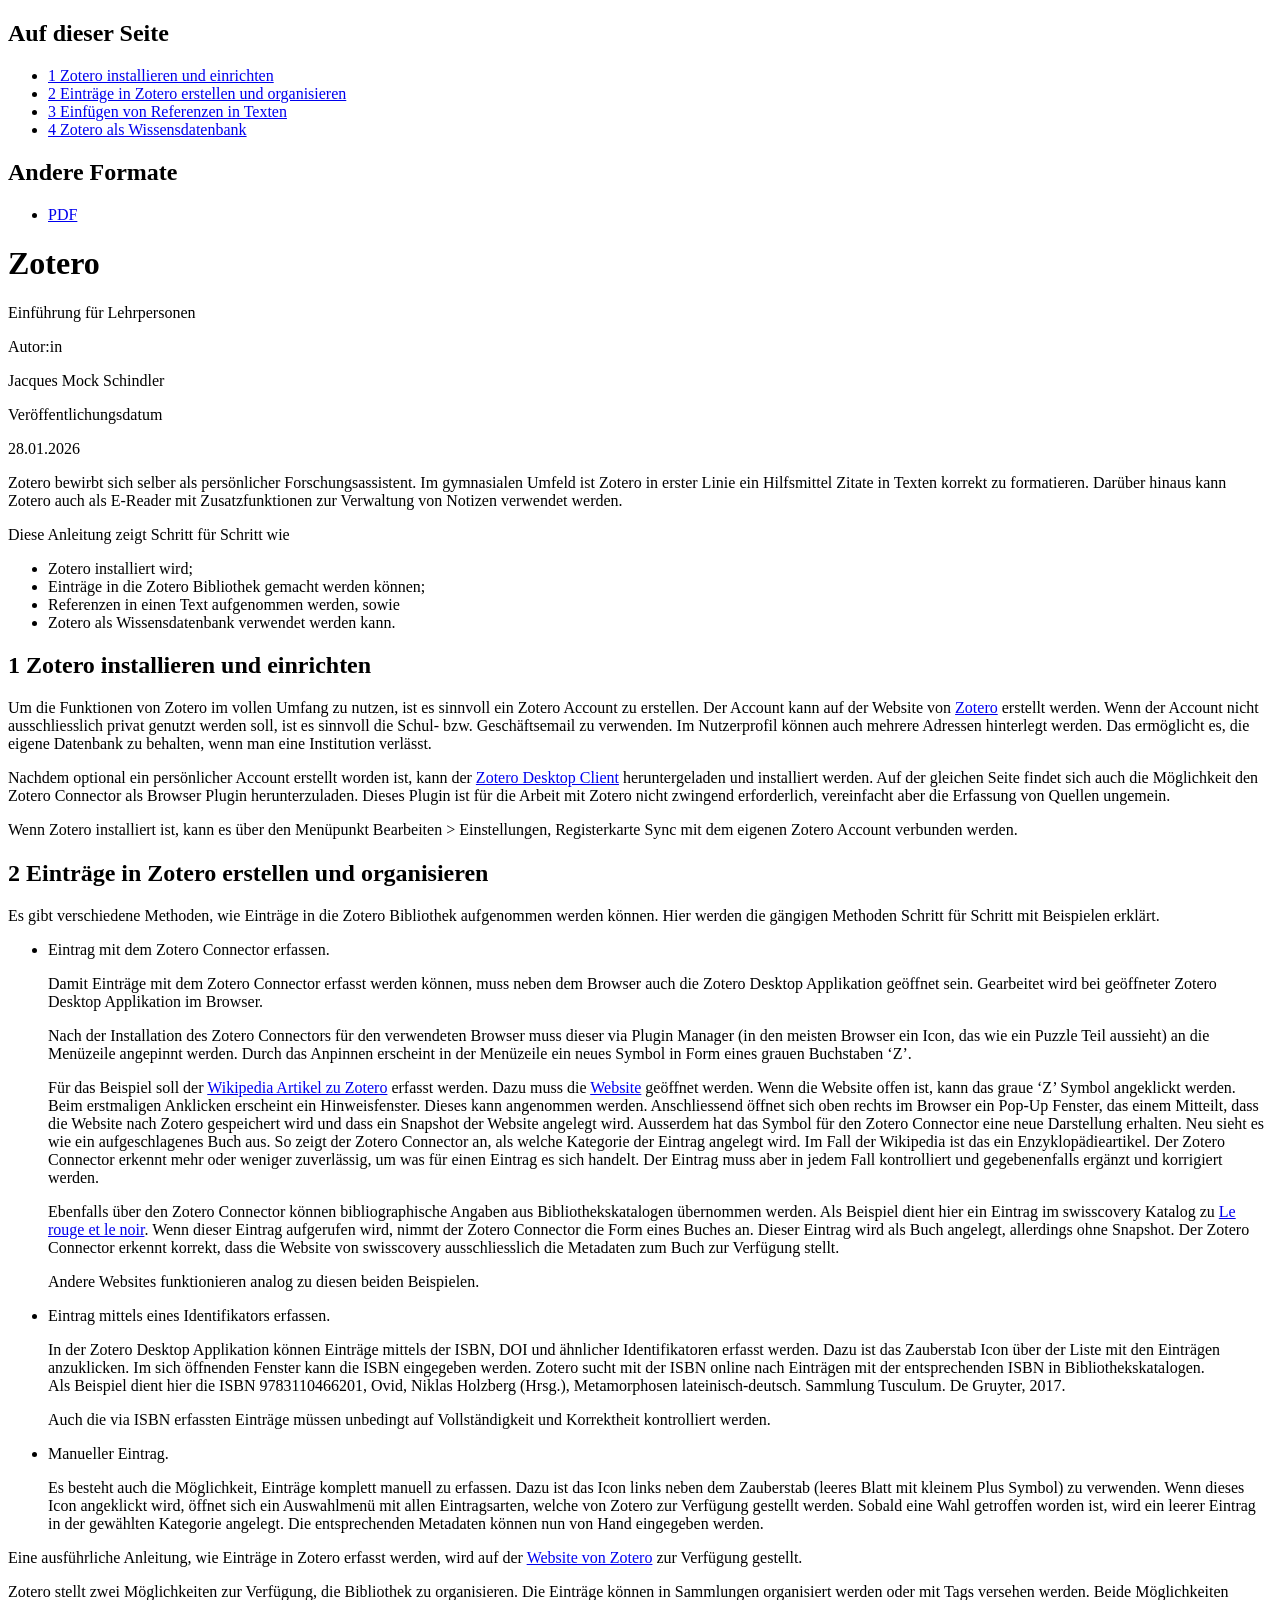
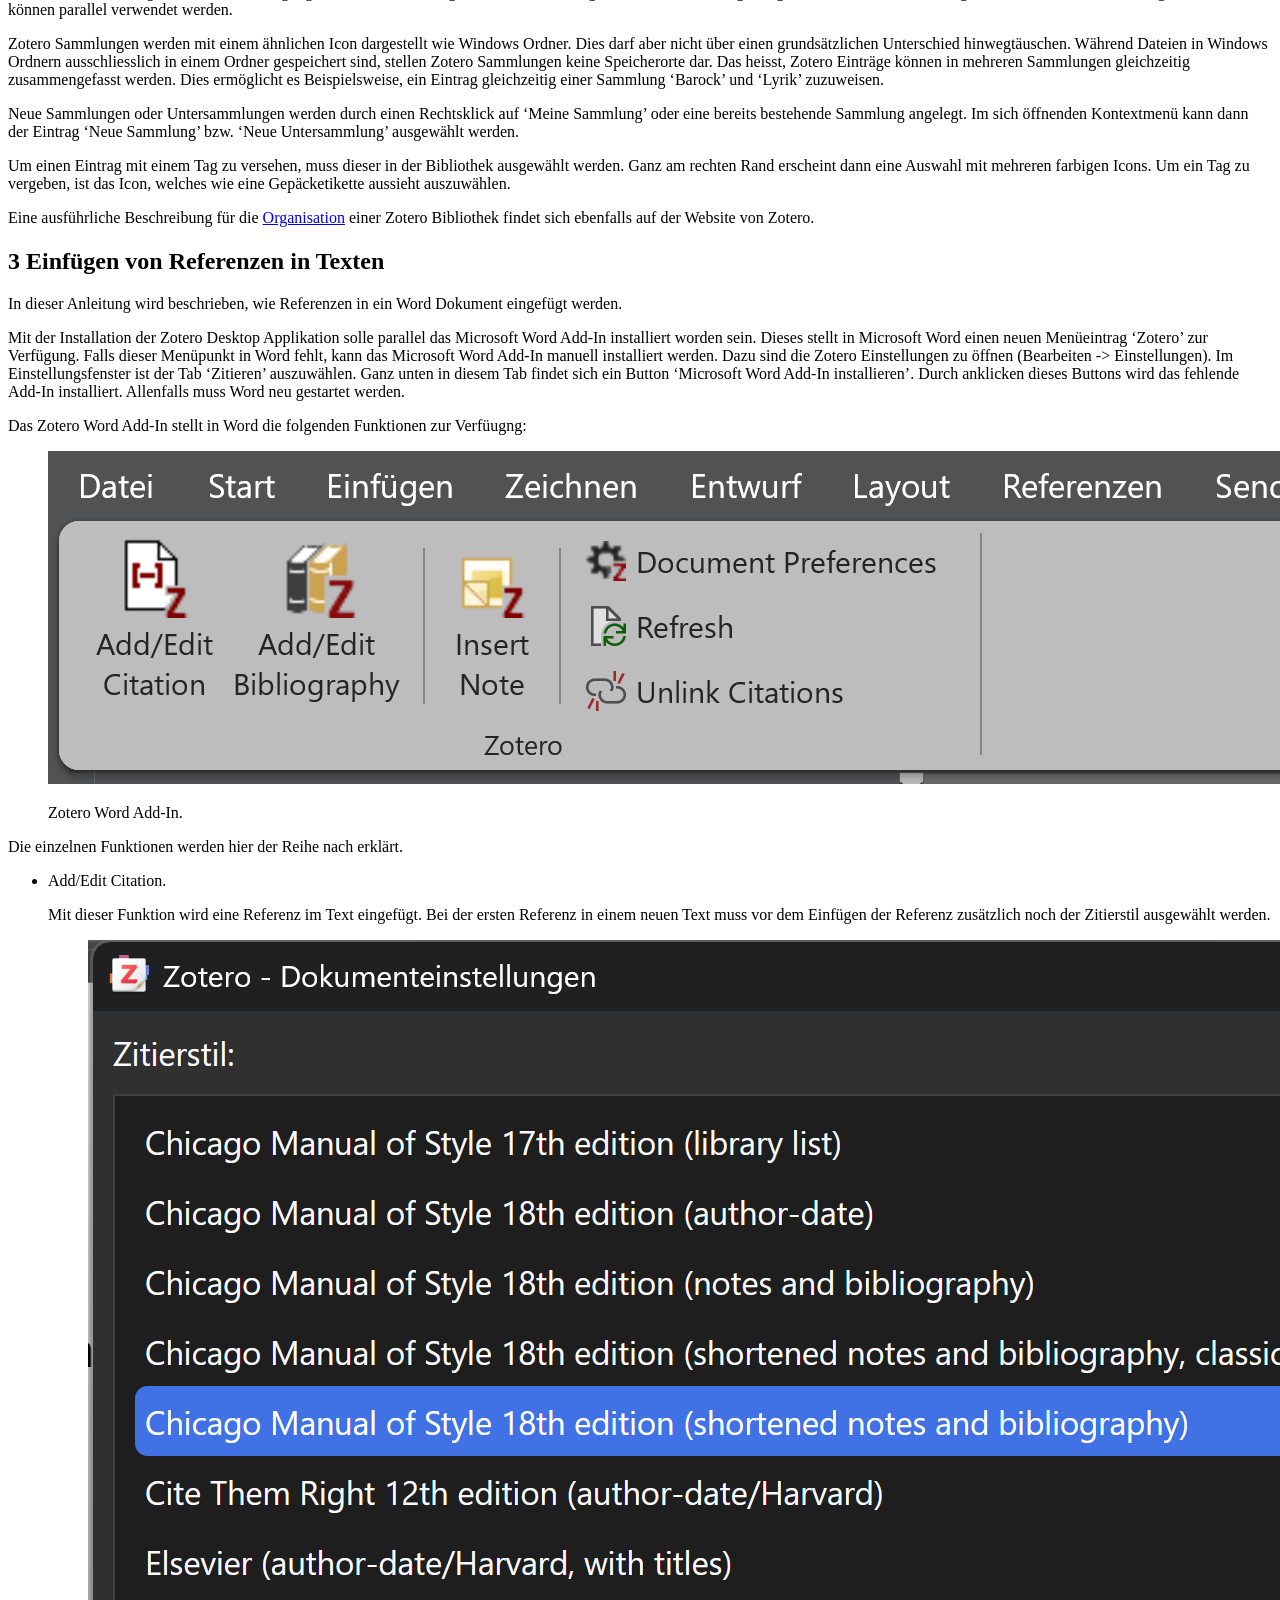
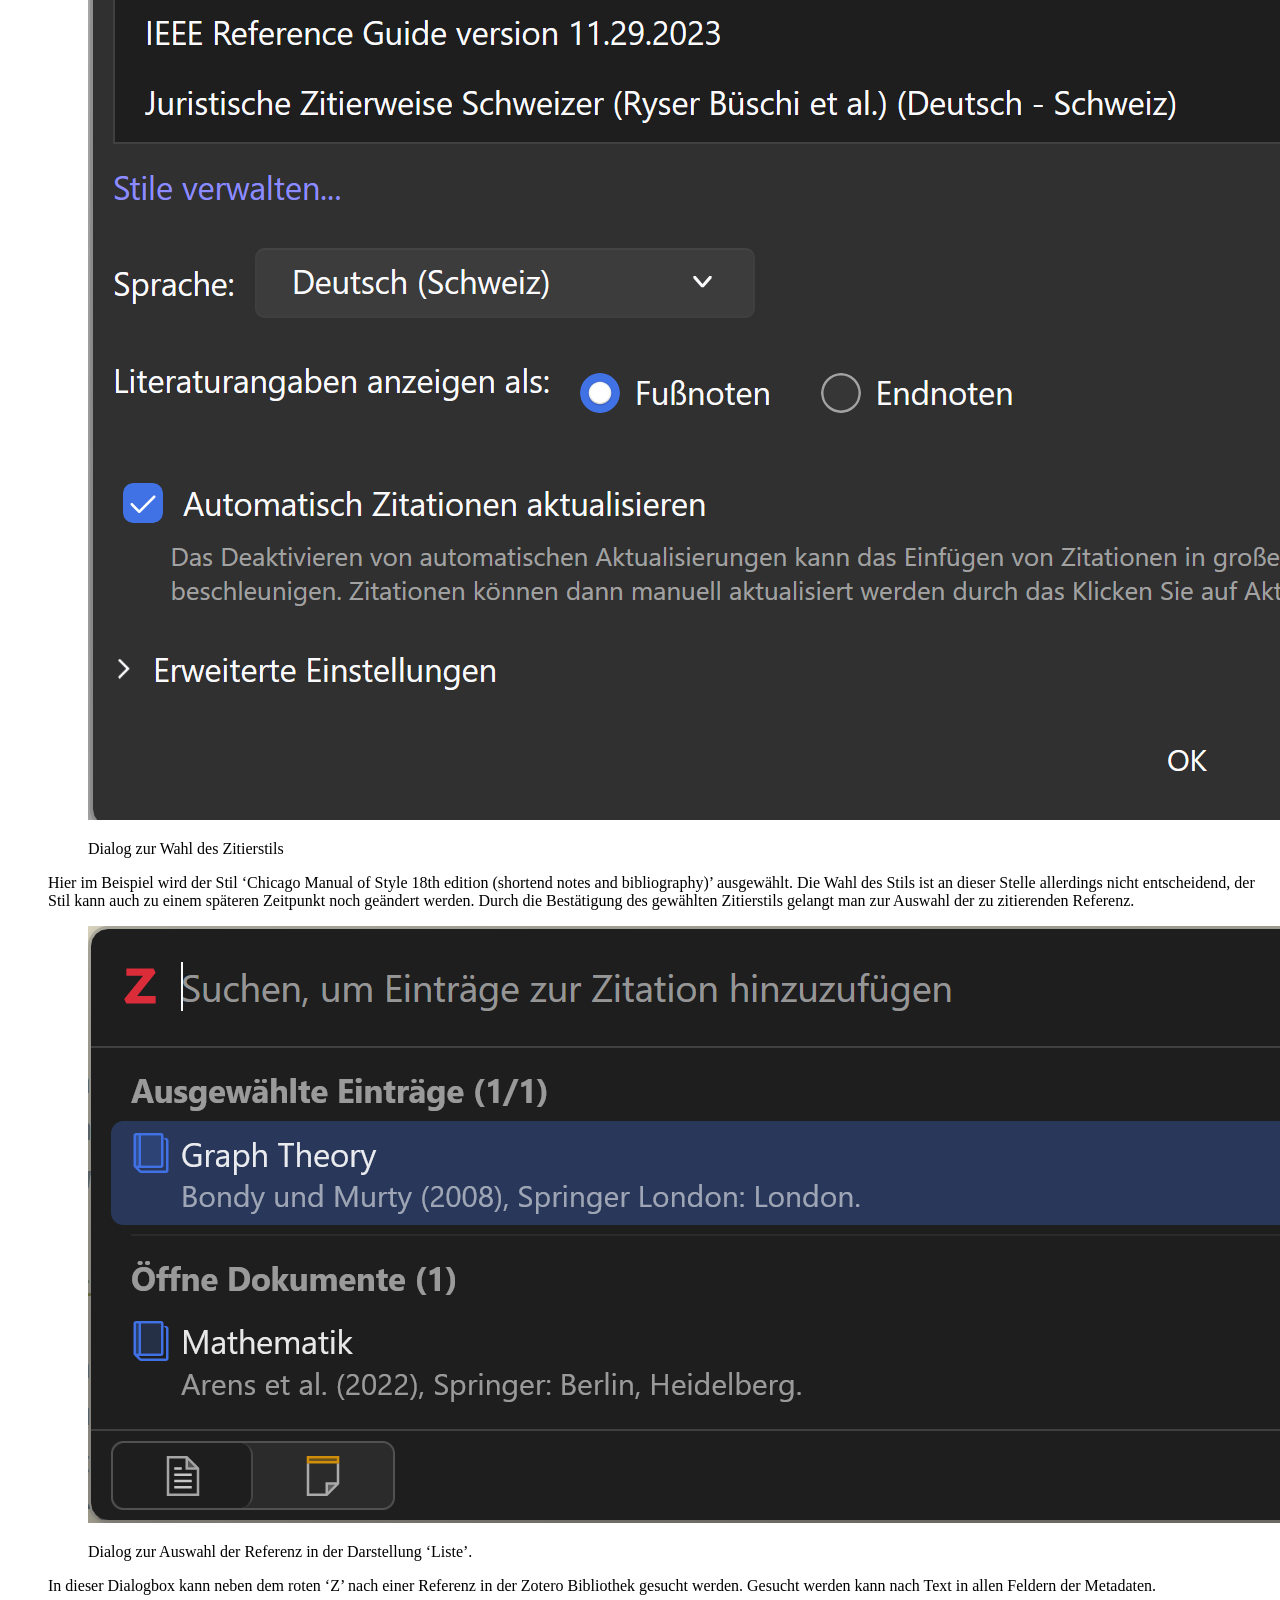
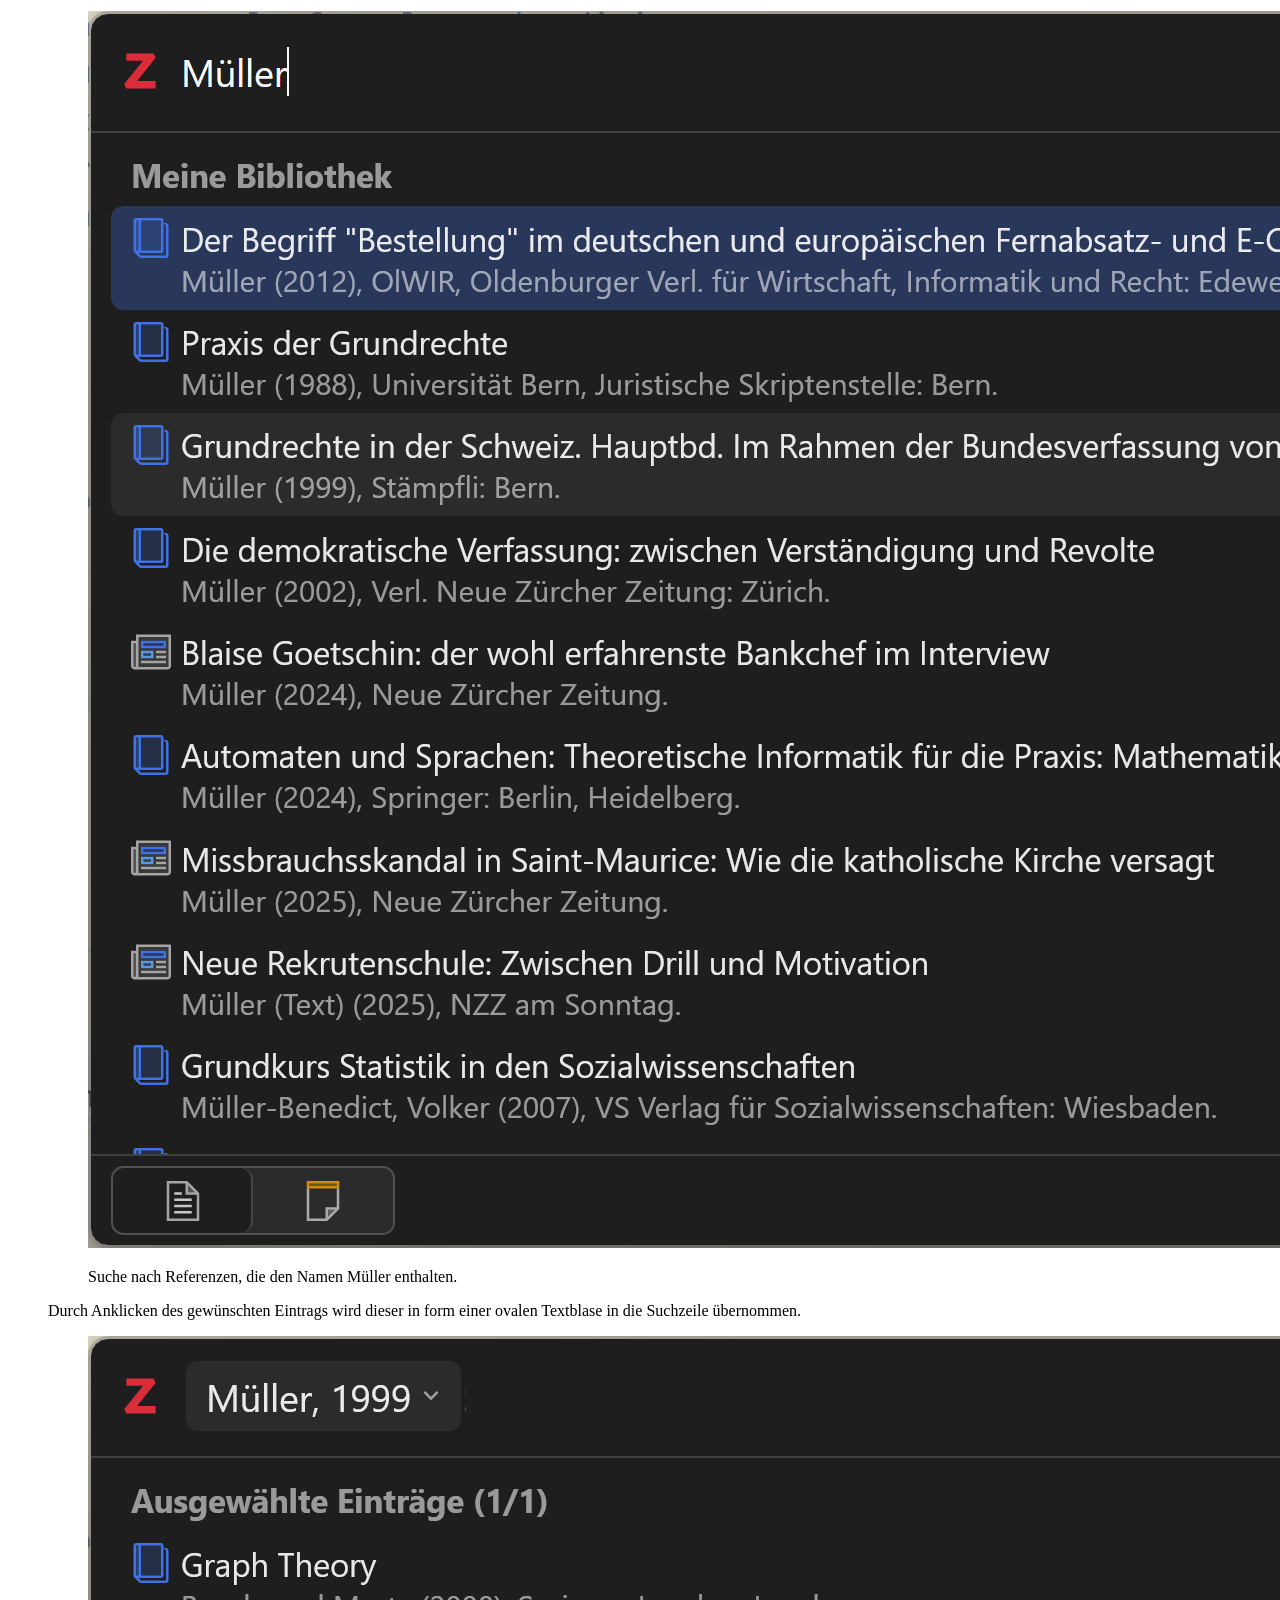
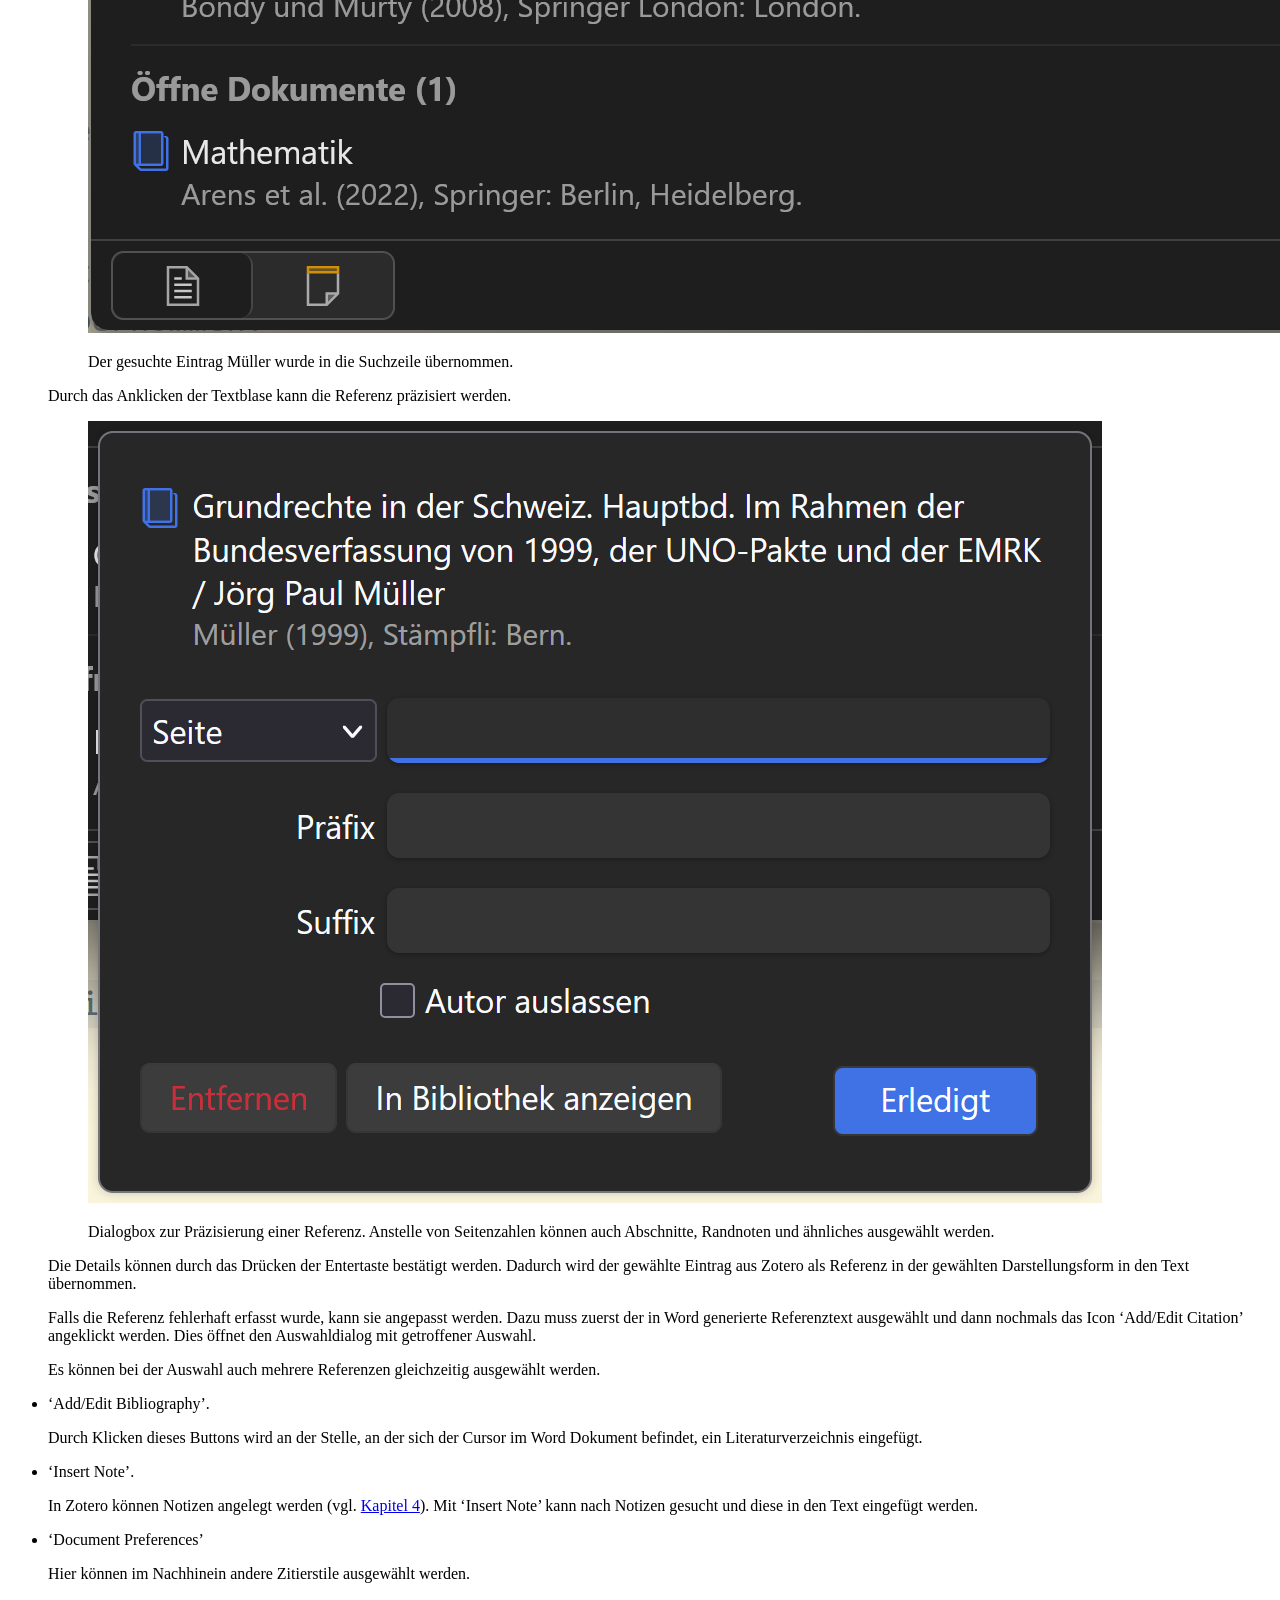
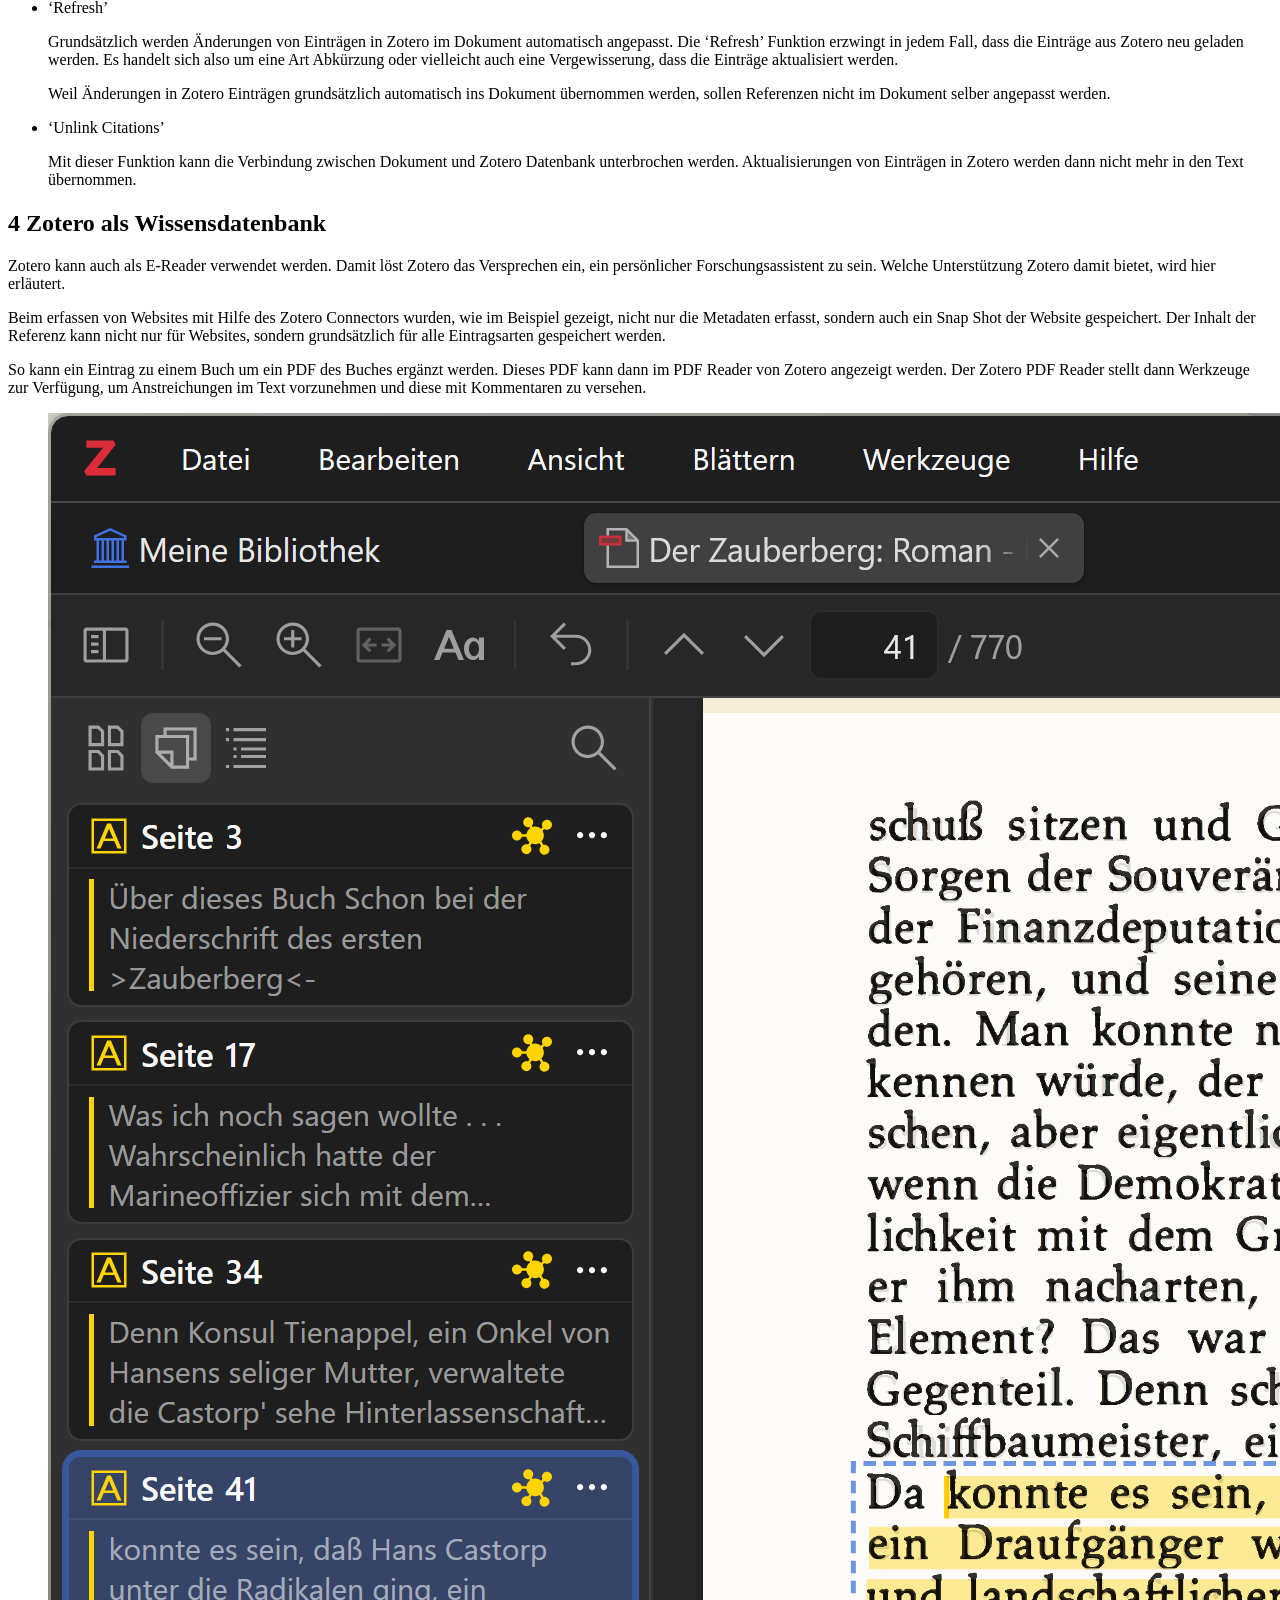
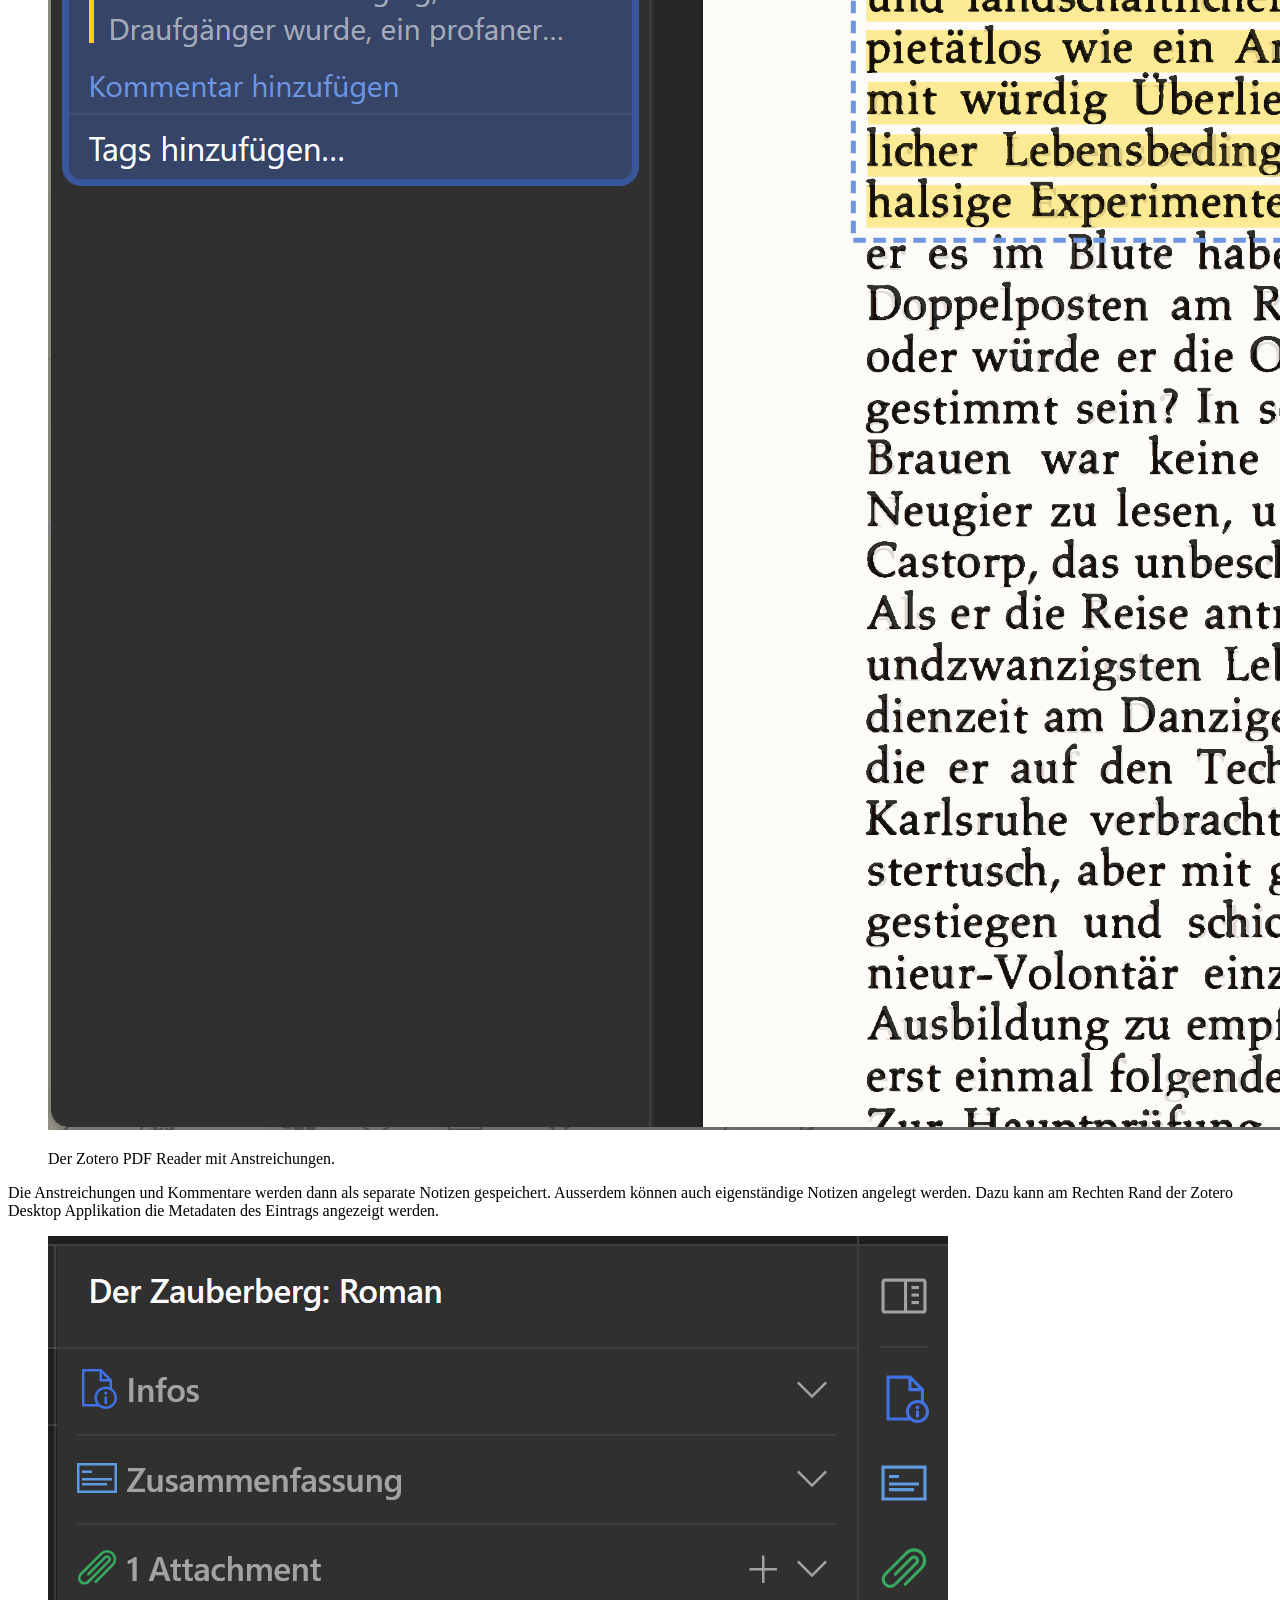
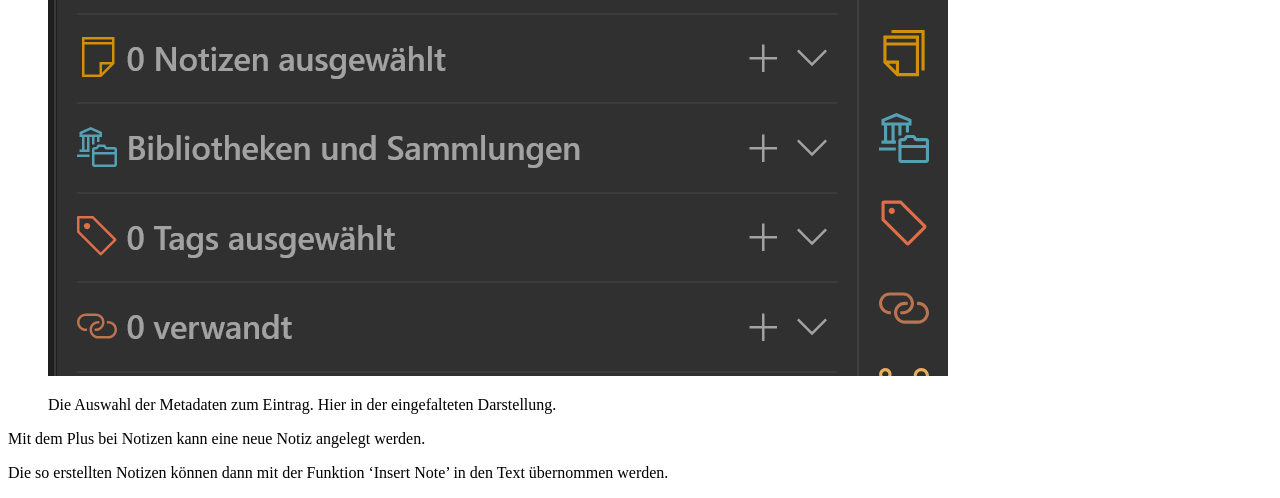
==== docs/index.html @ 7a2c3b4e "Erstelle eine GitHub action" ====
<!DOCTYPE html>
<html xmlns="http://www.w3.org/1999/xhtml" lang="de-CH" xml:lang="de-CH"><head>

<meta charset="utf-8">
<meta name="generator" content="quarto-1.7.31">

<meta name="viewport" content="width=device-width, initial-scale=1.0, user-scalable=yes">

<meta name="author" content="Jacques Mock Schindler">

<title>Zotero</title>
<style>
code{white-space: pre-wrap;}
span.smallcaps{font-variant: small-caps;}
div.columns{display: flex; gap: min(4vw, 1.5em);}
div.column{flex: auto; overflow-x: auto;}
div.hanging-indent{margin-left: 1.5em; text-indent: -1.5em;}
ul.task-list{list-style: none;}
ul.task-list li input[type="checkbox"] {
  width: 0.8em;
  margin: 0 0.8em 0.2em -1em; /* quarto-specific, see https://github.com/quarto-dev/quarto-cli/issues/4556 */ 
  vertical-align: middle;
}
</style>


<script src="site_libs/quarto-nav/quarto-nav.js"></script>
<script src="site_libs/clipboard/clipboard.min.js"></script>
<script src="site_libs/quarto-search/autocomplete.umd.js"></script>
<script src="site_libs/quarto-search/fuse.min.js"></script>
<script src="site_libs/quarto-search/quarto-search.js"></script>
<meta name="quarto:offset" content="./">
<script src="site_libs/quarto-html/quarto.js" type="module"></script>
<script src="site_libs/quarto-html/tabsets/tabsets.js" type="module"></script>
<script src="site_libs/quarto-html/popper.min.js"></script>
<script src="site_libs/quarto-html/tippy.umd.min.js"></script>
<script src="site_libs/quarto-html/anchor.min.js"></script>
<link href="site_libs/quarto-html/tippy.css" rel="stylesheet">
<link href="site_libs/quarto-html/quarto-syntax-highlighting-e1a5c8363afafaef2c763b6775fbf3ca.css" rel="stylesheet" id="quarto-text-highlighting-styles">
<script src="site_libs/bootstrap/bootstrap.min.js"></script>
<link href="site_libs/bootstrap/bootstrap-icons.css" rel="stylesheet">
<link href="site_libs/bootstrap/bootstrap-dfb324f25d9b1687192fa8be62ac8f9c.min.css" rel="stylesheet" append-hash="true" id="quarto-bootstrap" data-mode="light">
<script id="quarto-search-options" type="application/json">{
  "location": "sidebar",
  "copy-button": false,
  "collapse-after": 3,
  "panel-placement": "start",
  "type": "textbox",
  "limit": 50,
  "keyboard-shortcut": [
    "f",
    "/",
    "s"
  ],
  "show-item-context": false,
  "language": {
    "search-no-results-text": "Keine Treffer",
    "search-matching-documents-text": "Treffer",
    "search-copy-link-title": "Link in die Suche kopieren",
    "search-hide-matches-text": "Zusätzliche Treffer verbergen",
    "search-more-match-text": "weitere Treffer in diesem Dokument",
    "search-more-matches-text": "weitere Treffer in diesem Dokument",
    "search-clear-button-title": "Zurücksetzen",
    "search-text-placeholder": "",
    "search-detached-cancel-button-title": "Abbrechen",
    "search-submit-button-title": "Abschicken",
    "search-label": "Suchen"
  }
}</script>


</head>

<body class="quarto-light">

<div id="quarto-search-results"></div>
<!-- content -->
<div id="quarto-content" class="quarto-container page-columns page-rows-contents page-layout-article">
<!-- sidebar -->
<!-- margin-sidebar -->
    <div id="quarto-margin-sidebar" class="sidebar margin-sidebar">
        <nav id="TOC" role="doc-toc" class="toc-active">
    <h2 id="toc-title">Auf dieser Seite</h2>
   
  <ul>
  <li><a href="#zotero-installieren-und-einrichten" id="toc-zotero-installieren-und-einrichten" class="nav-link active" data-scroll-target="#zotero-installieren-und-einrichten"><span class="header-section-number">1</span> Zotero installieren und einrichten</a></li>
  <li><a href="#einträge-in-zotero-erstellen-und-organisieren" id="toc-einträge-in-zotero-erstellen-und-organisieren" class="nav-link" data-scroll-target="#einträge-in-zotero-erstellen-und-organisieren"><span class="header-section-number">2</span> Einträge in Zotero erstellen und organisieren</a></li>
  <li><a href="#einfügen-von-referenzen-in-texten" id="toc-einfügen-von-referenzen-in-texten" class="nav-link" data-scroll-target="#einfügen-von-referenzen-in-texten"><span class="header-section-number">3</span> Einfügen von Referenzen in Texten</a></li>
  <li><a href="#sec-notizen" id="toc-sec-notizen" class="nav-link" data-scroll-target="#sec-notizen"><span class="header-section-number">4</span> Zotero als Wissensdatenbank</a></li>
  </ul>
<div class="quarto-alternate-formats"><h2>Andere Formate</h2><ul><li><a href="index.pdf"><i class="bi bi-file-pdf"></i>PDF</a></li></ul></div></nav>
    </div>
<!-- main -->
<main class="content" id="quarto-document-content">

<header id="title-block-header" class="quarto-title-block default">
<div class="quarto-title">
<h1 class="title">Zotero</h1>
<p class="subtitle lead">Einführung für Lehrpersonen</p>
</div>



<div class="quarto-title-meta">

    <div>
    <div class="quarto-title-meta-heading">Autor:in</div>
    <div class="quarto-title-meta-contents">
             <p>Jacques Mock Schindler </p>
          </div>
  </div>
    
    <div>
    <div class="quarto-title-meta-heading">Veröffentlichungsdatum</div>
    <div class="quarto-title-meta-contents">
      <p class="date">28.01.2026</p>
    </div>
  </div>
  
    
  </div>
  


</header>


<p>Zotero bewirbt sich selber als persönlicher Forschungsassistent. Im gymnasialen Umfeld ist Zotero in erster Linie ein Hilfsmittel Zitate in Texten korrekt zu formatieren. Darüber hinaus kann Zotero auch als E-Reader mit Zusatzfunktionen zur Verwaltung von Notizen verwendet werden.</p>
<p>Diese Anleitung zeigt Schritt für Schritt wie</p>
<ul>
<li>Zotero installiert wird;</li>
<li>Einträge in die Zotero Bibliothek gemacht werden können;</li>
<li>Referenzen in einen Text aufgenommen werden, sowie</li>
<li>Zotero als Wissensdatenbank verwendet werden kann.</li>
</ul>
<section id="zotero-installieren-und-einrichten" class="level2" data-number="1">
<h2 data-number="1" class="anchored" data-anchor-id="zotero-installieren-und-einrichten"><span class="header-section-number">1</span> Zotero installieren und einrichten</h2>
<p>Um die Funktionen von Zotero im vollen Umfang zu nutzen, ist es sinnvoll ein Zotero Account zu erstellen. Der Account kann auf der Website von <a href="https://www.zotero.org/user/register">Zotero</a> erstellt werden. Wenn der Account nicht ausschliesslich privat genutzt werden soll, ist es sinnvoll die Schul- bzw.&nbsp;Geschäftsemail zu verwenden. Im Nutzerprofil können auch mehrere Adressen hinterlegt werden. Das ermöglicht es, die eigene Datenbank zu behalten, wenn man eine Institution verlässt.</p>
<p>Nachdem optional ein persönlicher Account erstellt worden ist, kann der <a href="https://www.zotero.org/download/">Zotero Desktop Client</a> heruntergeladen und installiert werden. Auf der gleichen Seite findet sich auch die Möglichkeit den Zotero Connector als Browser Plugin herunterzuladen. Dieses Plugin ist für die Arbeit mit Zotero nicht zwingend erforderlich, vereinfacht aber die Erfassung von Quellen ungemein.</p>
<p>Wenn Zotero installiert ist, kann es über den Menüpunkt Bearbeiten &gt; Einstellungen, Registerkarte Sync mit dem eigenen Zotero Account verbunden werden.</p>
</section>
<section id="einträge-in-zotero-erstellen-und-organisieren" class="level2" data-number="2">
<h2 data-number="2" class="anchored" data-anchor-id="einträge-in-zotero-erstellen-und-organisieren"><span class="header-section-number">2</span> Einträge in Zotero erstellen und organisieren</h2>
<p>Es gibt verschiedene Methoden, wie Einträge in die Zotero Bibliothek aufgenommen werden können. Hier werden die gängigen Methoden Schritt für Schritt mit Beispielen erklärt.</p>
<ul>
<li><p>Eintrag mit dem Zotero Connector erfassen.</p>
<p>Damit Einträge mit dem Zotero Connector erfasst werden können, muss neben dem Browser auch die Zotero Desktop Applikation geöffnet sein. Gearbeitet wird bei geöffneter Zotero Desktop Applikation im Browser.</p>
<p>Nach der Installation des Zotero Connectors für den verwendeten Browser muss dieser via Plugin Manager (in den meisten Browser ein Icon, das wie ein Puzzle Teil aussieht) an die Menüzeile angepinnt werden. Durch das Anpinnen erscheint in der Menüzeile ein neues Symbol in Form eines grauen Buchstaben ‘Z’.</p>
<p>Für das Beispiel soll der <a href="https://de.wikipedia.org/wiki/Zotero">Wikipedia Artikel zu Zotero</a> erfasst werden. Dazu muss die <a href="https://de.wikipedia.org/wiki/Zotero">Website</a> geöffnet werden. Wenn die Website offen ist, kann das graue ‘Z’ Symbol angeklickt werden. Beim erstmaligen Anklicken erscheint ein Hinweisfenster. Dieses kann angenommen werden. Anschliessend öffnet sich oben rechts im Browser ein Pop-Up Fenster, das einem Mitteilt, dass die Website nach Zotero gespeichert wird und dass ein Snapshot der Website angelegt wird. Ausserdem hat das Symbol für den Zotero Connector eine neue Darstellung erhalten. Neu sieht es wie ein aufgeschlagenes Buch aus. So zeigt der Zotero Connector an, als welche Kategorie der Eintrag angelegt wird. Im Fall der Wikipedia ist das ein Enzyklopädieartikel. Der Zotero Connector erkennt mehr oder weniger zuverlässig, um was für einen Eintrag es sich handelt. Der Eintrag muss aber in jedem Fall kontrolliert und gegebenenfalls ergänzt und korrigiert werden.</p>
<p>Ebenfalls über den Zotero Connector können bibliographische Angaben aus Bibliothekskatalogen übernommen werden. Als Beispiel dient hier ein Eintrag im swisscovery Katalog zu <a href="https://swisscovery.slsp.ch/discovery/fulldisplay?docid=alma991171274013205501&amp;context=L&amp;vid=41SLSP_NETWORK:VU1_UNION&amp;lang=de&amp;search_scope=DN_and_CI&amp;adaptor=Local%20Search%20Engine&amp;isFrbr=true&amp;tab=41SLSP_NETWORK&amp;query=any,contains,le%20rouge%20et%20le%20noir&amp;sortby=date_d&amp;facet=frbrgroupid,include,9034117119244122733&amp;offset=0">Le rouge et le noir</a>. Wenn dieser Eintrag aufgerufen wird, nimmt der Zotero Connector die Form eines Buches an. Dieser Eintrag wird als Buch angelegt, allerdings ohne Snapshot. Der Zotero Connector erkennt korrekt, dass die Website von swisscovery ausschliesslich die Metadaten zum Buch zur Verfügung stellt.</p>
<p>Andere Websites funktionieren analog zu diesen beiden Beispielen.</p></li>
<li><p>Eintrag mittels eines Identifikators erfassen.</p>
<p>In der Zotero Desktop Applikation können Einträge mittels der ISBN, DOI und ähnlicher Identifikatoren erfasst werden. Dazu ist das Zauberstab Icon über der Liste mit den Einträgen anzuklicken. Im sich öffnenden Fenster kann die ISBN eingegeben werden. Zotero sucht mit der ISBN online nach Einträgen mit der entsprechenden ISBN in Bibliothekskatalogen.<br>
Als Beispiel dient hier die ISBN 9783110466201, Ovid, Niklas Holzberg (Hrsg.), Metamorphosen lateinisch-deutsch. Sammlung Tusculum. De Gruyter, 2017.</p>
<p>Auch die via ISBN erfassten Einträge müssen unbedingt auf Vollständigkeit und Korrektheit kontrolliert werden.</p></li>
<li><p>Manueller Eintrag.</p>
<p>Es besteht auch die Möglichkeit, Einträge komplett manuell zu erfassen. Dazu ist das Icon links neben dem Zauberstab (leeres Blatt mit kleinem Plus Symbol) zu verwenden. Wenn dieses Icon angeklickt wird, öffnet sich ein Auswahlmenü mit allen Eintragsarten, welche von Zotero zur Verfügung gestellt werden. Sobald eine Wahl getroffen worden ist, wird ein leerer Eintrag in der gewählten Kategorie angelegt. Die entsprechenden Metadaten können nun von Hand eingegeben werden.</p></li>
</ul>
<p>Eine ausführliche Anleitung, wie Einträge in Zotero erfasst werden, wird auf der <a href="https://www.zotero.org/support/adding_items_to_zotero">Website von Zotero</a> zur Verfügung gestellt.</p>
<p>Zotero stellt zwei Möglichkeiten zur Verfügung, die Bibliothek zu organisieren. Die Einträge können in Sammlungen organisiert werden oder mit Tags versehen werden. Beide Möglichkeiten können parallel verwendet werden.</p>
<p>Zotero Sammlungen werden mit einem ähnlichen Icon dargestellt wie Windows Ordner. Dies darf aber nicht über einen grundsätzlichen Unterschied hinwegtäuschen. Während Dateien in Windows Ordnern ausschliesslich in einem Ordner gespeichert sind, stellen Zotero Sammlungen keine Speicherorte dar. Das heisst, Zotero Einträge können in mehreren Sammlungen gleichzeitig zusammengefasst werden. Dies ermöglicht es Beispielsweise, ein Eintrag gleichzeitig einer Sammlung ‘Barock’ und ‘Lyrik’ zuzuweisen.</p>
<p>Neue Sammlungen oder Untersammlungen werden durch einen Rechtsklick auf ‘Meine Sammlung’ oder eine bereits bestehende Sammlung angelegt. Im sich öffnenden Kontextmenü kann dann der Eintrag ‘Neue Sammlung’ bzw. ‘Neue Untersammlung’ ausgewählt werden.</p>
<p>Um einen Eintrag mit einem Tag zu versehen, muss dieser in der Bibliothek ausgewählt werden. Ganz am rechten Rand erscheint dann eine Auswahl mit mehreren farbigen Icons. Um ein Tag zu vergeben, ist das Icon, welches wie eine Gepäcketikette aussieht auszuwählen.</p>
<p>Eine ausführliche Beschreibung für die <a href="https://www.zotero.org/support/collections_and_tags">Organisation</a> einer Zotero Bibliothek findet sich ebenfalls auf der Website von Zotero.</p>
</section>
<section id="einfügen-von-referenzen-in-texten" class="level2" data-number="3">
<h2 data-number="3" class="anchored" data-anchor-id="einfügen-von-referenzen-in-texten"><span class="header-section-number">3</span> Einfügen von Referenzen in Texten</h2>
<p>In dieser Anleitung wird beschrieben, wie Referenzen in ein Word Dokument eingefügt werden.</p>
<p>Mit der Installation der Zotero Desktop Applikation solle parallel das Microsoft Word Add-In installiert worden sein. Dieses stellt in Microsoft Word einen neuen Menüeintrag ‘Zotero’ zur Verfügung. Falls dieser Menüpunkt in Word fehlt, kann das Microsoft Word Add-In manuell installiert werden. Dazu sind die Zotero Einstellungen zu öffnen (Bearbeiten -&gt; Einstellungen). Im Einstellungsfenster ist der Tab ‘Zitieren’ auszuwählen. Ganz unten in diesem Tab findet sich ein Button ‘Microsoft Word Add-In installieren’. Durch anklicken dieses Buttons wird das fehlende Add-In installiert. Allenfalls muss Word neu gestartet werden.</p>
<p>Das Zotero Word Add-In stellt in Word die folgenden Funktionen zur Verfüugng:</p>
<div class="quarto-figure quarto-figure-center">
<figure class="figure">
<p><img src="word_add-in.png" class="img-fluid figure-img"></p>
<figcaption>Zotero Word Add-In.</figcaption>
</figure>
</div>
<p>Die einzelnen Funktionen werden hier der Reihe nach erklärt.</p>
<ul>
<li><p>Add/Edit Citation.</p>
<p>Mit dieser Funktion wird eine Referenz im Text eingefügt. Bei der ersten Referenz in einem neuen Text muss vor dem Einfügen der Referenz zusätzlich noch der Zitierstil ausgewählt werden.</p>
<div class="quarto-figure quarto-figure-center">
<figure class="figure">
<p><img src="zitierstil.png" class="img-fluid figure-img"></p>
<figcaption>Dialog zur Wahl des Zitierstils</figcaption>
</figure>
</div>
<p>Hier im Beispiel wird der Stil ‘Chicago Manual of Style 18th edition (shortend notes and bibliography)’ ausgewählt. Die Wahl des Stils ist an dieser Stelle allerdings nicht entscheidend, der Stil kann auch zu einem späteren Zeitpunkt noch geändert werden. Durch die Bestätigung des gewählten Zitierstils gelangt man zur Auswahl der zu zitierenden Referenz.</p>
<div class="quarto-figure quarto-figure-center">
<figure class="figure">
<p><img src="auswahldialog.png" class="img-fluid figure-img"></p>
<figcaption>Dialog zur Auswahl der Referenz in der Darstellung ‘Liste’.</figcaption>
</figure>
</div>
<p>In dieser Dialogbox kann neben dem roten ‘Z’ nach einer Referenz in der Zotero Bibliothek gesucht werden. Gesucht werden kann nach Text in allen Feldern der Metadaten.</p>
<div class="quarto-figure quarto-figure-center">
<figure class="figure">
<p><img src="mueller_suche.png" class="img-fluid figure-img"></p>
<figcaption>Suche nach Referenzen, die den Namen Müller enthalten.</figcaption>
</figure>
</div>
<p>Durch Anklicken des gewünschten Eintrags wird dieser in form einer ovalen Textblase in die Suchzeile übernommen.</p>
<div class="quarto-figure quarto-figure-center">
<figure class="figure">
<p><img src="mueller_ausgewaehlt.png" class="img-fluid figure-img"></p>
<figcaption>Der gesuchte Eintrag Müller wurde in die Suchzeile übernommen.</figcaption>
</figure>
</div>
<p>Durch das Anklicken der Textblase kann die Referenz präzisiert werden.</p>
<div class="quarto-figure quarto-figure-center">
<figure class="figure">
<p><img src="praezisierung.png" class="img-fluid figure-img"></p>
<figcaption>Dialogbox zur Präzisierung einer Referenz. Anstelle von Seitenzahlen können auch Abschnitte, Randnoten und ähnliches ausgewählt werden.</figcaption>
</figure>
</div>
<p>Die Details können durch das Drücken der Entertaste bestätigt werden. Dadurch wird der gewählte Eintrag aus Zotero als Referenz in der gewählten Darstellungsform in den Text übernommen.</p>
<p>Falls die Referenz fehlerhaft erfasst wurde, kann sie angepasst werden. Dazu muss zuerst der in Word generierte Referenztext ausgewählt und dann nochmals das Icon ‘Add/Edit Citation’ angeklickt werden. Dies öffnet den Auswahldialog mit getroffener Auswahl.</p>
<p>Es können bei der Auswahl auch mehrere Referenzen gleichzeitig ausgewählt werden.</p></li>
<li><p>‘Add/Edit Bibliography’.</p>
<p>Durch Klicken dieses Buttons wird an der Stelle, an der sich der Cursor im Word Dokument befindet, ein Literaturverzeichnis eingefügt.</p></li>
<li><p>‘Insert Note’.</p>
<p>In Zotero können Notizen angelegt werden (vgl. <a href="#sec-notizen" class="quarto-xref">Kapitel&nbsp;4</a>). Mit ‘Insert Note’ kann nach Notizen gesucht und diese in den Text eingefügt werden.</p></li>
<li><p>‘Document Preferences’</p>
<p>Hier können im Nachhinein andere Zitierstile ausgewählt werden.</p></li>
<li><p>‘Refresh’</p>
<p>Grundsätzlich werden Änderungen von Einträgen in Zotero im Dokument automatisch angepasst. Die ‘Refresh’ Funktion erzwingt in jedem Fall, dass die Einträge aus Zotero neu geladen werden. Es handelt sich also um eine Art Abkürzung oder vielleicht auch eine Vergewisserung, dass die Einträge aktualisiert werden.</p>
<p>Weil Änderungen in Zotero Einträgen grundsätzlich automatisch ins Dokument übernommen werden, sollen Referenzen nicht im Dokument selber angepasst werden.</p></li>
<li><p>‘Unlink Citations’</p>
<p>Mit dieser Funktion kann die Verbindung zwischen Dokument und Zotero Datenbank unterbrochen werden. Aktualisierungen von Einträgen in Zotero werden dann nicht mehr in den Text übernommen.</p></li>
</ul>
</section>
<section id="sec-notizen" class="level2" data-number="4">
<h2 data-number="4" class="anchored" data-anchor-id="sec-notizen"><span class="header-section-number">4</span> Zotero als Wissensdatenbank</h2>
<p>Zotero kann auch als E-Reader verwendet werden. Damit löst Zotero das Versprechen ein, ein persönlicher Forschungsassistent zu sein. Welche Unterstützung Zotero damit bietet, wird hier erläutert.</p>
<p>Beim erfassen von Websites mit Hilfe des Zotero Connectors wurden, wie im Beispiel gezeigt, nicht nur die Metadaten erfasst, sondern auch ein Snap Shot der Website gespeichert. Der Inhalt der Referenz kann nicht nur für Websites, sondern grundsätzlich für alle Eintragsarten gespeichert werden.</p>
<p>So kann ein Eintrag zu einem Buch um ein PDF des Buches ergänzt werden. Dieses PDF kann dann im PDF Reader von Zotero angezeigt werden. Der Zotero PDF Reader stellt dann Werkzeuge zur Verfügung, um Anstreichungen im Text vorzunehmen und diese mit Kommentaren zu versehen.</p>
<div class="quarto-figure quarto-figure-center">
<figure class="figure">
<p><img src="zotero_pdf_reader.png" class="img-fluid figure-img"></p>
<figcaption>Der Zotero PDF Reader mit Anstreichungen.</figcaption>
</figure>
</div>
<p>Die Anstreichungen und Kommentare werden dann als separate Notizen gespeichert. Ausserdem können auch eigenständige Notizen angelegt werden. Dazu kann am Rechten Rand der Zotero Desktop Applikation die Metadaten des Eintrags angezeigt werden.</p>
<div class="quarto-figure quarto-figure-center">
<figure class="figure">
<p><img src="metadata.png" class="img-fluid figure-img"></p>
<figcaption>Die Auswahl der Metadaten zum Eintrag. Hier in der eingefalteten Darstellung.</figcaption>
</figure>
</div>
<p>Mit dem Plus bei Notizen kann eine neue Notiz angelegt werden.</p>
<p>Die so erstellten Notizen können dann mit der Funktion ‘Insert Note’ in den Text übernommen werden.</p>


</section>

</main> <!-- /main -->
<script id="quarto-html-after-body" type="application/javascript">
  window.document.addEventListener("DOMContentLoaded", function (event) {
    const icon = "";
    const anchorJS = new window.AnchorJS();
    anchorJS.options = {
      placement: 'right',
      icon: icon
    };
    anchorJS.add('.anchored');
    const isCodeAnnotation = (el) => {
      for (const clz of el.classList) {
        if (clz.startsWith('code-annotation-')) {                     
          return true;
        }
      }
      return false;
    }
    const onCopySuccess = function(e) {
      // button target
      const button = e.trigger;
      // don't keep focus
      button.blur();
      // flash "checked"
      button.classList.add('code-copy-button-checked');
      var currentTitle = button.getAttribute("title");
      button.setAttribute("title", "Kopiert");
      let tooltip;
      if (window.bootstrap) {
        button.setAttribute("data-bs-toggle", "tooltip");
        button.setAttribute("data-bs-placement", "left");
        button.setAttribute("data-bs-title", "Kopiert");
        tooltip = new bootstrap.Tooltip(button, 
          { trigger: "manual", 
            customClass: "code-copy-button-tooltip",
            offset: [0, -8]});
        tooltip.show();    
      }
      setTimeout(function() {
        if (tooltip) {
          tooltip.hide();
          button.removeAttribute("data-bs-title");
          button.removeAttribute("data-bs-toggle");
          button.removeAttribute("data-bs-placement");
        }
        button.setAttribute("title", currentTitle);
        button.classList.remove('code-copy-button-checked');
      }, 1000);
      // clear code selection
      e.clearSelection();
    }
    const getTextToCopy = function(trigger) {
        const codeEl = trigger.previousElementSibling.cloneNode(true);
        for (const childEl of codeEl.children) {
          if (isCodeAnnotation(childEl)) {
            childEl.remove();
          }
        }
        return codeEl.innerText;
    }
    const clipboard = new window.ClipboardJS('.code-copy-button:not([data-in-quarto-modal])', {
      text: getTextToCopy
    });
    clipboard.on('success', onCopySuccess);
    if (window.document.getElementById('quarto-embedded-source-code-modal')) {
      const clipboardModal = new window.ClipboardJS('.code-copy-button[data-in-quarto-modal]', {
        text: getTextToCopy,
        container: window.document.getElementById('quarto-embedded-source-code-modal')
      });
      clipboardModal.on('success', onCopySuccess);
    }
      var localhostRegex = new RegExp(/^(?:http|https):\/\/localhost\:?[0-9]*\//);
      var mailtoRegex = new RegExp(/^mailto:/);
        var filterRegex = new RegExp('/' + window.location.host + '/');
      var isInternal = (href) => {
          return filterRegex.test(href) || localhostRegex.test(href) || mailtoRegex.test(href);
      }
      // Inspect non-navigation links and adorn them if external
     var links = window.document.querySelectorAll('a[href]:not(.nav-link):not(.navbar-brand):not(.toc-action):not(.sidebar-link):not(.sidebar-item-toggle):not(.pagination-link):not(.no-external):not([aria-hidden]):not(.dropdown-item):not(.quarto-navigation-tool):not(.about-link)');
      for (var i=0; i<links.length; i++) {
        const link = links[i];
        if (!isInternal(link.href)) {
          // undo the damage that might have been done by quarto-nav.js in the case of
          // links that we want to consider external
          if (link.dataset.originalHref !== undefined) {
            link.href = link.dataset.originalHref;
          }
        }
      }
    function tippyHover(el, contentFn, onTriggerFn, onUntriggerFn) {
      const config = {
        allowHTML: true,
        maxWidth: 500,
        delay: 100,
        arrow: false,
        appendTo: function(el) {
            return el.parentElement;
        },
        interactive: true,
        interactiveBorder: 10,
        theme: 'quarto',
        placement: 'bottom-start',
      };
      if (contentFn) {
        config.content = contentFn;
      }
      if (onTriggerFn) {
        config.onTrigger = onTriggerFn;
      }
      if (onUntriggerFn) {
        config.onUntrigger = onUntriggerFn;
      }
      window.tippy(el, config); 
    }
    const noterefs = window.document.querySelectorAll('a[role="doc-noteref"]');
    for (var i=0; i<noterefs.length; i++) {
      const ref = noterefs[i];
      tippyHover(ref, function() {
        // use id or data attribute instead here
        let href = ref.getAttribute('data-footnote-href') || ref.getAttribute('href');
        try { href = new URL(href).hash; } catch {}
        const id = href.replace(/^#\/?/, "");
        const note = window.document.getElementById(id);
        if (note) {
          return note.innerHTML;
        } else {
          return "";
        }
      });
    }
    const xrefs = window.document.querySelectorAll('a.quarto-xref');
    const processXRef = (id, note) => {
      // Strip column container classes
      const stripColumnClz = (el) => {
        el.classList.remove("page-full", "page-columns");
        if (el.children) {
          for (const child of el.children) {
            stripColumnClz(child);
          }
        }
      }
      stripColumnClz(note)
      if (id === null || id.startsWith('sec-')) {
        // Special case sections, only their first couple elements
        const container = document.createElement("div");
        if (note.children && note.children.length > 2) {
          container.appendChild(note.children[0].cloneNode(true));
          for (let i = 1; i < note.children.length; i++) {
            const child = note.children[i];
            if (child.tagName === "P" && child.innerText === "") {
              continue;
            } else {
              container.appendChild(child.cloneNode(true));
              break;
            }
          }
          if (window.Quarto?.typesetMath) {
            window.Quarto.typesetMath(container);
          }
          return container.innerHTML
        } else {
          if (window.Quarto?.typesetMath) {
            window.Quarto.typesetMath(note);
          }
          return note.innerHTML;
        }
      } else {
        // Remove any anchor links if they are present
        const anchorLink = note.querySelector('a.anchorjs-link');
        if (anchorLink) {
          anchorLink.remove();
        }
        if (window.Quarto?.typesetMath) {
          window.Quarto.typesetMath(note);
        }
        if (note.classList.contains("callout")) {
          return note.outerHTML;
        } else {
          return note.innerHTML;
        }
      }
    }
    for (var i=0; i<xrefs.length; i++) {
      const xref = xrefs[i];
      tippyHover(xref, undefined, function(instance) {
        instance.disable();
        let url = xref.getAttribute('href');
        let hash = undefined; 
        if (url.startsWith('#')) {
          hash = url;
        } else {
          try { hash = new URL(url).hash; } catch {}
        }
        if (hash) {
          const id = hash.replace(/^#\/?/, "");
          const note = window.document.getElementById(id);
          if (note !== null) {
            try {
              const html = processXRef(id, note.cloneNode(true));
              instance.setContent(html);
            } finally {
              instance.enable();
              instance.show();
            }
          } else {
            // See if we can fetch this
            fetch(url.split('#')[0])
            .then(res => res.text())
            .then(html => {
              const parser = new DOMParser();
              const htmlDoc = parser.parseFromString(html, "text/html");
              const note = htmlDoc.getElementById(id);
              if (note !== null) {
                const html = processXRef(id, note);
                instance.setContent(html);
              } 
            }).finally(() => {
              instance.enable();
              instance.show();
            });
          }
        } else {
          // See if we can fetch a full url (with no hash to target)
          // This is a special case and we should probably do some content thinning / targeting
          fetch(url)
          .then(res => res.text())
          .then(html => {
            const parser = new DOMParser();
            const htmlDoc = parser.parseFromString(html, "text/html");
            const note = htmlDoc.querySelector('main.content');
            if (note !== null) {
              // This should only happen for chapter cross references
              // (since there is no id in the URL)
              // remove the first header
              if (note.children.length > 0 && note.children[0].tagName === "HEADER") {
                note.children[0].remove();
              }
              const html = processXRef(null, note);
              instance.setContent(html);
            } 
          }).finally(() => {
            instance.enable();
            instance.show();
          });
        }
      }, function(instance) {
      });
    }
        let selectedAnnoteEl;
        const selectorForAnnotation = ( cell, annotation) => {
          let cellAttr = 'data-code-cell="' + cell + '"';
          let lineAttr = 'data-code-annotation="' +  annotation + '"';
          const selector = 'span[' + cellAttr + '][' + lineAttr + ']';
          return selector;
        }
        const selectCodeLines = (annoteEl) => {
          const doc = window.document;
          const targetCell = annoteEl.getAttribute("data-target-cell");
          const targetAnnotation = annoteEl.getAttribute("data-target-annotation");
          const annoteSpan = window.document.querySelector(selectorForAnnotation(targetCell, targetAnnotation));
          const lines = annoteSpan.getAttribute("data-code-lines").split(",");
          const lineIds = lines.map((line) => {
            return targetCell + "-" + line;
          })
          let top = null;
          let height = null;
          let parent = null;
          if (lineIds.length > 0) {
              //compute the position of the single el (top and bottom and make a div)
              const el = window.document.getElementById(lineIds[0]);
              top = el.offsetTop;
              height = el.offsetHeight;
              parent = el.parentElement.parentElement;
            if (lineIds.length > 1) {
              const lastEl = window.document.getElementById(lineIds[lineIds.length - 1]);
              const bottom = lastEl.offsetTop + lastEl.offsetHeight;
              height = bottom - top;
            }
            if (top !== null && height !== null && parent !== null) {
              // cook up a div (if necessary) and position it 
              let div = window.document.getElementById("code-annotation-line-highlight");
              if (div === null) {
                div = window.document.createElement("div");
                div.setAttribute("id", "code-annotation-line-highlight");
                div.style.position = 'absolute';
                parent.appendChild(div);
              }
              div.style.top = top - 2 + "px";
              div.style.height = height + 4 + "px";
              div.style.left = 0;
              let gutterDiv = window.document.getElementById("code-annotation-line-highlight-gutter");
              if (gutterDiv === null) {
                gutterDiv = window.document.createElement("div");
                gutterDiv.setAttribute("id", "code-annotation-line-highlight-gutter");
                gutterDiv.style.position = 'absolute';
                const codeCell = window.document.getElementById(targetCell);
                const gutter = codeCell.querySelector('.code-annotation-gutter');
                gutter.appendChild(gutterDiv);
              }
              gutterDiv.style.top = top - 2 + "px";
              gutterDiv.style.height = height + 4 + "px";
            }
            selectedAnnoteEl = annoteEl;
          }
        };
        const unselectCodeLines = () => {
          const elementsIds = ["code-annotation-line-highlight", "code-annotation-line-highlight-gutter"];
          elementsIds.forEach((elId) => {
            const div = window.document.getElementById(elId);
            if (div) {
              div.remove();
            }
          });
          selectedAnnoteEl = undefined;
        };
          // Handle positioning of the toggle
      window.addEventListener(
        "resize",
        throttle(() => {
          elRect = undefined;
          if (selectedAnnoteEl) {
            selectCodeLines(selectedAnnoteEl);
          }
        }, 10)
      );
      function throttle(fn, ms) {
      let throttle = false;
      let timer;
        return (...args) => {
          if(!throttle) { // first call gets through
              fn.apply(this, args);
              throttle = true;
          } else { // all the others get throttled
              if(timer) clearTimeout(timer); // cancel #2
              timer = setTimeout(() => {
                fn.apply(this, args);
                timer = throttle = false;
              }, ms);
          }
        };
      }
        // Attach click handler to the DT
        const annoteDls = window.document.querySelectorAll('dt[data-target-cell]');
        for (const annoteDlNode of annoteDls) {
          annoteDlNode.addEventListener('click', (event) => {
            const clickedEl = event.target;
            if (clickedEl !== selectedAnnoteEl) {
              unselectCodeLines();
              const activeEl = window.document.querySelector('dt[data-target-cell].code-annotation-active');
              if (activeEl) {
                activeEl.classList.remove('code-annotation-active');
              }
              selectCodeLines(clickedEl);
              clickedEl.classList.add('code-annotation-active');
            } else {
              // Unselect the line
              unselectCodeLines();
              clickedEl.classList.remove('code-annotation-active');
            }
          });
        }
    const findCites = (el) => {
      const parentEl = el.parentElement;
      if (parentEl) {
        const cites = parentEl.dataset.cites;
        if (cites) {
          return {
            el,
            cites: cites.split(' ')
          };
        } else {
          return findCites(el.parentElement)
        }
      } else {
        return undefined;
      }
    };
    var bibliorefs = window.document.querySelectorAll('a[role="doc-biblioref"]');
    for (var i=0; i<bibliorefs.length; i++) {
      const ref = bibliorefs[i];
      const citeInfo = findCites(ref);
      if (citeInfo) {
        tippyHover(citeInfo.el, function() {
          var popup = window.document.createElement('div');
          citeInfo.cites.forEach(function(cite) {
            var citeDiv = window.document.createElement('div');
            citeDiv.classList.add('hanging-indent');
            citeDiv.classList.add('csl-entry');
            var biblioDiv = window.document.getElementById('ref-' + cite);
            if (biblioDiv) {
              citeDiv.innerHTML = biblioDiv.innerHTML;
            }
            popup.appendChild(citeDiv);
          });
          return popup.innerHTML;
        });
      }
    }
  });
  </script>
</div> <!-- /content -->




</body></html>
---- docs/site_libs/quarto-html/tippy.css ----
.tippy-box[data-animation=fade][data-state=hidden]{opacity:0}[data-tippy-root]{max-width:calc(100vw - 10px)}.tippy-box{position:relative;background-color:#333;color:#fff;border-radius:4px;font-size:14px;line-height:1.4;white-space:normal;outline:0;transition-property:transform,visibility,opacity}.tippy-box[data-placement^=top]>.tippy-arrow{bottom:0}.tippy-box[data-placement^=top]>.tippy-arrow:before{bottom:-7px;left:0;border-width:8px 8px 0;border-top-color:initial;transform-origin:center top}.tippy-box[data-placement^=bottom]>.tippy-arrow{top:0}.tippy-box[data-placement^=bottom]>.tippy-arrow:before{top:-7px;left:0;border-width:0 8px 8px;border-bottom-color:initial;transform-origin:center bottom}.tippy-box[data-placement^=left]>.tippy-arrow{right:0}.tippy-box[data-placement^=left]>.tippy-arrow:before{border-width:8px 0 8px 8px;border-left-color:initial;right:-7px;transform-origin:center left}.tippy-box[data-placement^=right]>.tippy-arrow{left:0}.tippy-box[data-placement^=right]>.tippy-arrow:before{left:-7px;border-width:8px 8px 8px 0;border-right-color:initial;transform-origin:center right}.tippy-box[data-inertia][data-state=visible]{transition-timing-function:cubic-bezier(.54,1.5,.38,1.11)}.tippy-arrow{width:16px;height:16px;color:#333}.tippy-arrow:before{content:"";position:absolute;border-color:transparent;border-style:solid}.tippy-content{position:relative;padding:5px 9px;z-index:1}
---- docs/site_libs/quarto-html/quarto-syntax-highlighting-e1a5c8363afafaef2c763b6775fbf3ca.css ----
/* quarto syntax highlight colors */
:root {
  --quarto-hl-ot-color: #003B4F;
  --quarto-hl-at-color: #657422;
  --quarto-hl-ss-color: #20794D;
  --quarto-hl-an-color: #5E5E5E;
  --quarto-hl-fu-color: #4758AB;
  --quarto-hl-st-color: #20794D;
  --quarto-hl-cf-color: #003B4F;
  --quarto-hl-op-color: #5E5E5E;
  --quarto-hl-er-color: #AD0000;
  --quarto-hl-bn-color: #AD0000;
  --quarto-hl-al-color: #AD0000;
  --quarto-hl-va-color: #111111;
  --quarto-hl-bu-color: inherit;
  --quarto-hl-ex-color: inherit;
  --quarto-hl-pp-color: #AD0000;
  --quarto-hl-in-color: #5E5E5E;
  --quarto-hl-vs-color: #20794D;
  --quarto-hl-wa-color: #5E5E5E;
  --quarto-hl-do-color: #5E5E5E;
  --quarto-hl-im-color: #00769E;
  --quarto-hl-ch-color: #20794D;
  --quarto-hl-dt-color: #AD0000;
  --quarto-hl-fl-color: #AD0000;
  --quarto-hl-co-color: #5E5E5E;
  --quarto-hl-cv-color: #5E5E5E;
  --quarto-hl-cn-color: #8f5902;
  --quarto-hl-sc-color: #5E5E5E;
  --quarto-hl-dv-color: #AD0000;
  --quarto-hl-kw-color: #003B4F;
}

/* other quarto variables */
:root {
  --quarto-font-monospace: SFMono-Regular, Menlo, Monaco, Consolas, "Liberation Mono", "Courier New", monospace;
}

/* syntax highlight based on Pandoc's rules */
pre > code.sourceCode > span {
  color: #003B4F;
}

code.sourceCode > span {
  color: #003B4F;
}

div.sourceCode,
div.sourceCode pre.sourceCode {
  color: #003B4F;
}

/* Normal */
code span {
  color: #003B4F;
}

/* Alert */
code span.al {
  color: #AD0000;
  font-style: inherit;
}

/* Annotation */
code span.an {
  color: #5E5E5E;
  font-style: inherit;
}

/* Attribute */
code span.at {
  color: #657422;
  font-style: inherit;
}

/* BaseN */
code span.bn {
  color: #AD0000;
  font-style: inherit;
}

/* BuiltIn */
code span.bu {
  font-style: inherit;
}

/* ControlFlow */
code span.cf {
  color: #003B4F;
  font-weight: bold;
  font-style: inherit;
}

/* Char */
code span.ch {
  color: #20794D;
  font-style: inherit;
}

/* Constant */
code span.cn {
  color: #8f5902;
  font-style: inherit;
}

/* Comment */
code span.co {
  color: #5E5E5E;
  font-style: inherit;
}

/* CommentVar */
code span.cv {
  color: #5E5E5E;
  font-style: italic;
}

/* Documentation */
code span.do {
  color: #5E5E5E;
  font-style: italic;
}

/* DataType */
code span.dt {
  color: #AD0000;
  font-style: inherit;
}

/* DecVal */
code span.dv {
  color: #AD0000;
  font-style: inherit;
}

/* Error */
code span.er {
  color: #AD0000;
  font-style: inherit;
}

/* Extension */
code span.ex {
  font-style: inherit;
}

/* Float */
code span.fl {
  color: #AD0000;
  font-style: inherit;
}

/* Function */
code span.fu {
  color: #4758AB;
  font-style: inherit;
}

/* Import */
code span.im {
  color: #00769E;
  font-style: inherit;
}

/* Information */
code span.in {
  color: #5E5E5E;
  font-style: inherit;
}

/* Keyword */
code span.kw {
  color: #003B4F;
  font-weight: bold;
  font-style: inherit;
}

/* Operator */
code span.op {
  color: #5E5E5E;
  font-style: inherit;
}

/* Other */
code span.ot {
  color: #003B4F;
  font-style: inherit;
}

/* Preprocessor */
code span.pp {
  color: #AD0000;
  font-style: inherit;
}

/* SpecialChar */
code span.sc {
  color: #5E5E5E;
  font-style: inherit;
}

/* SpecialString */
code span.ss {
  color: #20794D;
  font-style: inherit;
}

/* String */
code span.st {
  color: #20794D;
  font-style: inherit;
}

/* Variable */
code span.va {
  color: #111111;
  font-style: inherit;
}

/* VerbatimString */
code span.vs {
  color: #20794D;
  font-style: inherit;
}

/* Warning */
code span.wa {
  color: #5E5E5E;
  font-style: italic;
}

.prevent-inlining {
  content: "</";
}

/*# sourceMappingURL=c735b2cac6c846c1abc72f5ce1520814.css.map */
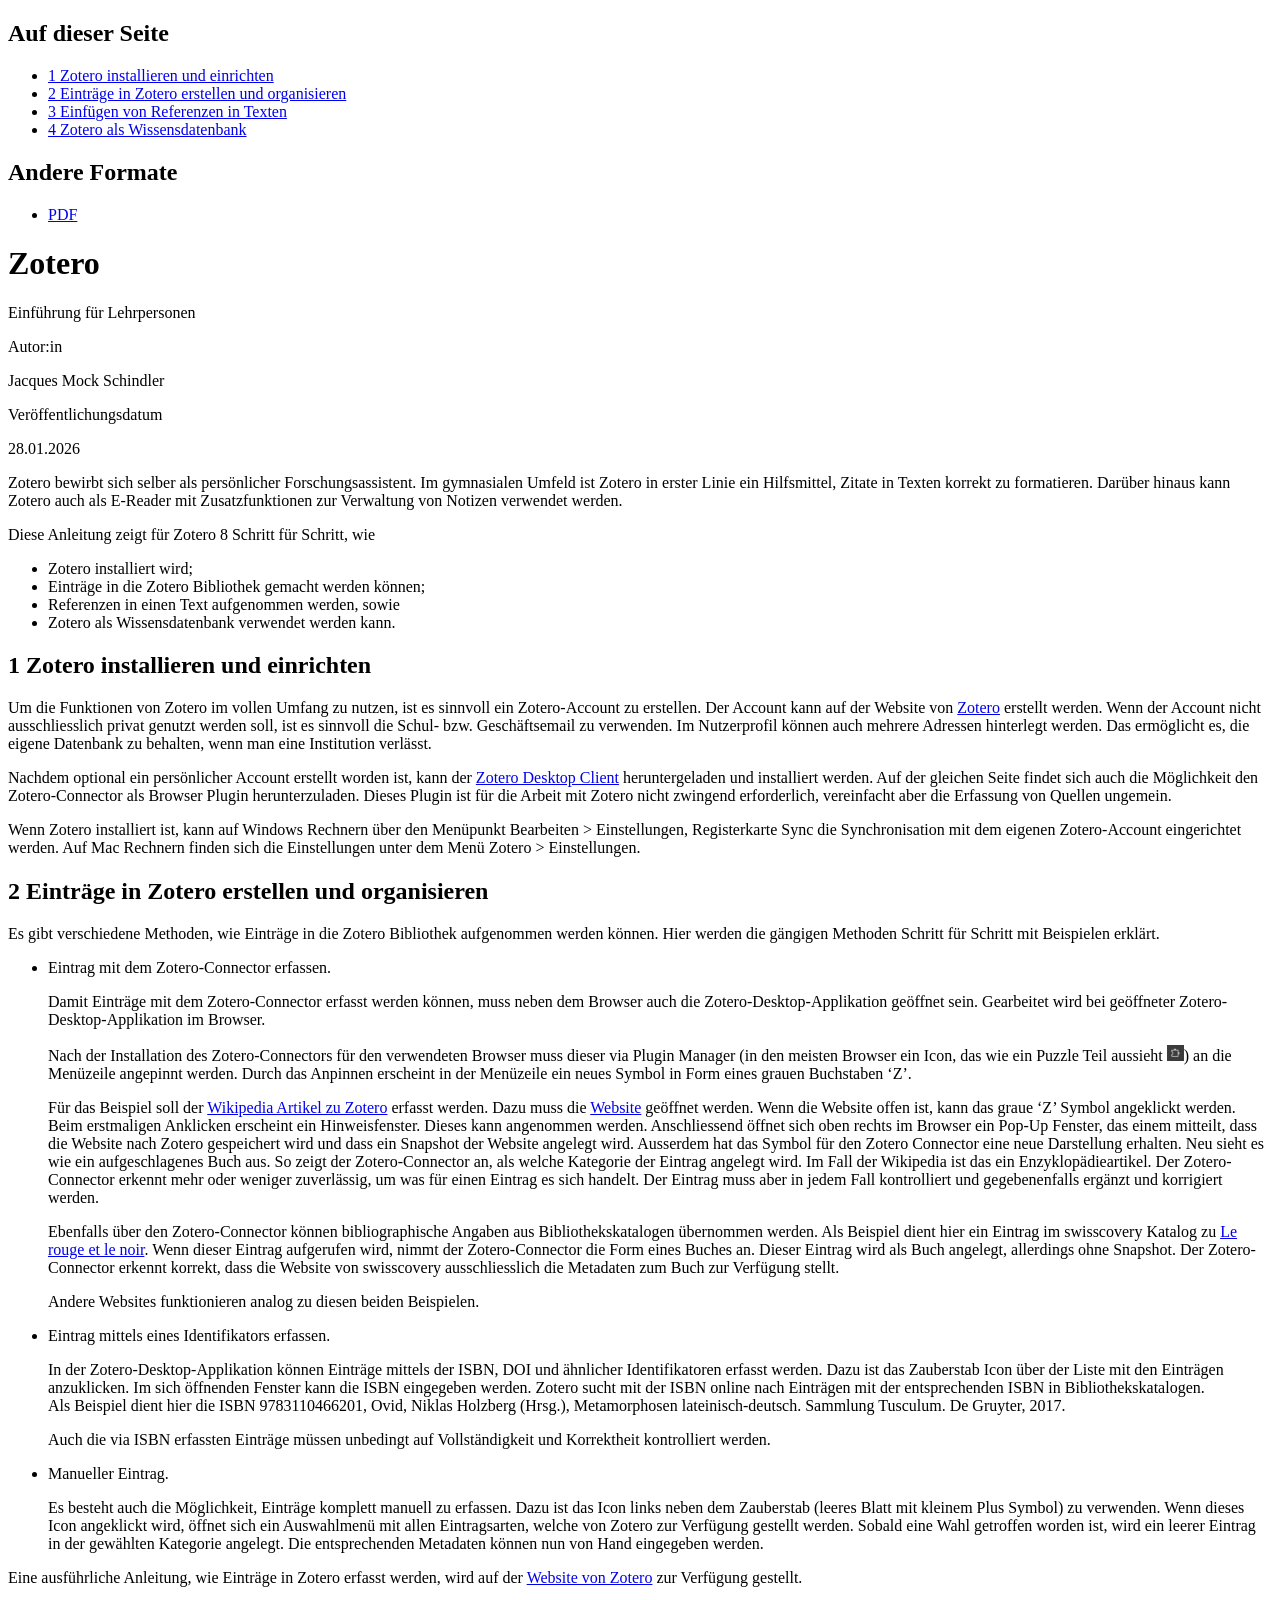
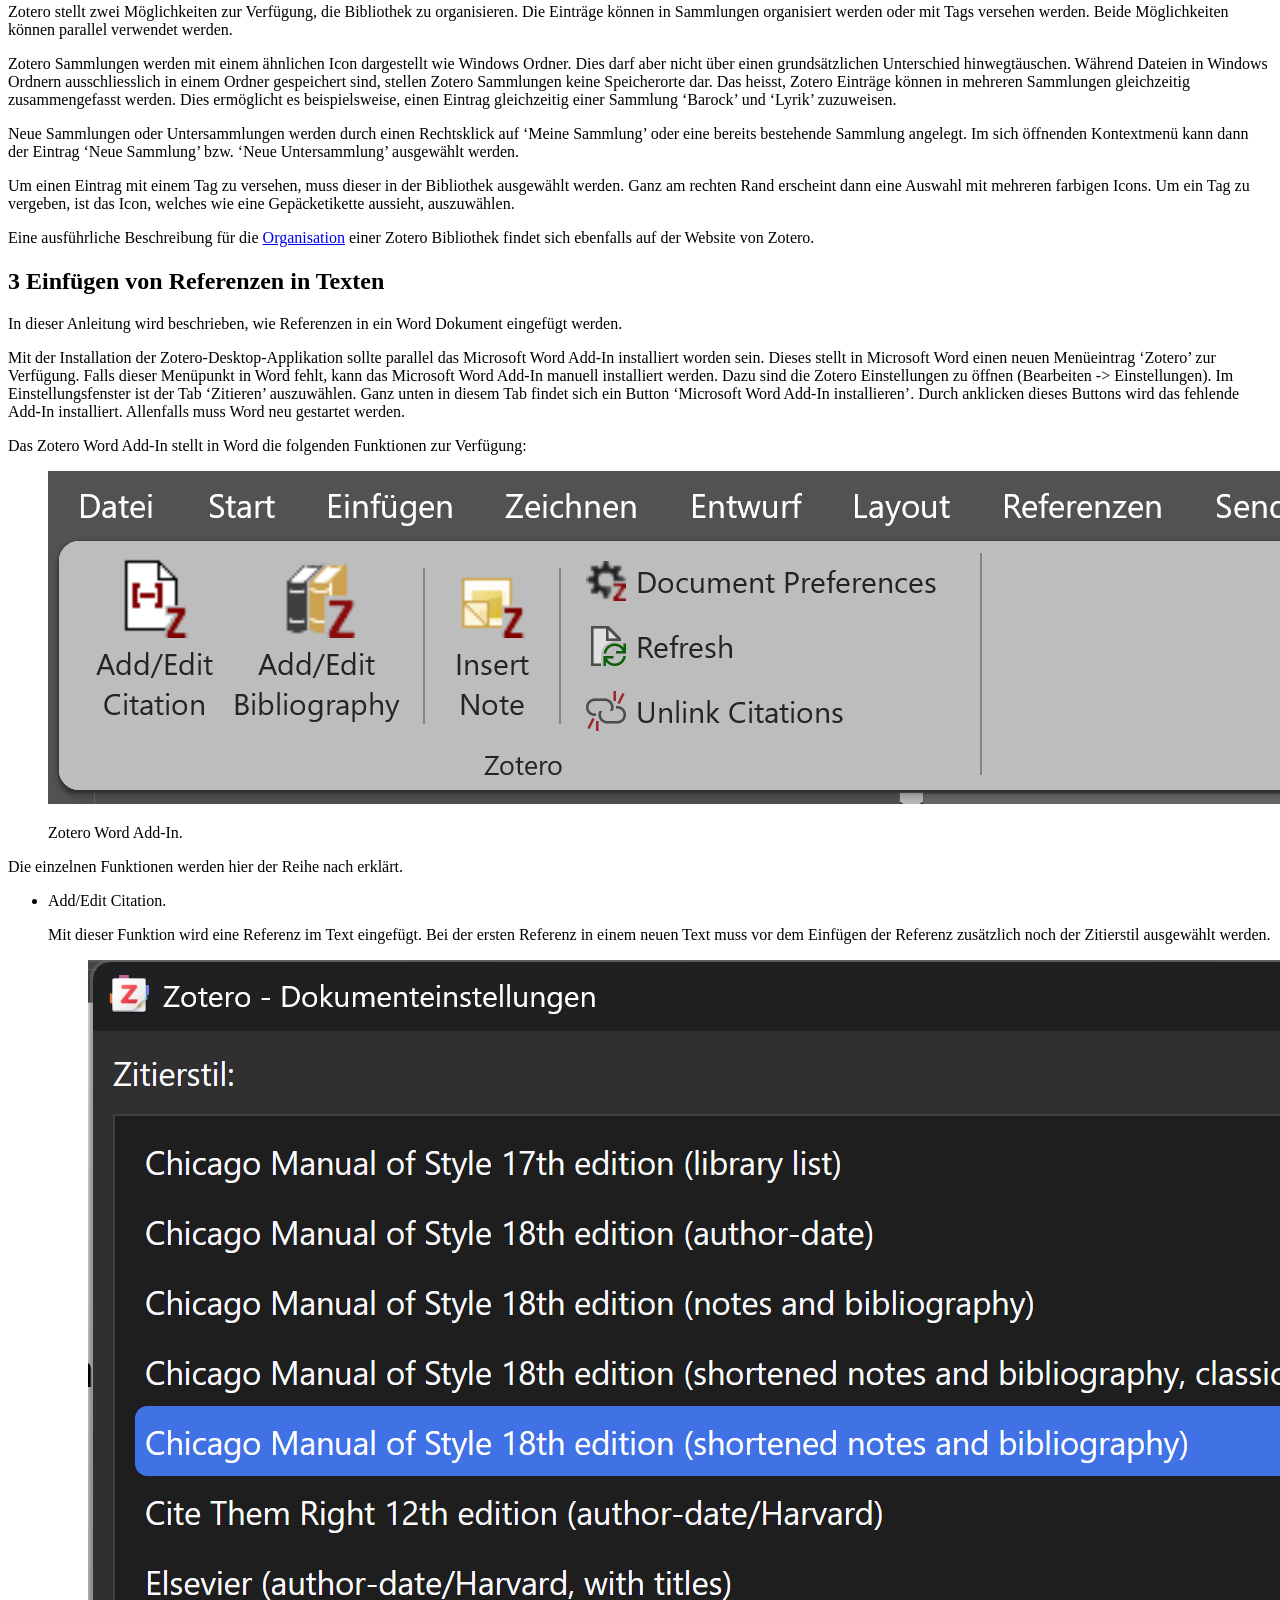
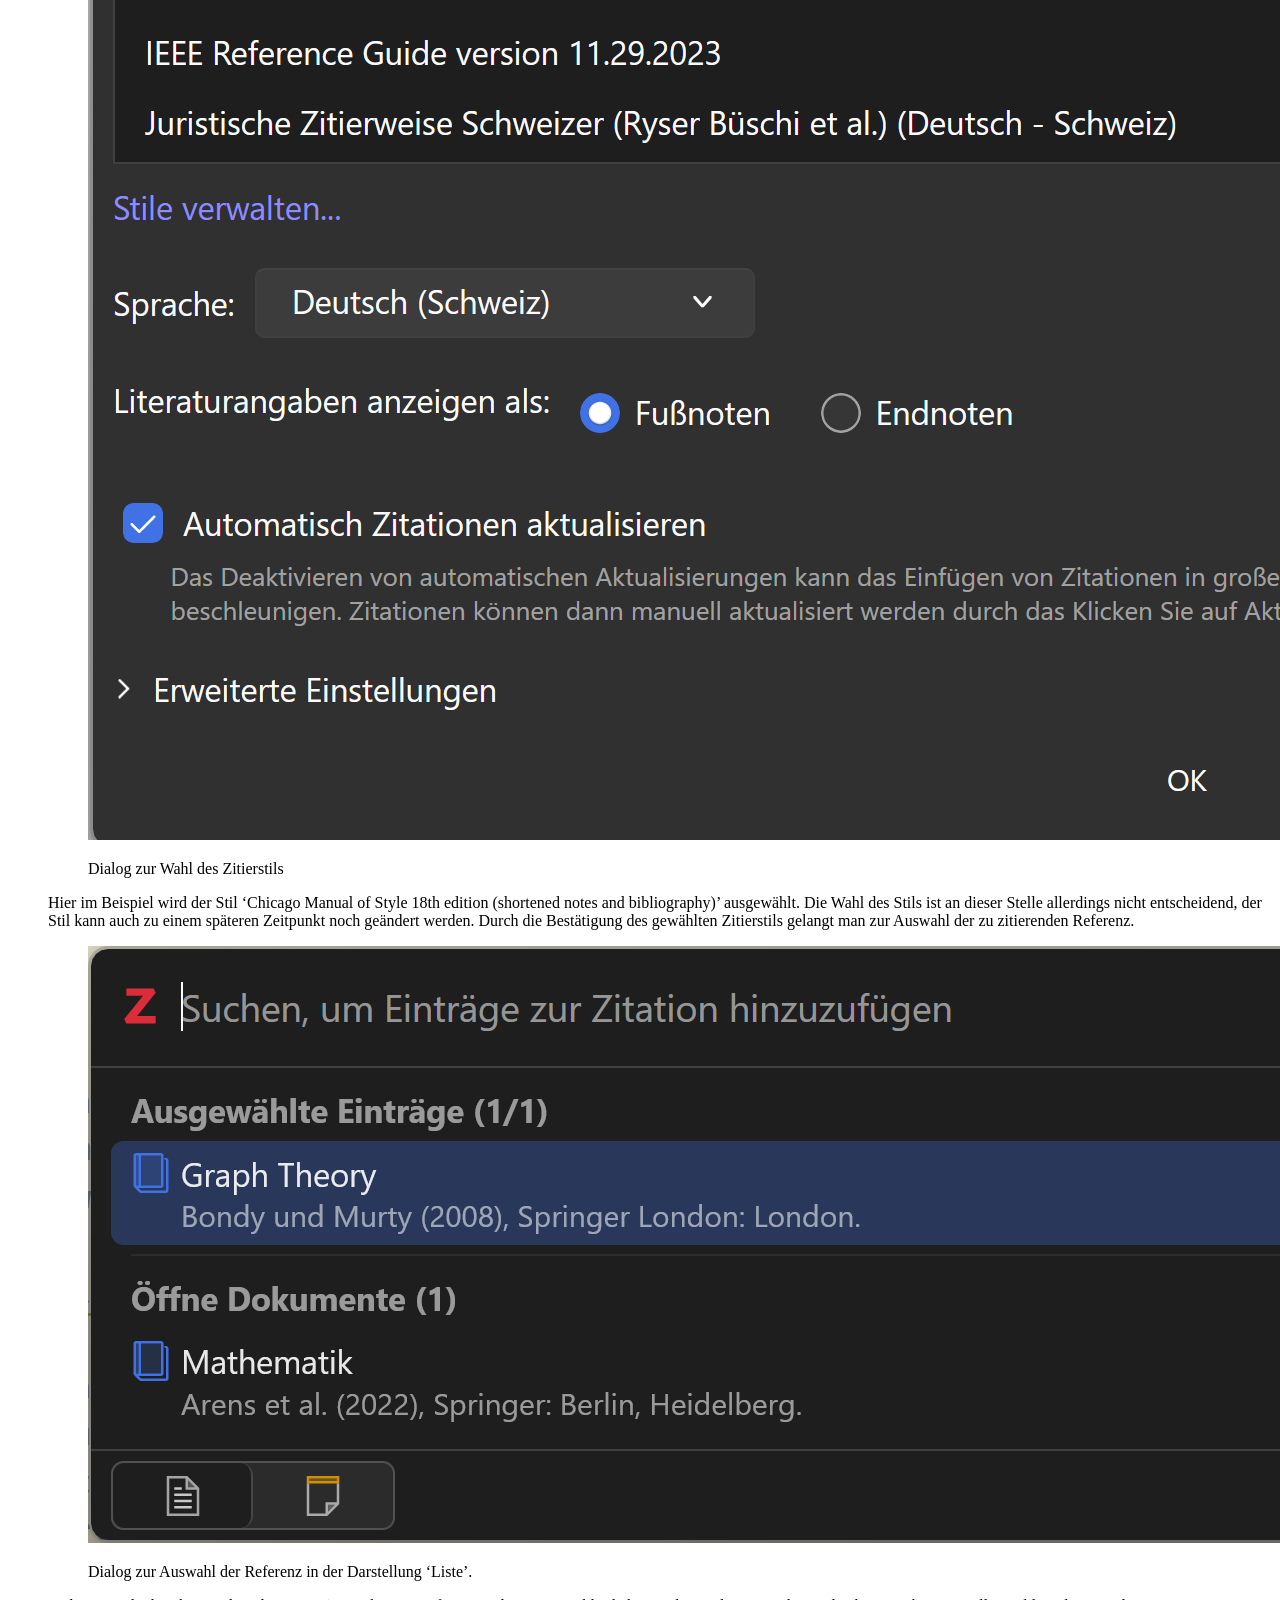
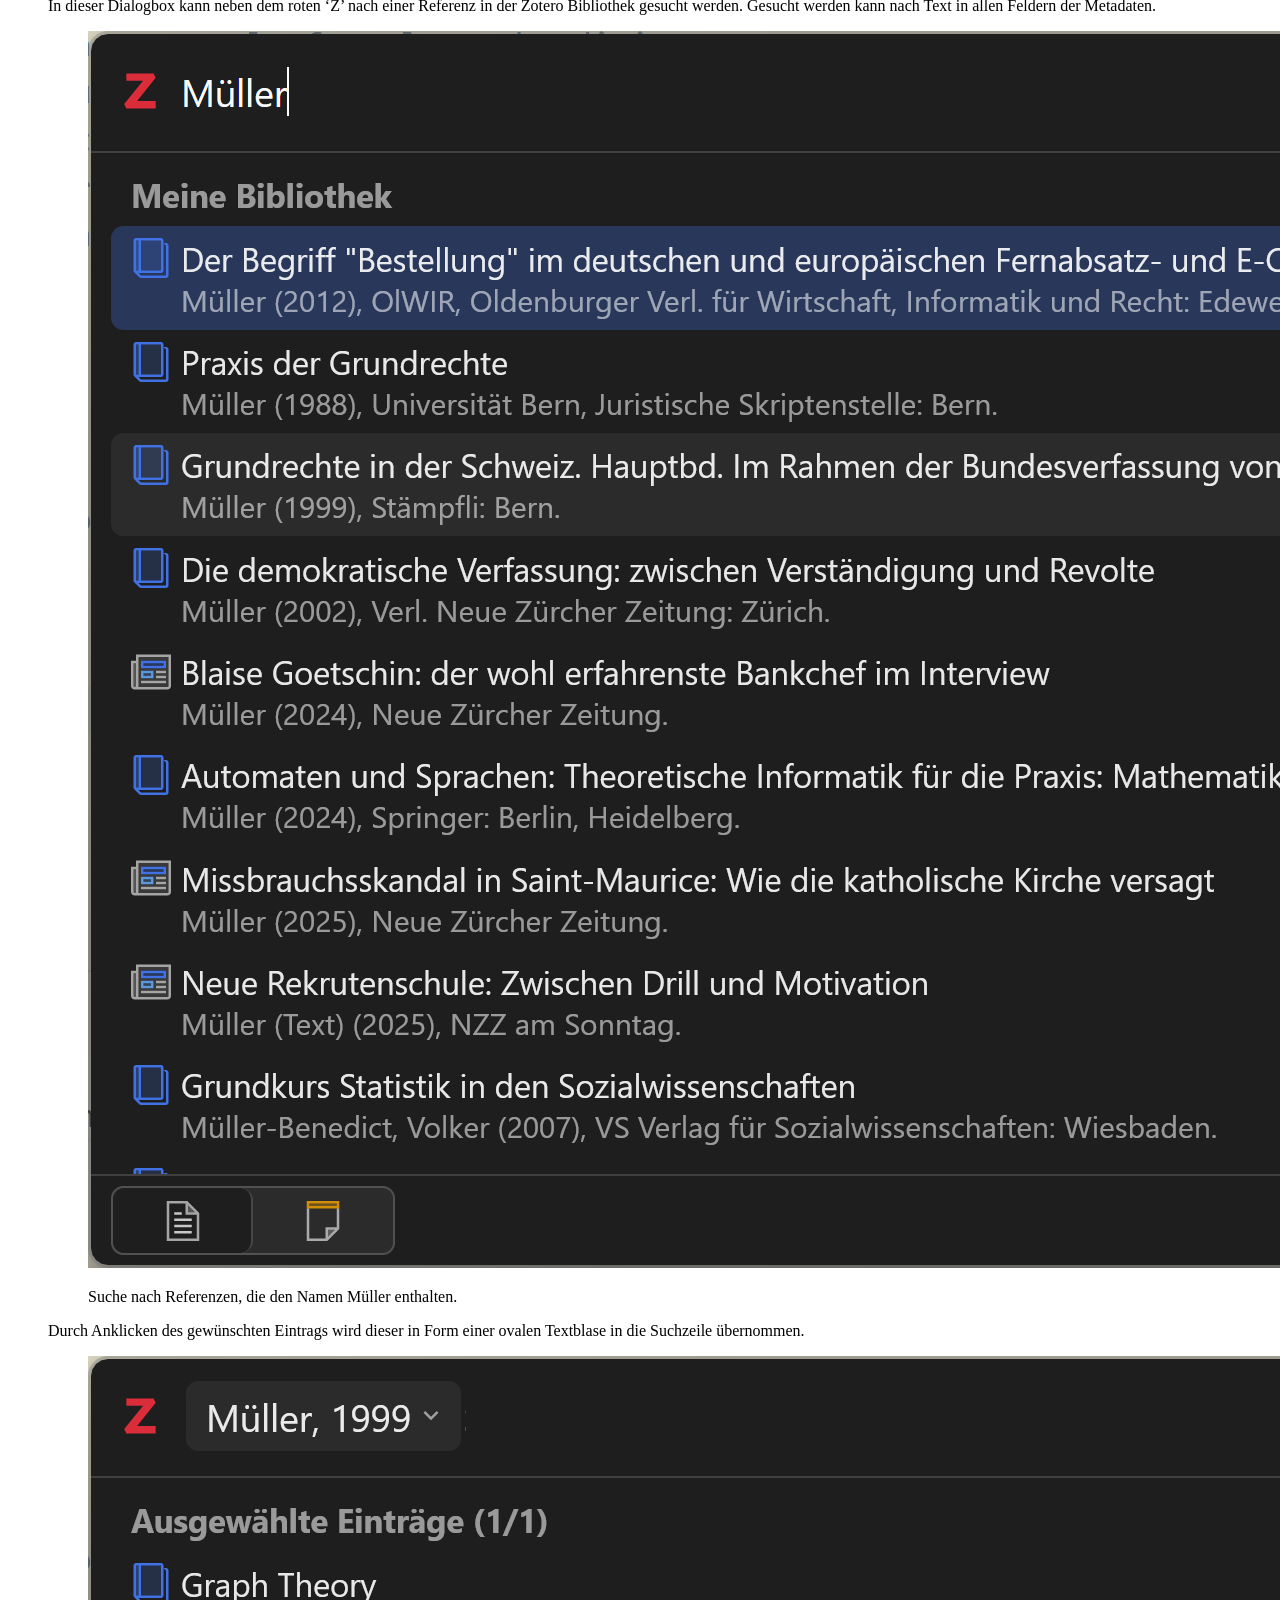
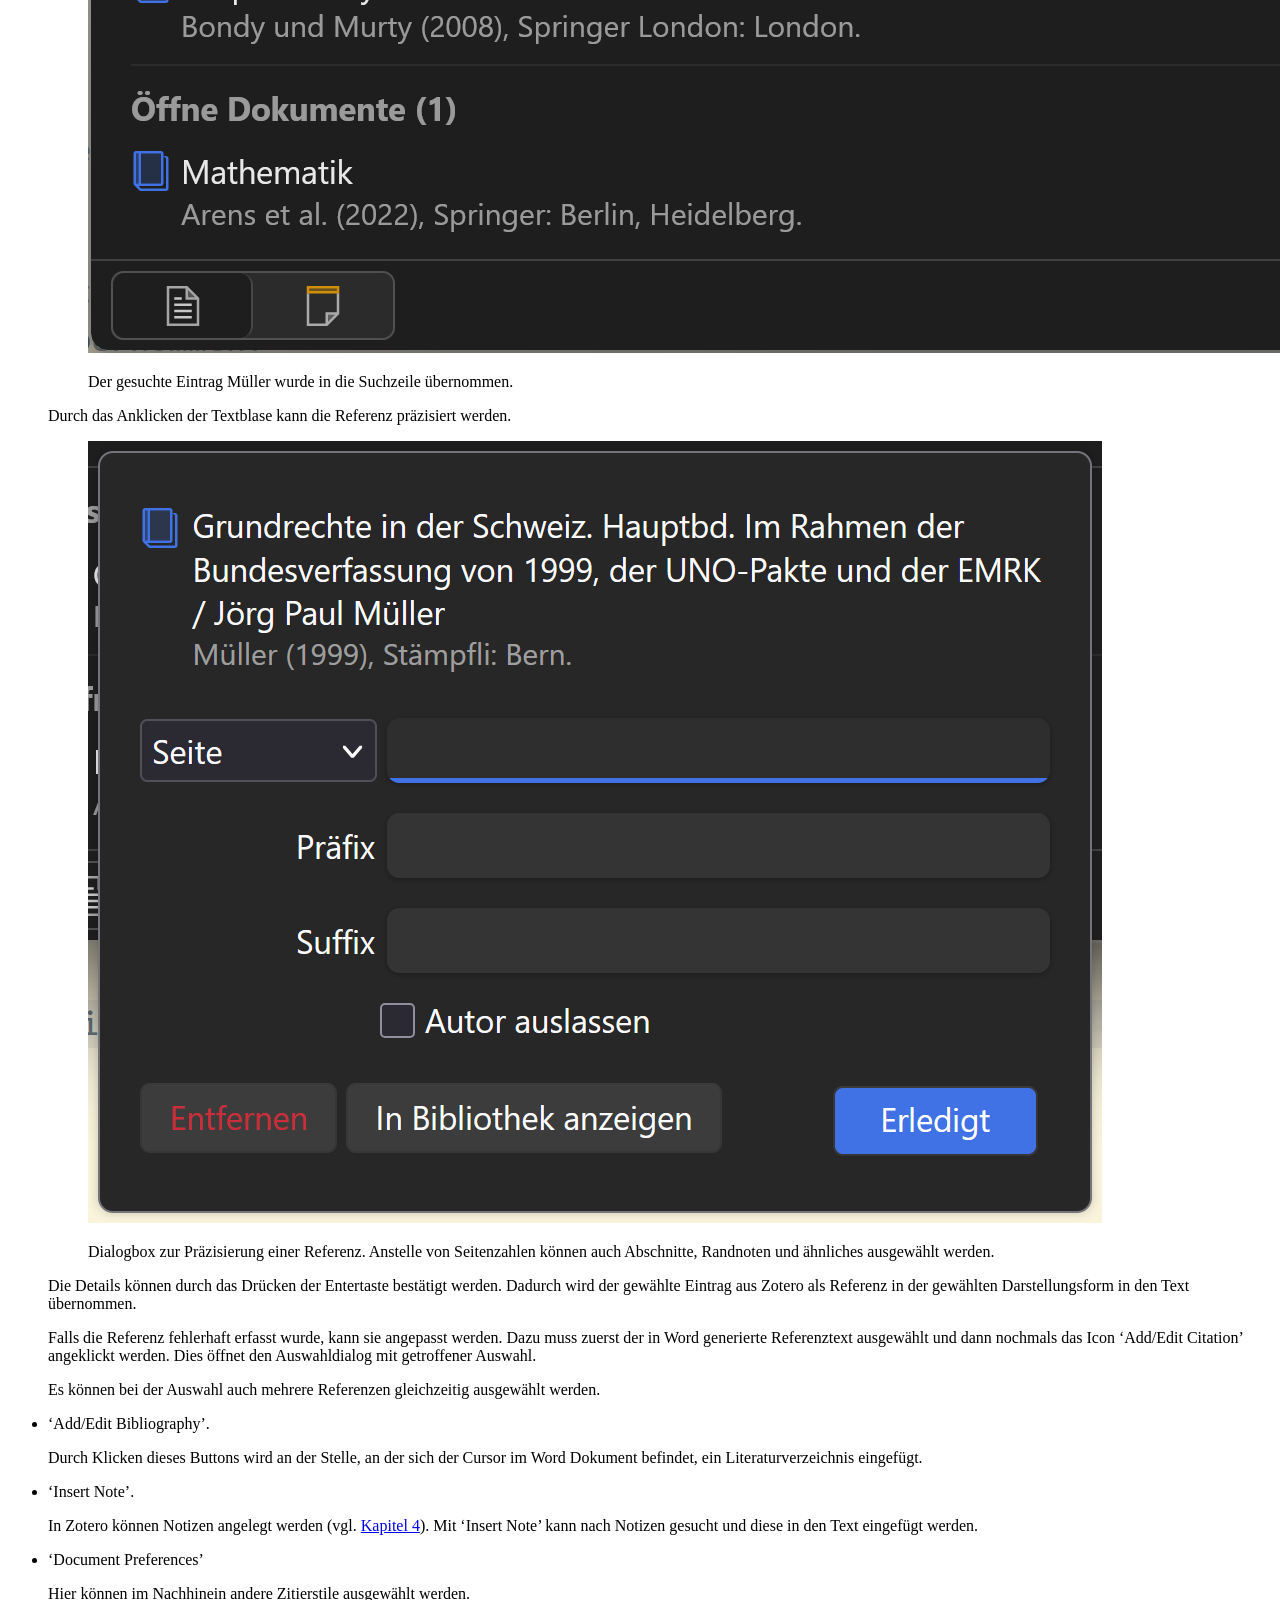
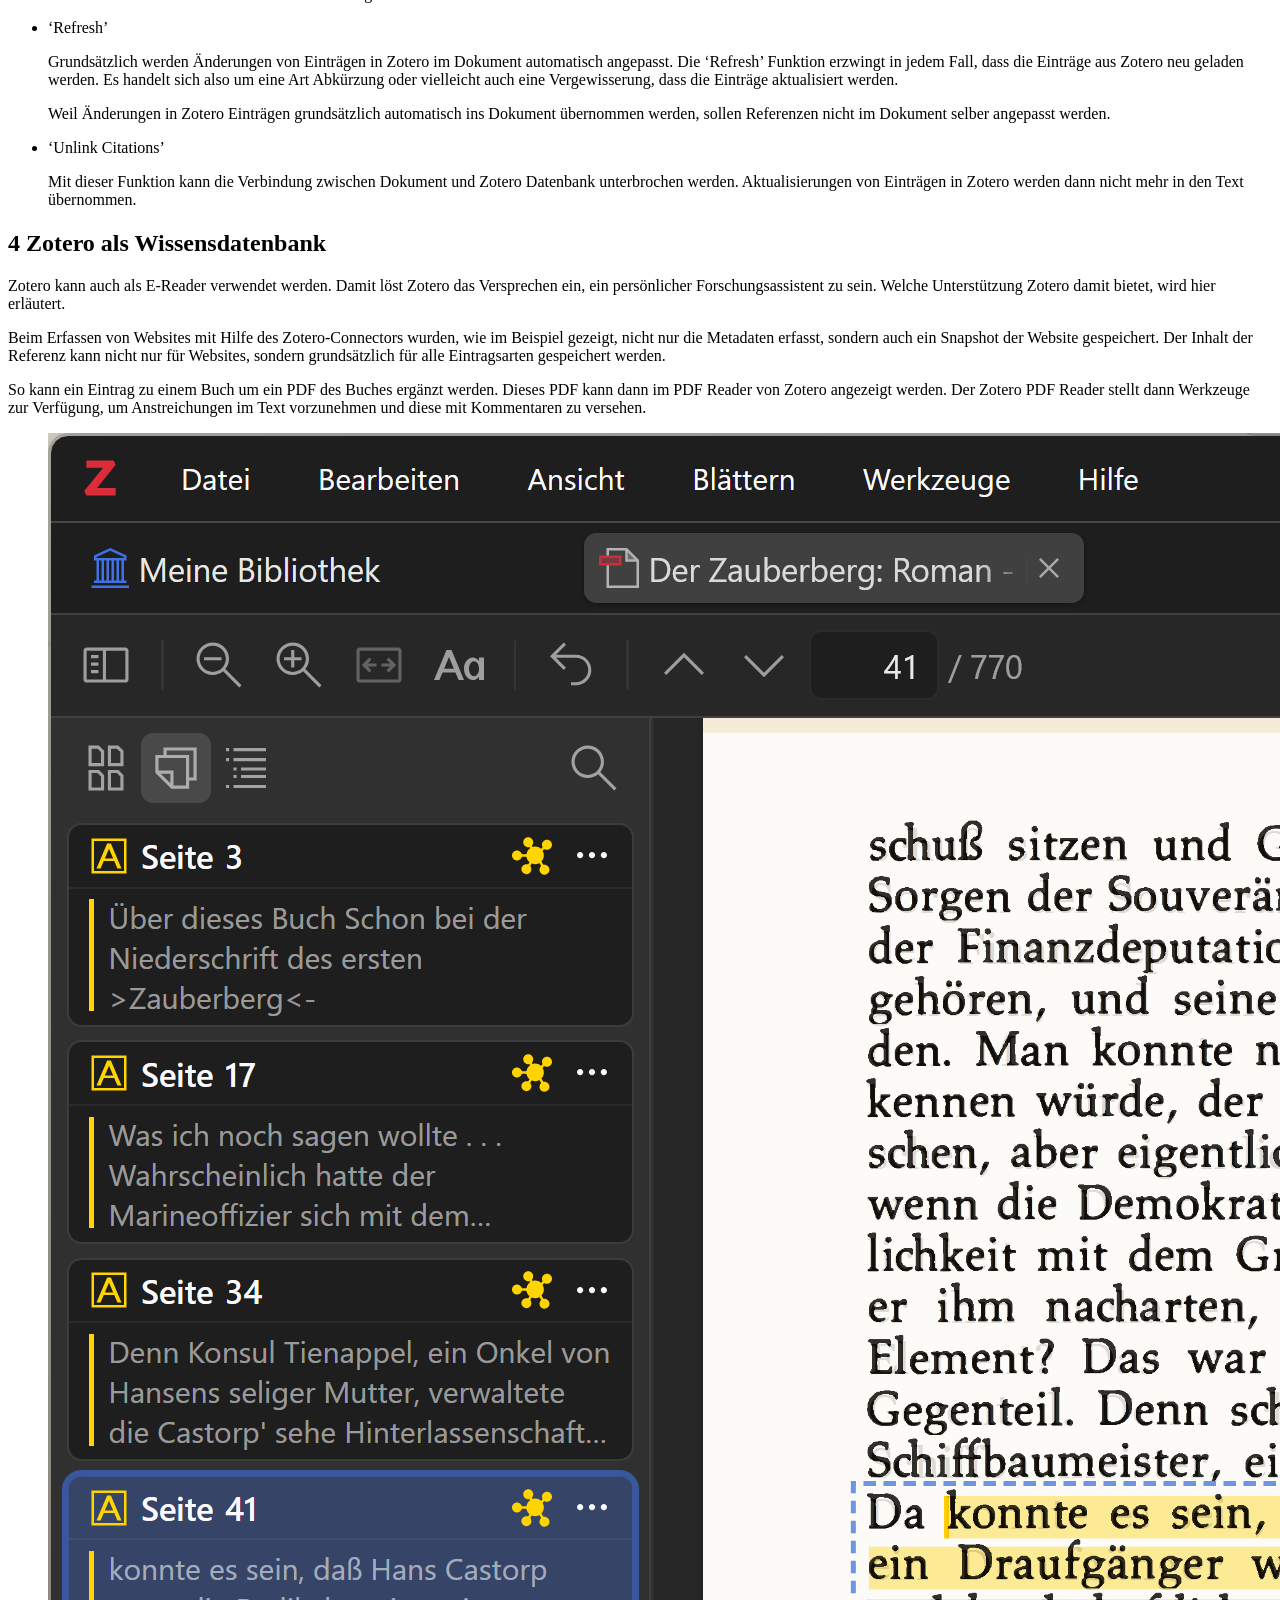
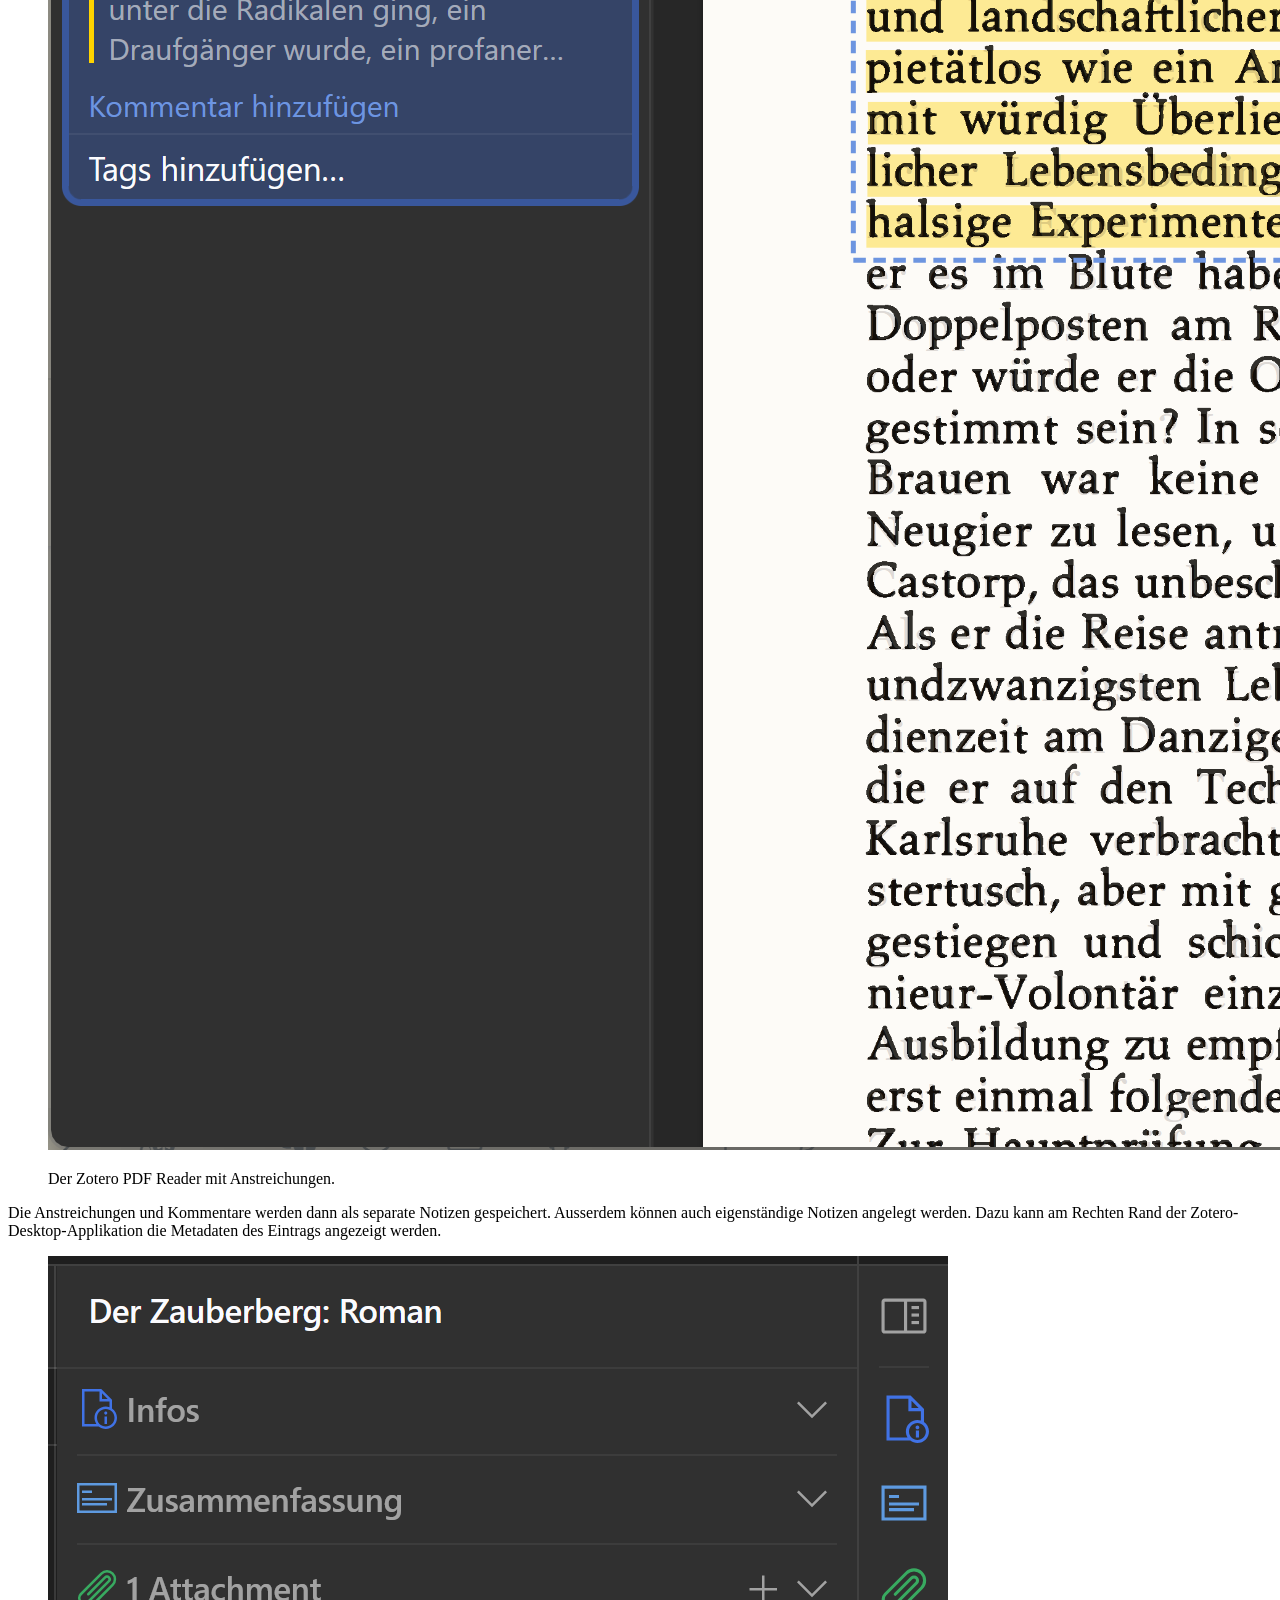
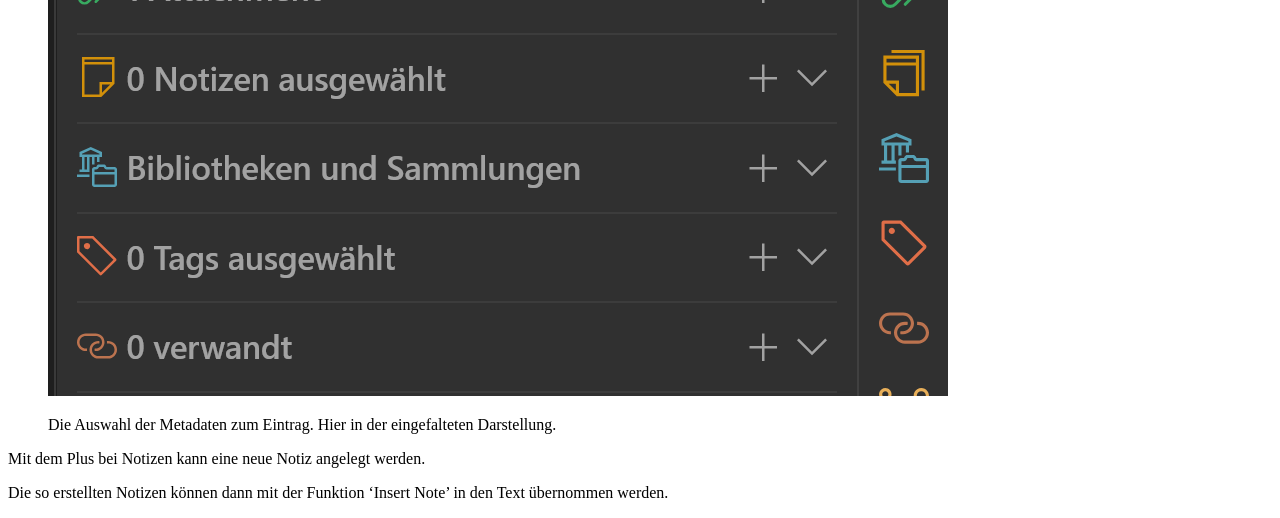
==== commit 53417898: "Erfasse automatische Korrekturvorschläge Die Korrekturvorschläge von Claude 4.5 werden verarbeitet." ====
--- a/docs/index.html
+++ b/docs/index.html
@@ -88,7 +88,7 @@
   <li><a href="#einfügen-von-referenzen-in-texten" id="toc-einfügen-von-referenzen-in-texten" class="nav-link" data-scroll-target="#einfügen-von-referenzen-in-texten"><span class="header-section-number">3</span> Einfügen von Referenzen in Texten</a></li>
   <li><a href="#sec-notizen" id="toc-sec-notizen" class="nav-link" data-scroll-target="#sec-notizen"><span class="header-section-number">4</span> Zotero als Wissensdatenbank</a></li>
   </ul>
-<div class="quarto-alternate-formats"><h2>Andere Formate</h2><ul><li><a href="index.pdf"><i class="bi bi-file-pdf"></i>PDF</a></li></ul></div></nav>
+<div class="quarto-alternate-formats"><h2>Andere Formate</h2><ul><li><a href="zotero_anleitung.pdf"><i class="bi bi-file-pdf"></i>PDF</a></li></ul></div></nav>
     </div>
 <!-- main -->
 <main class="content" id="quarto-document-content">
@@ -125,8 +125,8 @@
 </header>
 
 
-<p>Zotero bewirbt sich selber als persönlicher Forschungsassistent. Im gymnasialen Umfeld ist Zotero in erster Linie ein Hilfsmittel Zitate in Texten korrekt zu formatieren. Darüber hinaus kann Zotero auch als E-Reader mit Zusatzfunktionen zur Verwaltung von Notizen verwendet werden.</p>
-<p>Diese Anleitung zeigt Schritt für Schritt wie</p>
+<p>Zotero bewirbt sich selber als persönlicher Forschungsassistent. Im gymnasialen Umfeld ist Zotero in erster Linie ein Hilfsmittel, Zitate in Texten korrekt zu formatieren. Darüber hinaus kann Zotero auch als E-Reader mit Zusatzfunktionen zur Verwaltung von Notizen verwendet werden.</p>
+<p>Diese Anleitung zeigt für Zotero 8 Schritt für Schritt, wie</p>
 <ul>
 <li>Zotero installiert wird;</li>
 <li>Einträge in die Zotero Bibliothek gemacht werden können;</li>
@@ -135,22 +135,22 @@
 </ul>
 <section id="zotero-installieren-und-einrichten" class="level2" data-number="1">
 <h2 data-number="1" class="anchored" data-anchor-id="zotero-installieren-und-einrichten"><span class="header-section-number">1</span> Zotero installieren und einrichten</h2>
-<p>Um die Funktionen von Zotero im vollen Umfang zu nutzen, ist es sinnvoll ein Zotero Account zu erstellen. Der Account kann auf der Website von <a href="https://www.zotero.org/user/register">Zotero</a> erstellt werden. Wenn der Account nicht ausschliesslich privat genutzt werden soll, ist es sinnvoll die Schul- bzw.&nbsp;Geschäftsemail zu verwenden. Im Nutzerprofil können auch mehrere Adressen hinterlegt werden. Das ermöglicht es, die eigene Datenbank zu behalten, wenn man eine Institution verlässt.</p>
-<p>Nachdem optional ein persönlicher Account erstellt worden ist, kann der <a href="https://www.zotero.org/download/">Zotero Desktop Client</a> heruntergeladen und installiert werden. Auf der gleichen Seite findet sich auch die Möglichkeit den Zotero Connector als Browser Plugin herunterzuladen. Dieses Plugin ist für die Arbeit mit Zotero nicht zwingend erforderlich, vereinfacht aber die Erfassung von Quellen ungemein.</p>
-<p>Wenn Zotero installiert ist, kann es über den Menüpunkt Bearbeiten &gt; Einstellungen, Registerkarte Sync mit dem eigenen Zotero Account verbunden werden.</p>
+<p>Um die Funktionen von Zotero im vollen Umfang zu nutzen, ist es sinnvoll ein Zotero-Account zu erstellen. Der Account kann auf der Website von <a href="https://www.zotero.org/user/register">Zotero</a> erstellt werden. Wenn der Account nicht ausschliesslich privat genutzt werden soll, ist es sinnvoll die Schul- bzw.&nbsp;Geschäftsemail zu verwenden. Im Nutzerprofil können auch mehrere Adressen hinterlegt werden. Das ermöglicht es, die eigene Datenbank zu behalten, wenn man eine Institution verlässt.</p>
+<p>Nachdem optional ein persönlicher Account erstellt worden ist, kann der <a href="https://www.zotero.org/download/">Zotero Desktop Client</a> heruntergeladen und installiert werden. Auf der gleichen Seite findet sich auch die Möglichkeit den Zotero-Connector als Browser Plugin herunterzuladen. Dieses Plugin ist für die Arbeit mit Zotero nicht zwingend erforderlich, vereinfacht aber die Erfassung von Quellen ungemein.</p>
+<p>Wenn Zotero installiert ist, kann auf Windows Rechnern über den Menüpunkt Bearbeiten &gt; Einstellungen, Registerkarte Sync die Synchronisation mit dem eigenen Zotero-Account eingerichtet werden. Auf Mac Rechnern finden sich die Einstellungen unter dem Menü Zotero &gt; Einstellungen.</p>
 </section>
 <section id="einträge-in-zotero-erstellen-und-organisieren" class="level2" data-number="2">
 <h2 data-number="2" class="anchored" data-anchor-id="einträge-in-zotero-erstellen-und-organisieren"><span class="header-section-number">2</span> Einträge in Zotero erstellen und organisieren</h2>
 <p>Es gibt verschiedene Methoden, wie Einträge in die Zotero Bibliothek aufgenommen werden können. Hier werden die gängigen Methoden Schritt für Schritt mit Beispielen erklärt.</p>
 <ul>
-<li><p>Eintrag mit dem Zotero Connector erfassen.</p>
-<p>Damit Einträge mit dem Zotero Connector erfasst werden können, muss neben dem Browser auch die Zotero Desktop Applikation geöffnet sein. Gearbeitet wird bei geöffneter Zotero Desktop Applikation im Browser.</p>
-<p>Nach der Installation des Zotero Connectors für den verwendeten Browser muss dieser via Plugin Manager (in den meisten Browser ein Icon, das wie ein Puzzle Teil aussieht) an die Menüzeile angepinnt werden. Durch das Anpinnen erscheint in der Menüzeile ein neues Symbol in Form eines grauen Buchstaben ‘Z’.</p>
-<p>Für das Beispiel soll der <a href="https://de.wikipedia.org/wiki/Zotero">Wikipedia Artikel zu Zotero</a> erfasst werden. Dazu muss die <a href="https://de.wikipedia.org/wiki/Zotero">Website</a> geöffnet werden. Wenn die Website offen ist, kann das graue ‘Z’ Symbol angeklickt werden. Beim erstmaligen Anklicken erscheint ein Hinweisfenster. Dieses kann angenommen werden. Anschliessend öffnet sich oben rechts im Browser ein Pop-Up Fenster, das einem Mitteilt, dass die Website nach Zotero gespeichert wird und dass ein Snapshot der Website angelegt wird. Ausserdem hat das Symbol für den Zotero Connector eine neue Darstellung erhalten. Neu sieht es wie ein aufgeschlagenes Buch aus. So zeigt der Zotero Connector an, als welche Kategorie der Eintrag angelegt wird. Im Fall der Wikipedia ist das ein Enzyklopädieartikel. Der Zotero Connector erkennt mehr oder weniger zuverlässig, um was für einen Eintrag es sich handelt. Der Eintrag muss aber in jedem Fall kontrolliert und gegebenenfalls ergänzt und korrigiert werden.</p>
-<p>Ebenfalls über den Zotero Connector können bibliographische Angaben aus Bibliothekskatalogen übernommen werden. Als Beispiel dient hier ein Eintrag im swisscovery Katalog zu <a href="https://swisscovery.slsp.ch/discovery/fulldisplay?docid=alma991171274013205501&amp;context=L&amp;vid=41SLSP_NETWORK:VU1_UNION&amp;lang=de&amp;search_scope=DN_and_CI&amp;adaptor=Local%20Search%20Engine&amp;isFrbr=true&amp;tab=41SLSP_NETWORK&amp;query=any,contains,le%20rouge%20et%20le%20noir&amp;sortby=date_d&amp;facet=frbrgroupid,include,9034117119244122733&amp;offset=0">Le rouge et le noir</a>. Wenn dieser Eintrag aufgerufen wird, nimmt der Zotero Connector die Form eines Buches an. Dieser Eintrag wird als Buch angelegt, allerdings ohne Snapshot. Der Zotero Connector erkennt korrekt, dass die Website von swisscovery ausschliesslich die Metadaten zum Buch zur Verfügung stellt.</p>
+<li><p>Eintrag mit dem Zotero-Connector erfassen.</p>
+<p>Damit Einträge mit dem Zotero-Connector erfasst werden können, muss neben dem Browser auch die Zotero-Desktop-Applikation geöffnet sein. Gearbeitet wird bei geöffneter Zotero-Desktop-Applikation im Browser.</p>
+<p>Nach der Installation des Zotero-Connectors für den verwendeten Browser muss dieser via Plugin Manager (in den meisten Browser ein Icon, das wie ein Puzzle Teil aussieht <img src="image.png" style="height:1em">) an die Menüzeile angepinnt werden. Durch das Anpinnen erscheint in der Menüzeile ein neues Symbol in Form eines grauen Buchstaben ‘Z’.</p>
+<p>Für das Beispiel soll der <a href="https://de.wikipedia.org/wiki/Zotero">Wikipedia Artikel zu Zotero</a> erfasst werden. Dazu muss die <a href="https://de.wikipedia.org/wiki/Zotero">Website</a> geöffnet werden. Wenn die Website offen ist, kann das graue ‘Z’ Symbol angeklickt werden. Beim erstmaligen Anklicken erscheint ein Hinweisfenster. Dieses kann angenommen werden. Anschliessend öffnet sich oben rechts im Browser ein Pop-Up Fenster, das einem mitteilt, dass die Website nach Zotero gespeichert wird und dass ein Snapshot der Website angelegt wird. Ausserdem hat das Symbol für den Zotero Connector eine neue Darstellung erhalten. Neu sieht es wie ein aufgeschlagenes Buch aus. So zeigt der Zotero-Connector an, als welche Kategorie der Eintrag angelegt wird. Im Fall der Wikipedia ist das ein Enzyklopädieartikel. Der Zotero-Connector erkennt mehr oder weniger zuverlässig, um was für einen Eintrag es sich handelt. Der Eintrag muss aber in jedem Fall kontrolliert und gegebenenfalls ergänzt und korrigiert werden.</p>
+<p>Ebenfalls über den Zotero-Connector können bibliographische Angaben aus Bibliothekskatalogen übernommen werden. Als Beispiel dient hier ein Eintrag im swisscovery Katalog zu <a href="https://swisscovery.slsp.ch/discovery/fulldisplay?docid=alma991171274013205501&amp;context=L&amp;vid=41SLSP_NETWORK:VU1_UNION&amp;lang=de&amp;search_scope=DN_and_CI&amp;adaptor=Local%20Search%20Engine&amp;isFrbr=true&amp;tab=41SLSP_NETWORK&amp;query=any,contains,le%20rouge%20et%20le%20noir&amp;sortby=date_d&amp;facet=frbrgroupid,include,9034117119244122733&amp;offset=0">Le rouge et le noir</a>. Wenn dieser Eintrag aufgerufen wird, nimmt der Zotero-Connector die Form eines Buches an. Dieser Eintrag wird als Buch angelegt, allerdings ohne Snapshot. Der Zotero-Connector erkennt korrekt, dass die Website von swisscovery ausschliesslich die Metadaten zum Buch zur Verfügung stellt.</p>
 <p>Andere Websites funktionieren analog zu diesen beiden Beispielen.</p></li>
 <li><p>Eintrag mittels eines Identifikators erfassen.</p>
-<p>In der Zotero Desktop Applikation können Einträge mittels der ISBN, DOI und ähnlicher Identifikatoren erfasst werden. Dazu ist das Zauberstab Icon über der Liste mit den Einträgen anzuklicken. Im sich öffnenden Fenster kann die ISBN eingegeben werden. Zotero sucht mit der ISBN online nach Einträgen mit der entsprechenden ISBN in Bibliothekskatalogen.<br>
+<p>In der Zotero-Desktop-Applikation können Einträge mittels der ISBN, DOI und ähnlicher Identifikatoren erfasst werden. Dazu ist das Zauberstab Icon über der Liste mit den Einträgen anzuklicken. Im sich öffnenden Fenster kann die ISBN eingegeben werden. Zotero sucht mit der ISBN online nach Einträgen mit der entsprechenden ISBN in Bibliothekskatalogen.<br>
 Als Beispiel dient hier die ISBN 9783110466201, Ovid, Niklas Holzberg (Hrsg.), Metamorphosen lateinisch-deutsch. Sammlung Tusculum. De Gruyter, 2017.</p>
 <p>Auch die via ISBN erfassten Einträge müssen unbedingt auf Vollständigkeit und Korrektheit kontrolliert werden.</p></li>
 <li><p>Manueller Eintrag.</p>
@@ -158,16 +158,16 @@
 </ul>
 <p>Eine ausführliche Anleitung, wie Einträge in Zotero erfasst werden, wird auf der <a href="https://www.zotero.org/support/adding_items_to_zotero">Website von Zotero</a> zur Verfügung gestellt.</p>
 <p>Zotero stellt zwei Möglichkeiten zur Verfügung, die Bibliothek zu organisieren. Die Einträge können in Sammlungen organisiert werden oder mit Tags versehen werden. Beide Möglichkeiten können parallel verwendet werden.</p>
-<p>Zotero Sammlungen werden mit einem ähnlichen Icon dargestellt wie Windows Ordner. Dies darf aber nicht über einen grundsätzlichen Unterschied hinwegtäuschen. Während Dateien in Windows Ordnern ausschliesslich in einem Ordner gespeichert sind, stellen Zotero Sammlungen keine Speicherorte dar. Das heisst, Zotero Einträge können in mehreren Sammlungen gleichzeitig zusammengefasst werden. Dies ermöglicht es Beispielsweise, ein Eintrag gleichzeitig einer Sammlung ‘Barock’ und ‘Lyrik’ zuzuweisen.</p>
+<p>Zotero Sammlungen werden mit einem ähnlichen Icon dargestellt wie Windows Ordner. Dies darf aber nicht über einen grundsätzlichen Unterschied hinwegtäuschen. Während Dateien in Windows Ordnern ausschliesslich in einem Ordner gespeichert sind, stellen Zotero Sammlungen keine Speicherorte dar. Das heisst, Zotero Einträge können in mehreren Sammlungen gleichzeitig zusammengefasst werden. Dies ermöglicht es beispielsweise, einen Eintrag gleichzeitig einer Sammlung ‘Barock’ und ‘Lyrik’ zuzuweisen.</p>
 <p>Neue Sammlungen oder Untersammlungen werden durch einen Rechtsklick auf ‘Meine Sammlung’ oder eine bereits bestehende Sammlung angelegt. Im sich öffnenden Kontextmenü kann dann der Eintrag ‘Neue Sammlung’ bzw. ‘Neue Untersammlung’ ausgewählt werden.</p>
-<p>Um einen Eintrag mit einem Tag zu versehen, muss dieser in der Bibliothek ausgewählt werden. Ganz am rechten Rand erscheint dann eine Auswahl mit mehreren farbigen Icons. Um ein Tag zu vergeben, ist das Icon, welches wie eine Gepäcketikette aussieht auszuwählen.</p>
+<p>Um einen Eintrag mit einem Tag zu versehen, muss dieser in der Bibliothek ausgewählt werden. Ganz am rechten Rand erscheint dann eine Auswahl mit mehreren farbigen Icons. Um ein Tag zu vergeben, ist das Icon, welches wie eine Gepäcketikette aussieht, auszuwählen.</p>
 <p>Eine ausführliche Beschreibung für die <a href="https://www.zotero.org/support/collections_and_tags">Organisation</a> einer Zotero Bibliothek findet sich ebenfalls auf der Website von Zotero.</p>
 </section>
 <section id="einfügen-von-referenzen-in-texten" class="level2" data-number="3">
 <h2 data-number="3" class="anchored" data-anchor-id="einfügen-von-referenzen-in-texten"><span class="header-section-number">3</span> Einfügen von Referenzen in Texten</h2>
 <p>In dieser Anleitung wird beschrieben, wie Referenzen in ein Word Dokument eingefügt werden.</p>
-<p>Mit der Installation der Zotero Desktop Applikation solle parallel das Microsoft Word Add-In installiert worden sein. Dieses stellt in Microsoft Word einen neuen Menüeintrag ‘Zotero’ zur Verfügung. Falls dieser Menüpunkt in Word fehlt, kann das Microsoft Word Add-In manuell installiert werden. Dazu sind die Zotero Einstellungen zu öffnen (Bearbeiten -&gt; Einstellungen). Im Einstellungsfenster ist der Tab ‘Zitieren’ auszuwählen. Ganz unten in diesem Tab findet sich ein Button ‘Microsoft Word Add-In installieren’. Durch anklicken dieses Buttons wird das fehlende Add-In installiert. Allenfalls muss Word neu gestartet werden.</p>
-<p>Das Zotero Word Add-In stellt in Word die folgenden Funktionen zur Verfüugng:</p>
+<p>Mit der Installation der Zotero-Desktop-Applikation sollte parallel das Microsoft Word Add-In installiert worden sein. Dieses stellt in Microsoft Word einen neuen Menüeintrag ‘Zotero’ zur Verfügung. Falls dieser Menüpunkt in Word fehlt, kann das Microsoft Word Add-In manuell installiert werden. Dazu sind die Zotero Einstellungen zu öffnen (Bearbeiten -&gt; Einstellungen). Im Einstellungsfenster ist der Tab ‘Zitieren’ auszuwählen. Ganz unten in diesem Tab findet sich ein Button ‘Microsoft Word Add-In installieren’. Durch anklicken dieses Buttons wird das fehlende Add-In installiert. Allenfalls muss Word neu gestartet werden.</p>
+<p>Das Zotero Word Add-In stellt in Word die folgenden Funktionen zur Verfügung:</p>
 <div class="quarto-figure quarto-figure-center">
 <figure class="figure">
 <p><img src="word_add-in.png" class="img-fluid figure-img"></p>
@@ -184,7 +184,7 @@
 <figcaption>Dialog zur Wahl des Zitierstils</figcaption>
 </figure>
 </div>
-<p>Hier im Beispiel wird der Stil ‘Chicago Manual of Style 18th edition (shortend notes and bibliography)’ ausgewählt. Die Wahl des Stils ist an dieser Stelle allerdings nicht entscheidend, der Stil kann auch zu einem späteren Zeitpunkt noch geändert werden. Durch die Bestätigung des gewählten Zitierstils gelangt man zur Auswahl der zu zitierenden Referenz.</p>
+<p>Hier im Beispiel wird der Stil ‘Chicago Manual of Style 18th edition (shortened notes and bibliography)’ ausgewählt. Die Wahl des Stils ist an dieser Stelle allerdings nicht entscheidend, der Stil kann auch zu einem späteren Zeitpunkt noch geändert werden. Durch die Bestätigung des gewählten Zitierstils gelangt man zur Auswahl der zu zitierenden Referenz.</p>
 <div class="quarto-figure quarto-figure-center">
 <figure class="figure">
 <p><img src="auswahldialog.png" class="img-fluid figure-img"></p>
@@ -198,7 +198,7 @@
 <figcaption>Suche nach Referenzen, die den Namen Müller enthalten.</figcaption>
 </figure>
 </div>
-<p>Durch Anklicken des gewünschten Eintrags wird dieser in form einer ovalen Textblase in die Suchzeile übernommen.</p>
+<p>Durch Anklicken des gewünschten Eintrags wird dieser in Form einer ovalen Textblase in die Suchzeile übernommen.</p>
 <div class="quarto-figure quarto-figure-center">
 <figure class="figure">
 <p><img src="mueller_ausgewaehlt.png" class="img-fluid figure-img"></p>
@@ -231,7 +231,7 @@
 <section id="sec-notizen" class="level2" data-number="4">
 <h2 data-number="4" class="anchored" data-anchor-id="sec-notizen"><span class="header-section-number">4</span> Zotero als Wissensdatenbank</h2>
 <p>Zotero kann auch als E-Reader verwendet werden. Damit löst Zotero das Versprechen ein, ein persönlicher Forschungsassistent zu sein. Welche Unterstützung Zotero damit bietet, wird hier erläutert.</p>
-<p>Beim erfassen von Websites mit Hilfe des Zotero Connectors wurden, wie im Beispiel gezeigt, nicht nur die Metadaten erfasst, sondern auch ein Snap Shot der Website gespeichert. Der Inhalt der Referenz kann nicht nur für Websites, sondern grundsätzlich für alle Eintragsarten gespeichert werden.</p>
+<p>Beim Erfassen von Websites mit Hilfe des Zotero-Connectors wurden, wie im Beispiel gezeigt, nicht nur die Metadaten erfasst, sondern auch ein Snapshot der Website gespeichert. Der Inhalt der Referenz kann nicht nur für Websites, sondern grundsätzlich für alle Eintragsarten gespeichert werden.</p>
 <p>So kann ein Eintrag zu einem Buch um ein PDF des Buches ergänzt werden. Dieses PDF kann dann im PDF Reader von Zotero angezeigt werden. Der Zotero PDF Reader stellt dann Werkzeuge zur Verfügung, um Anstreichungen im Text vorzunehmen und diese mit Kommentaren zu versehen.</p>
 <div class="quarto-figure quarto-figure-center">
 <figure class="figure">
@@ -239,7 +239,7 @@
 <figcaption>Der Zotero PDF Reader mit Anstreichungen.</figcaption>
 </figure>
 </div>
-<p>Die Anstreichungen und Kommentare werden dann als separate Notizen gespeichert. Ausserdem können auch eigenständige Notizen angelegt werden. Dazu kann am Rechten Rand der Zotero Desktop Applikation die Metadaten des Eintrags angezeigt werden.</p>
+<p>Die Anstreichungen und Kommentare werden dann als separate Notizen gespeichert. Ausserdem können auch eigenständige Notizen angelegt werden. Dazu kann am Rechten Rand der Zotero-Desktop-Applikation die Metadaten des Eintrags angezeigt werden.</p>
 <div class="quarto-figure quarto-figure-center">
 <figure class="figure">
 <p><img src="metadata.png" class="img-fluid figure-img"></p>
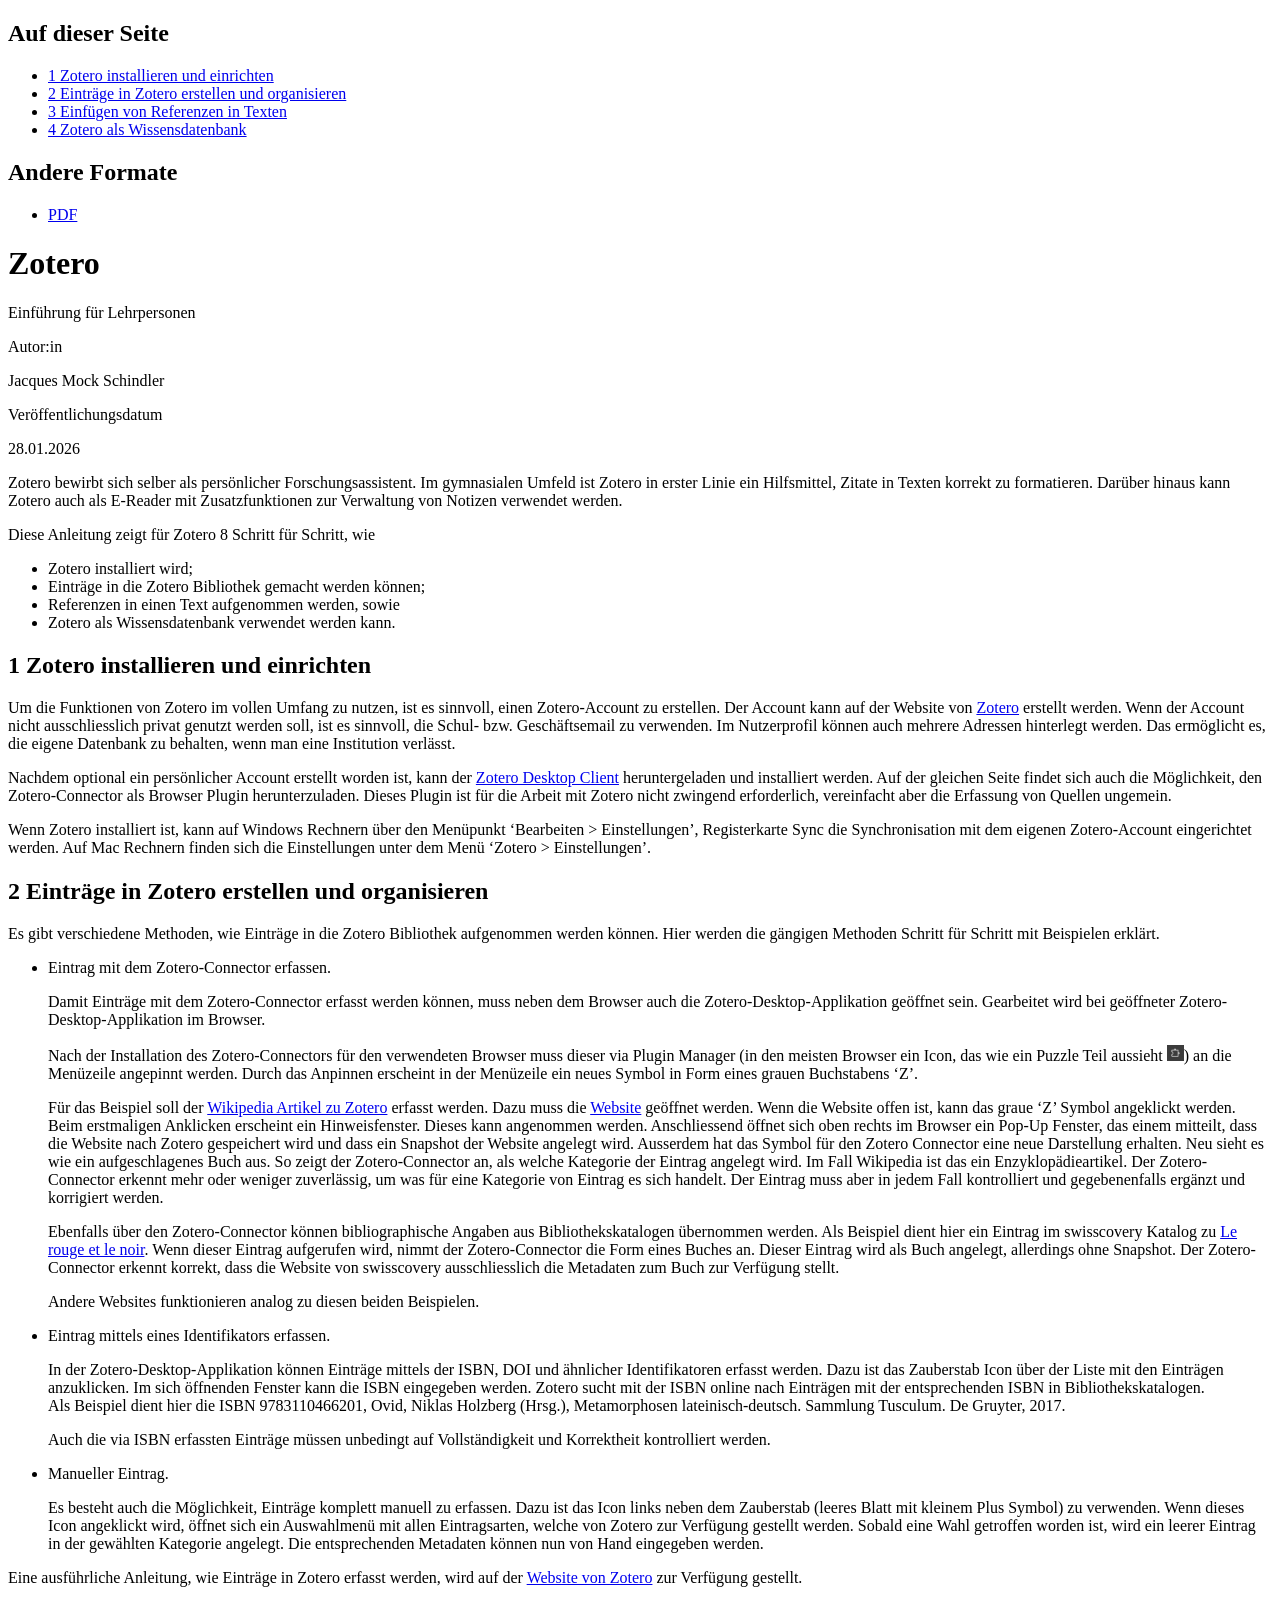
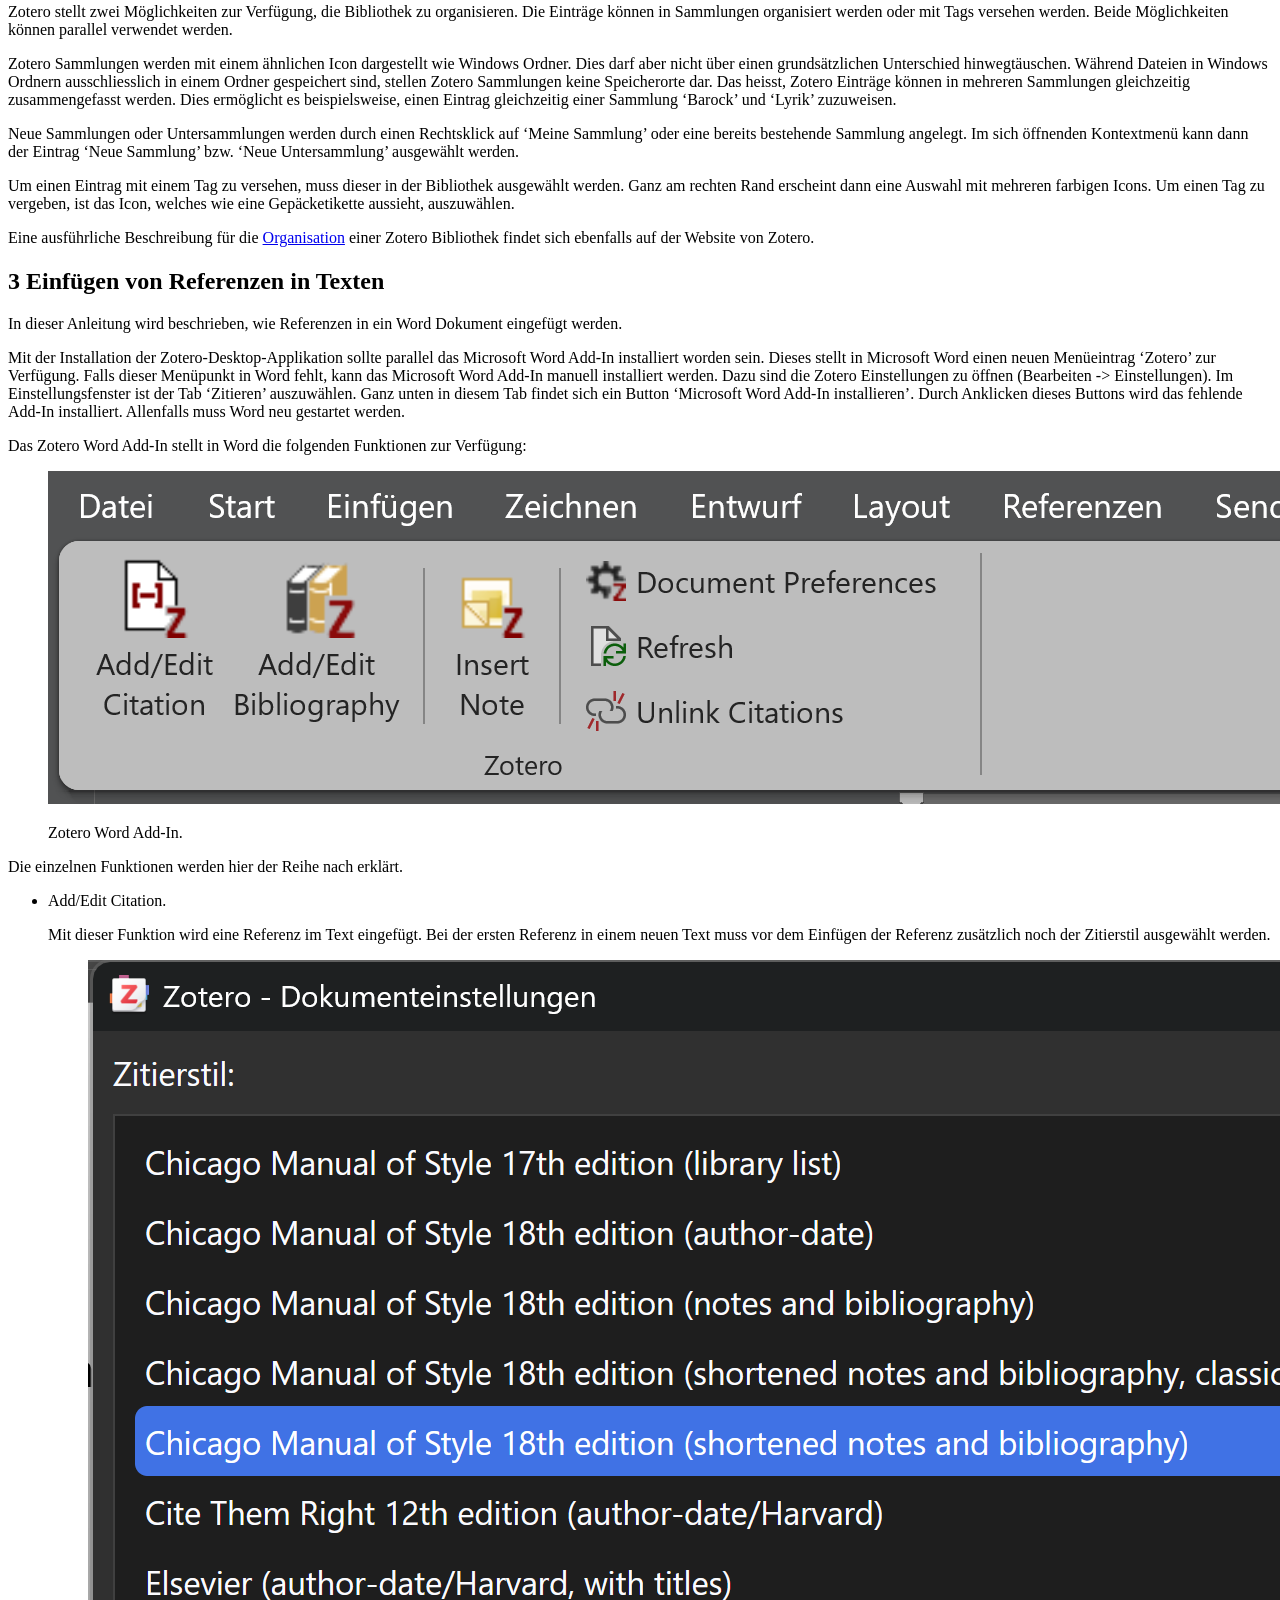
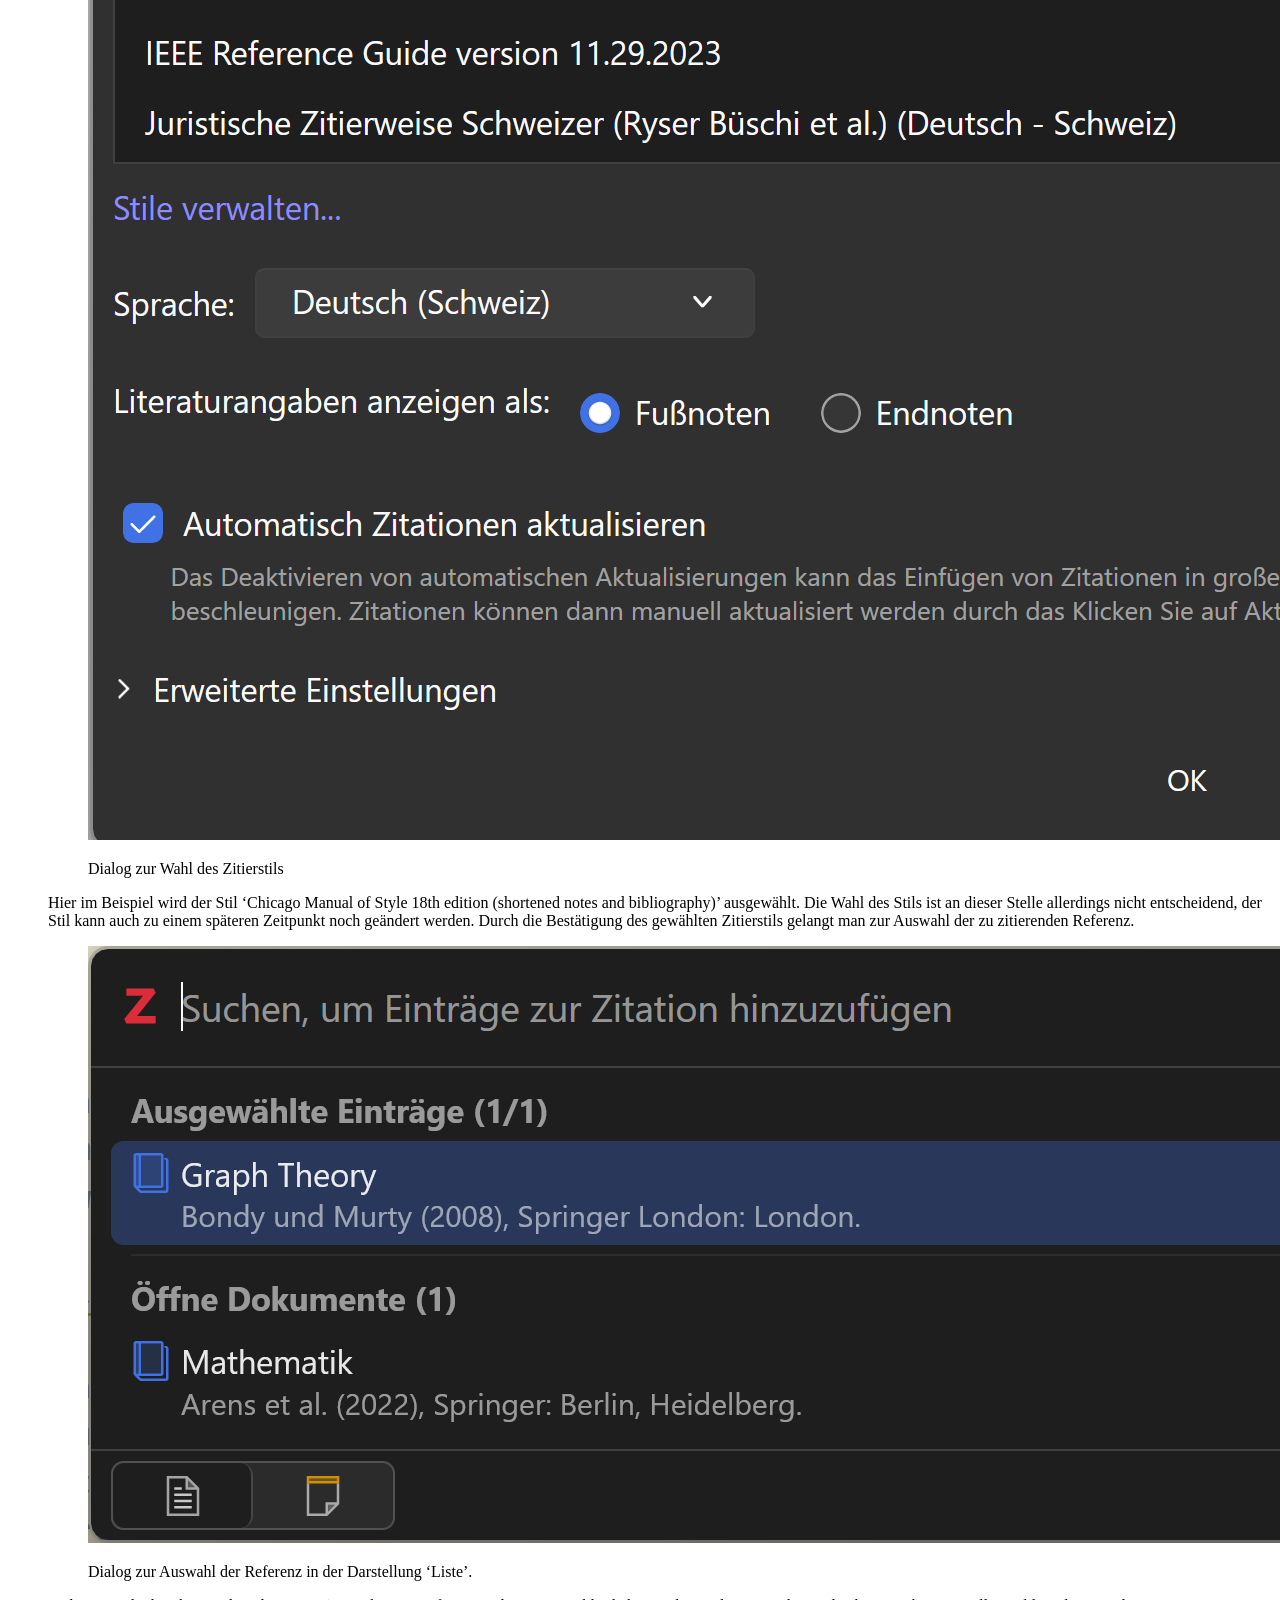
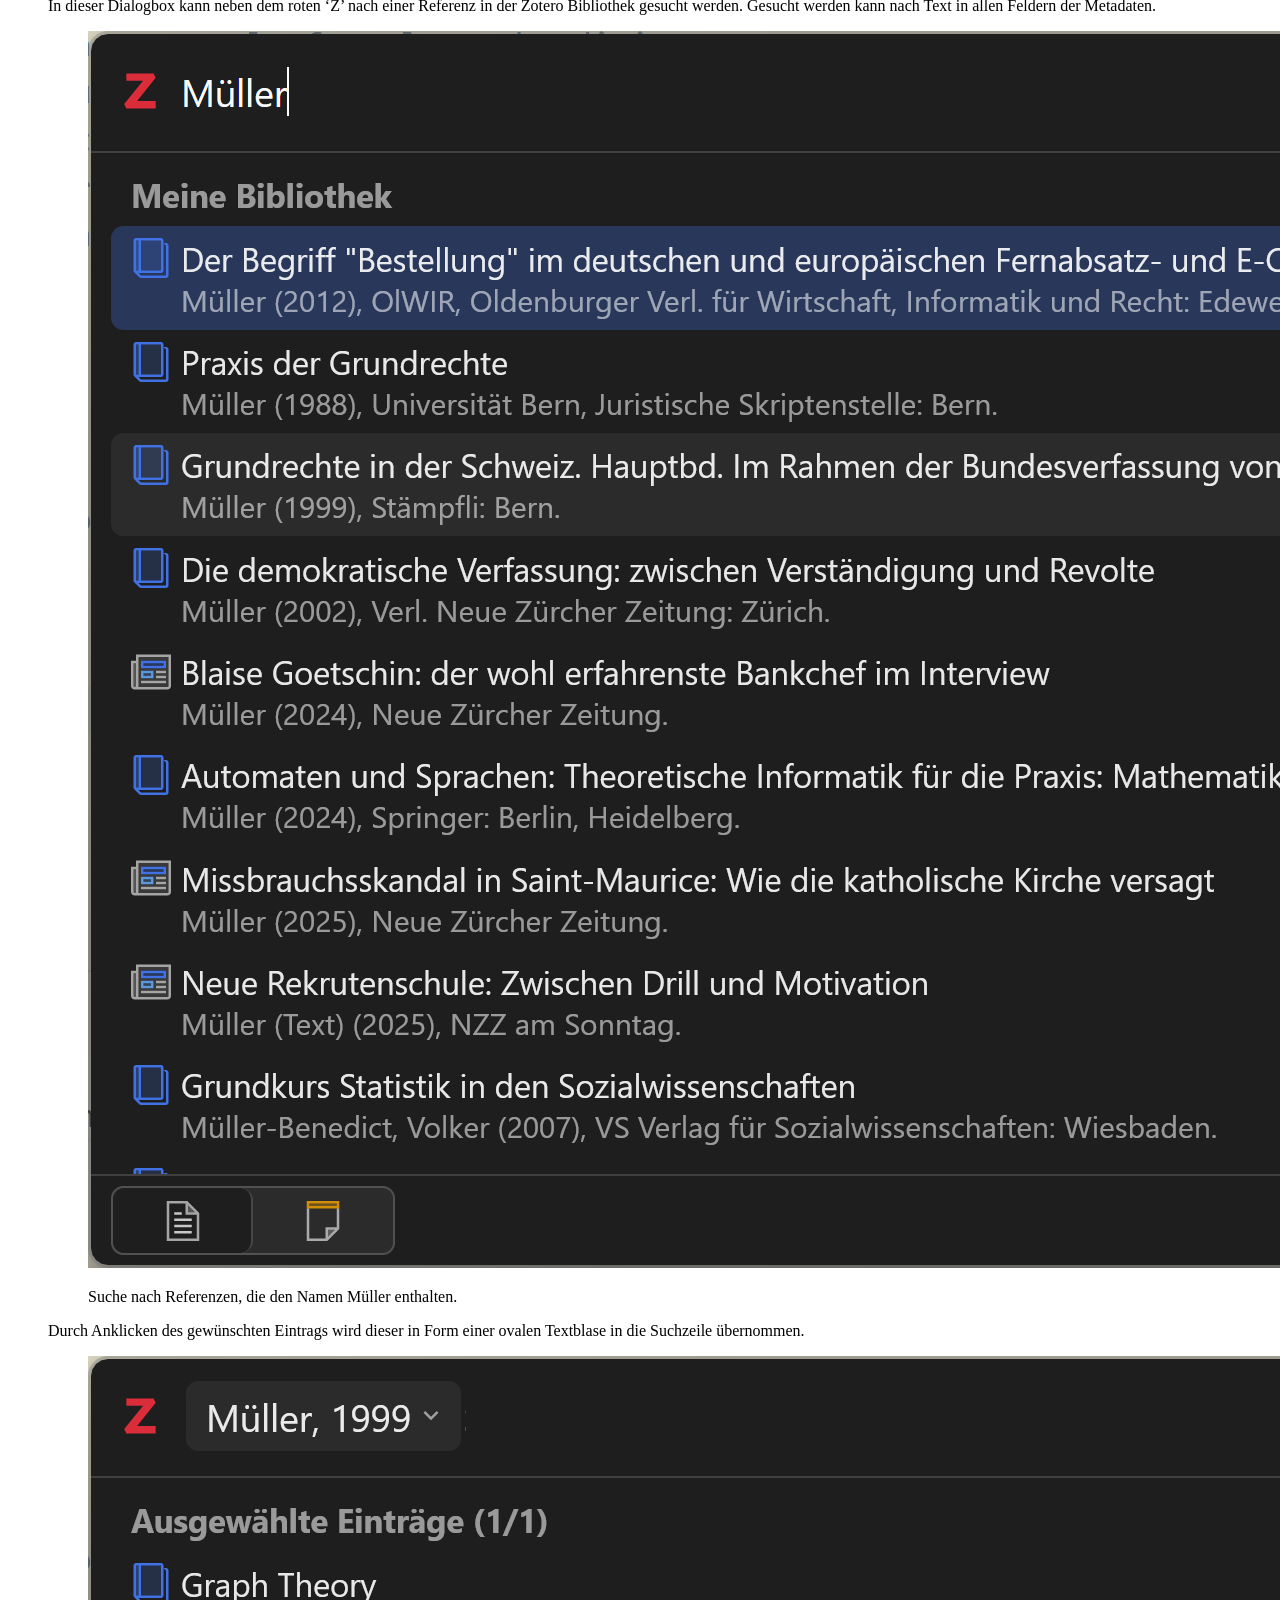
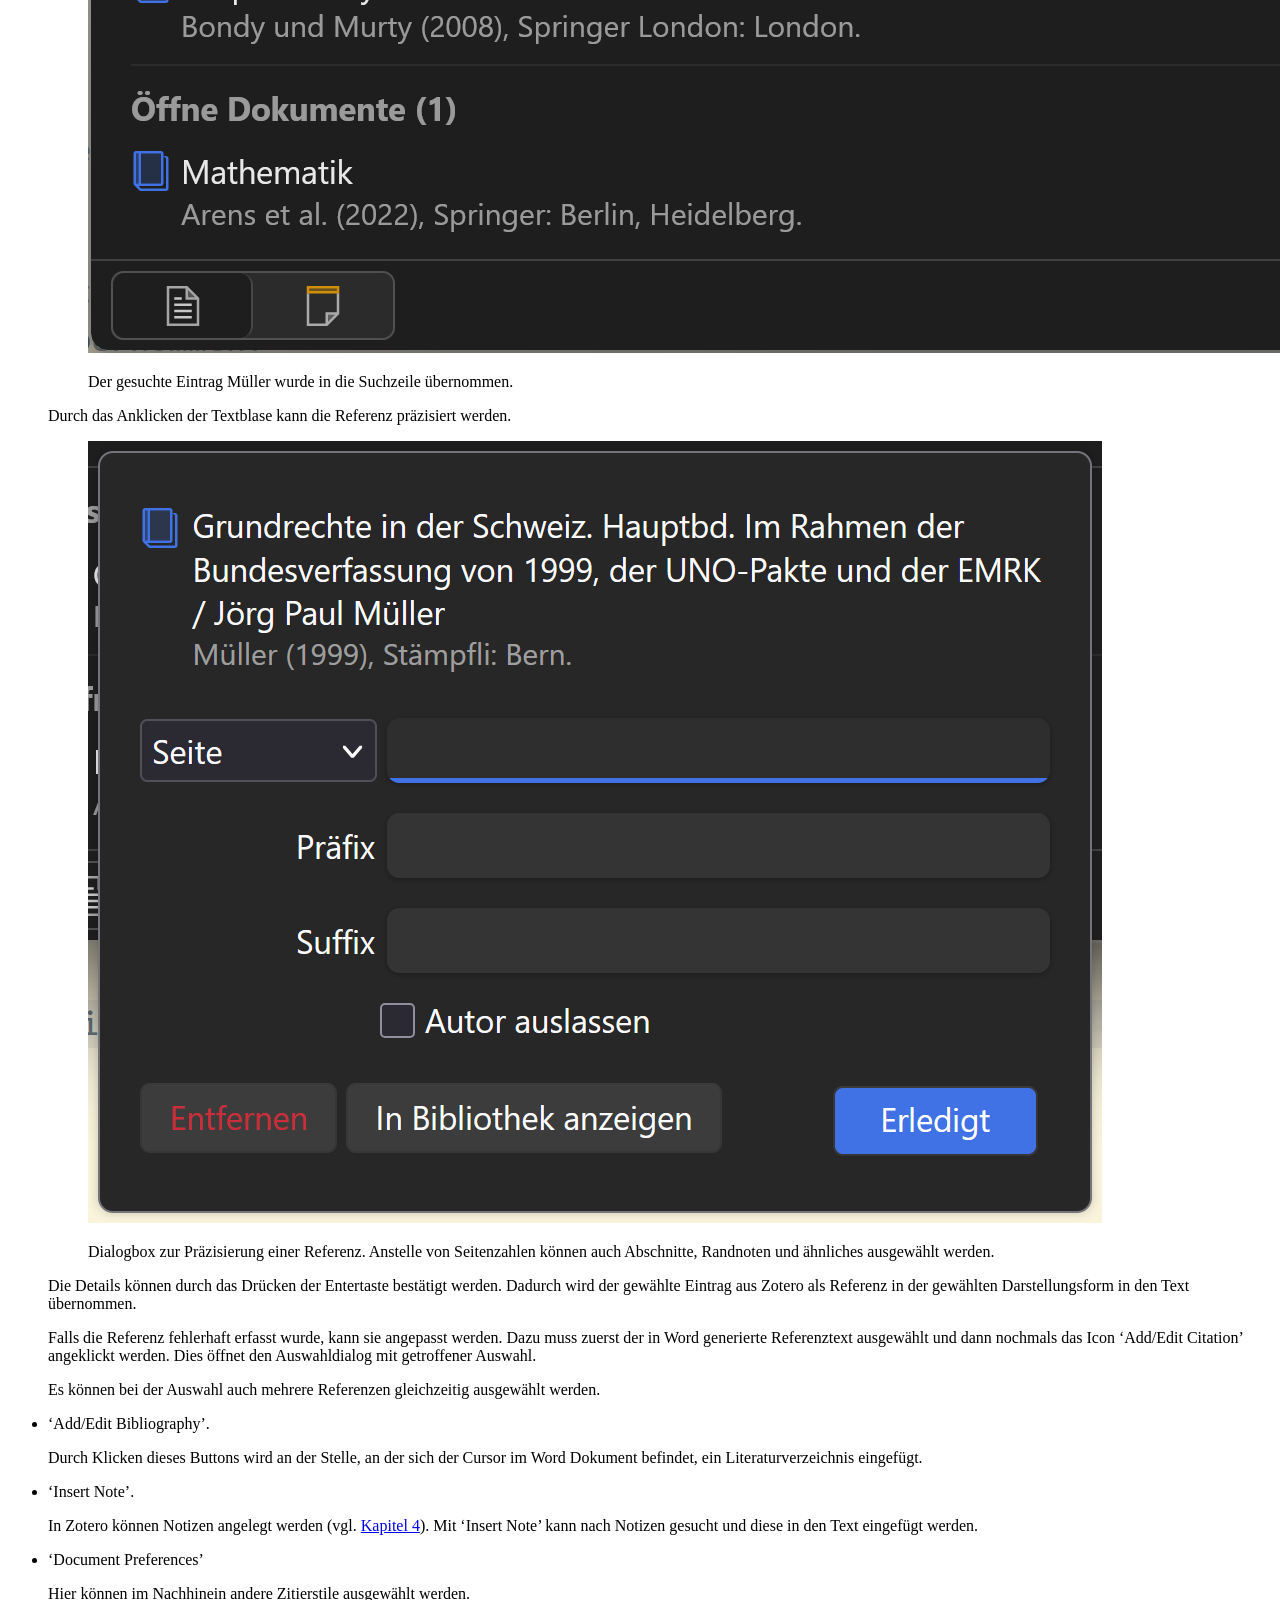
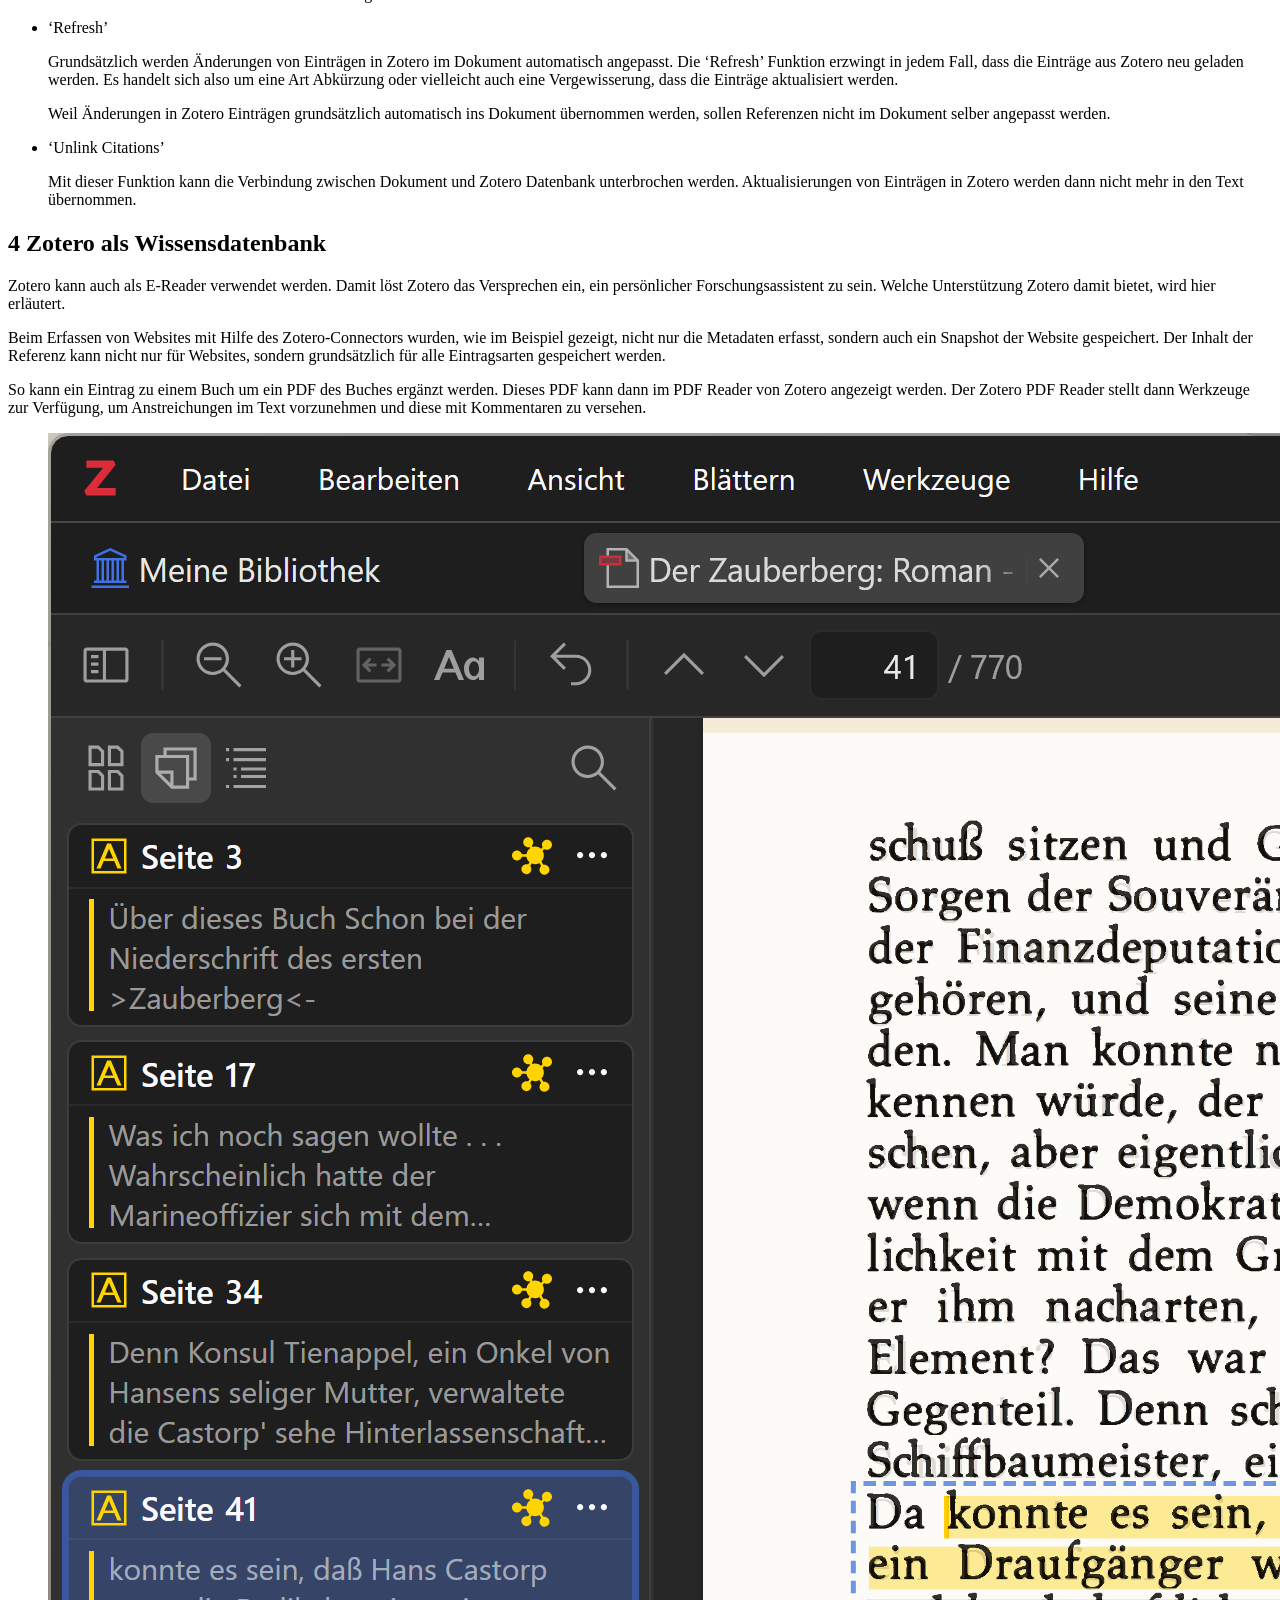
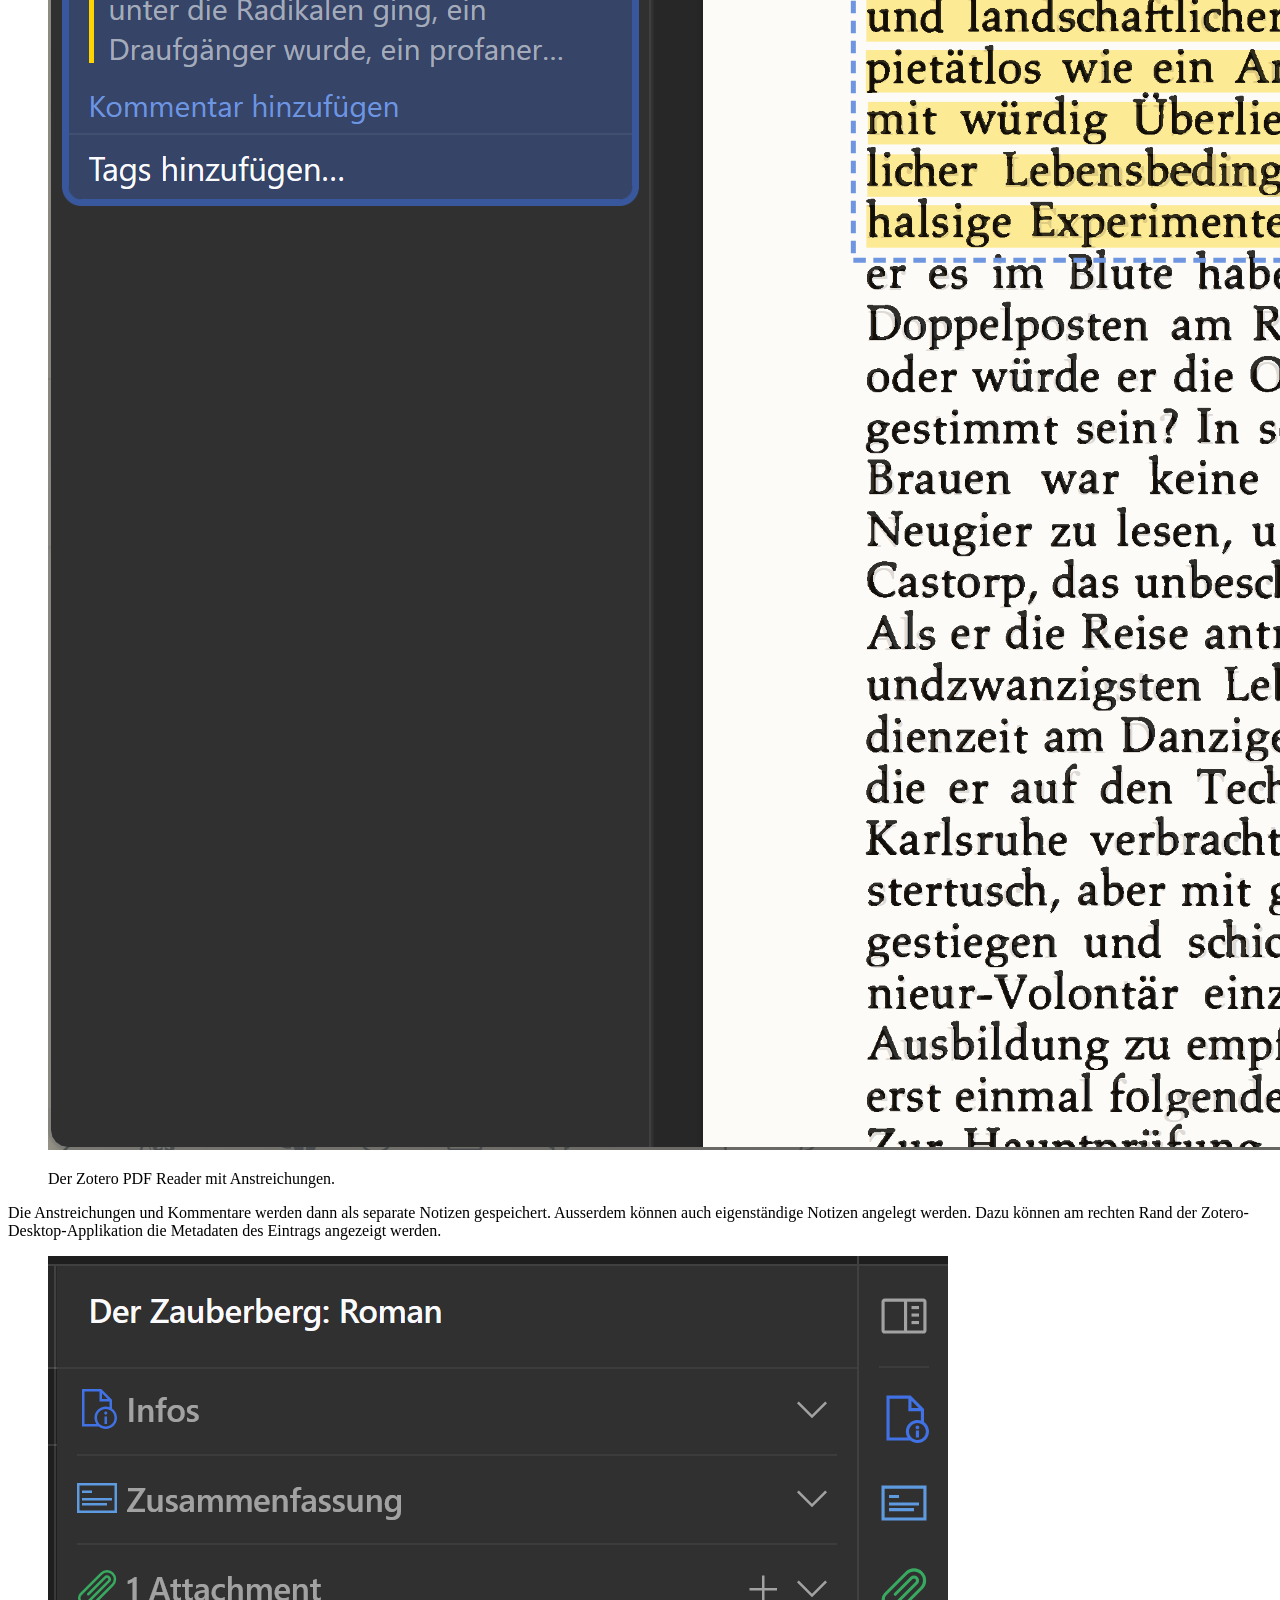
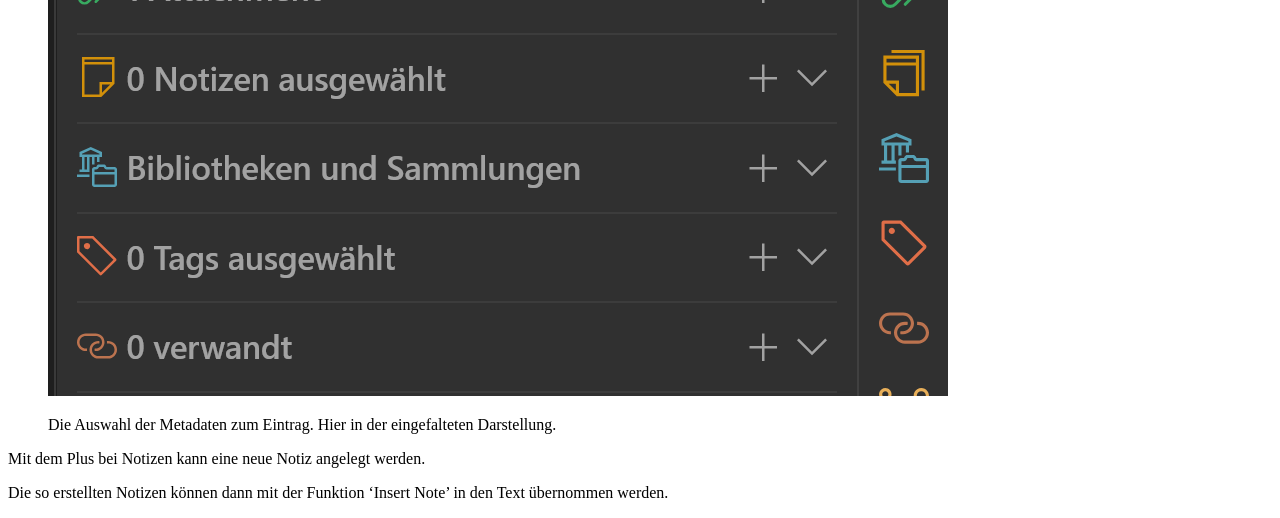
==== commit 77fb50c7: "Erfasse Andis Korrekturen" ====
--- a/docs/index.html
+++ b/docs/index.html
@@ -135,9 +135,9 @@
 </ul>
 <section id="zotero-installieren-und-einrichten" class="level2" data-number="1">
 <h2 data-number="1" class="anchored" data-anchor-id="zotero-installieren-und-einrichten"><span class="header-section-number">1</span> Zotero installieren und einrichten</h2>
-<p>Um die Funktionen von Zotero im vollen Umfang zu nutzen, ist es sinnvoll ein Zotero-Account zu erstellen. Der Account kann auf der Website von <a href="https://www.zotero.org/user/register">Zotero</a> erstellt werden. Wenn der Account nicht ausschliesslich privat genutzt werden soll, ist es sinnvoll die Schul- bzw.&nbsp;Geschäftsemail zu verwenden. Im Nutzerprofil können auch mehrere Adressen hinterlegt werden. Das ermöglicht es, die eigene Datenbank zu behalten, wenn man eine Institution verlässt.</p>
-<p>Nachdem optional ein persönlicher Account erstellt worden ist, kann der <a href="https://www.zotero.org/download/">Zotero Desktop Client</a> heruntergeladen und installiert werden. Auf der gleichen Seite findet sich auch die Möglichkeit den Zotero-Connector als Browser Plugin herunterzuladen. Dieses Plugin ist für die Arbeit mit Zotero nicht zwingend erforderlich, vereinfacht aber die Erfassung von Quellen ungemein.</p>
-<p>Wenn Zotero installiert ist, kann auf Windows Rechnern über den Menüpunkt Bearbeiten &gt; Einstellungen, Registerkarte Sync die Synchronisation mit dem eigenen Zotero-Account eingerichtet werden. Auf Mac Rechnern finden sich die Einstellungen unter dem Menü Zotero &gt; Einstellungen.</p>
+<p>Um die Funktionen von Zotero im vollen Umfang zu nutzen, ist es sinnvoll, einen Zotero-Account zu erstellen. Der Account kann auf der Website von <a href="https://www.zotero.org/user/register">Zotero</a> erstellt werden. Wenn der Account nicht ausschliesslich privat genutzt werden soll, ist es sinnvoll, die Schul- bzw.&nbsp;Geschäftsemail zu verwenden. Im Nutzerprofil können auch mehrere Adressen hinterlegt werden. Das ermöglicht es, die eigene Datenbank zu behalten, wenn man eine Institution verlässt.</p>
+<p>Nachdem optional ein persönlicher Account erstellt worden ist, kann der <a href="https://www.zotero.org/download/">Zotero Desktop Client</a> heruntergeladen und installiert werden. Auf der gleichen Seite findet sich auch die Möglichkeit, den Zotero-Connector als Browser Plugin herunterzuladen. Dieses Plugin ist für die Arbeit mit Zotero nicht zwingend erforderlich, vereinfacht aber die Erfassung von Quellen ungemein.</p>
+<p>Wenn Zotero installiert ist, kann auf Windows Rechnern über den Menüpunkt ‘Bearbeiten &gt; Einstellungen’, Registerkarte Sync die Synchronisation mit dem eigenen Zotero-Account eingerichtet werden. Auf Mac Rechnern finden sich die Einstellungen unter dem Menü ‘Zotero &gt; Einstellungen’.</p>
 </section>
 <section id="einträge-in-zotero-erstellen-und-organisieren" class="level2" data-number="2">
 <h2 data-number="2" class="anchored" data-anchor-id="einträge-in-zotero-erstellen-und-organisieren"><span class="header-section-number">2</span> Einträge in Zotero erstellen und organisieren</h2>
@@ -145,8 +145,8 @@
 <ul>
 <li><p>Eintrag mit dem Zotero-Connector erfassen.</p>
 <p>Damit Einträge mit dem Zotero-Connector erfasst werden können, muss neben dem Browser auch die Zotero-Desktop-Applikation geöffnet sein. Gearbeitet wird bei geöffneter Zotero-Desktop-Applikation im Browser.</p>
-<p>Nach der Installation des Zotero-Connectors für den verwendeten Browser muss dieser via Plugin Manager (in den meisten Browser ein Icon, das wie ein Puzzle Teil aussieht <img src="image.png" style="height:1em">) an die Menüzeile angepinnt werden. Durch das Anpinnen erscheint in der Menüzeile ein neues Symbol in Form eines grauen Buchstaben ‘Z’.</p>
-<p>Für das Beispiel soll der <a href="https://de.wikipedia.org/wiki/Zotero">Wikipedia Artikel zu Zotero</a> erfasst werden. Dazu muss die <a href="https://de.wikipedia.org/wiki/Zotero">Website</a> geöffnet werden. Wenn die Website offen ist, kann das graue ‘Z’ Symbol angeklickt werden. Beim erstmaligen Anklicken erscheint ein Hinweisfenster. Dieses kann angenommen werden. Anschliessend öffnet sich oben rechts im Browser ein Pop-Up Fenster, das einem mitteilt, dass die Website nach Zotero gespeichert wird und dass ein Snapshot der Website angelegt wird. Ausserdem hat das Symbol für den Zotero Connector eine neue Darstellung erhalten. Neu sieht es wie ein aufgeschlagenes Buch aus. So zeigt der Zotero-Connector an, als welche Kategorie der Eintrag angelegt wird. Im Fall der Wikipedia ist das ein Enzyklopädieartikel. Der Zotero-Connector erkennt mehr oder weniger zuverlässig, um was für einen Eintrag es sich handelt. Der Eintrag muss aber in jedem Fall kontrolliert und gegebenenfalls ergänzt und korrigiert werden.</p>
+<p>Nach der Installation des Zotero-Connectors für den verwendeten Browser muss dieser via Plugin Manager (in den meisten Browser ein Icon, das wie ein Puzzle Teil aussieht <img src="image.png" style="height:1em">) an die Menüzeile angepinnt werden. Durch das Anpinnen erscheint in der Menüzeile ein neues Symbol in Form eines grauen Buchstabens ‘Z’.</p>
+<p>Für das Beispiel soll der <a href="https://de.wikipedia.org/wiki/Zotero">Wikipedia Artikel zu Zotero</a> erfasst werden. Dazu muss die <a href="https://de.wikipedia.org/wiki/Zotero">Website</a> geöffnet werden. Wenn die Website offen ist, kann das graue ‘Z’ Symbol angeklickt werden. Beim erstmaligen Anklicken erscheint ein Hinweisfenster. Dieses kann angenommen werden. Anschliessend öffnet sich oben rechts im Browser ein Pop-Up Fenster, das einem mitteilt, dass die Website nach Zotero gespeichert wird und dass ein Snapshot der Website angelegt wird. Ausserdem hat das Symbol für den Zotero Connector eine neue Darstellung erhalten. Neu sieht es wie ein aufgeschlagenes Buch aus. So zeigt der Zotero-Connector an, als welche Kategorie der Eintrag angelegt wird. Im Fall Wikipedia ist das ein Enzyklopädieartikel. Der Zotero-Connector erkennt mehr oder weniger zuverlässig, um was für eine Kategorie von Eintrag es sich handelt. Der Eintrag muss aber in jedem Fall kontrolliert und gegebenenfalls ergänzt und korrigiert werden.</p>
 <p>Ebenfalls über den Zotero-Connector können bibliographische Angaben aus Bibliothekskatalogen übernommen werden. Als Beispiel dient hier ein Eintrag im swisscovery Katalog zu <a href="https://swisscovery.slsp.ch/discovery/fulldisplay?docid=alma991171274013205501&amp;context=L&amp;vid=41SLSP_NETWORK:VU1_UNION&amp;lang=de&amp;search_scope=DN_and_CI&amp;adaptor=Local%20Search%20Engine&amp;isFrbr=true&amp;tab=41SLSP_NETWORK&amp;query=any,contains,le%20rouge%20et%20le%20noir&amp;sortby=date_d&amp;facet=frbrgroupid,include,9034117119244122733&amp;offset=0">Le rouge et le noir</a>. Wenn dieser Eintrag aufgerufen wird, nimmt der Zotero-Connector die Form eines Buches an. Dieser Eintrag wird als Buch angelegt, allerdings ohne Snapshot. Der Zotero-Connector erkennt korrekt, dass die Website von swisscovery ausschliesslich die Metadaten zum Buch zur Verfügung stellt.</p>
 <p>Andere Websites funktionieren analog zu diesen beiden Beispielen.</p></li>
 <li><p>Eintrag mittels eines Identifikators erfassen.</p>
@@ -160,13 +160,13 @@
 <p>Zotero stellt zwei Möglichkeiten zur Verfügung, die Bibliothek zu organisieren. Die Einträge können in Sammlungen organisiert werden oder mit Tags versehen werden. Beide Möglichkeiten können parallel verwendet werden.</p>
 <p>Zotero Sammlungen werden mit einem ähnlichen Icon dargestellt wie Windows Ordner. Dies darf aber nicht über einen grundsätzlichen Unterschied hinwegtäuschen. Während Dateien in Windows Ordnern ausschliesslich in einem Ordner gespeichert sind, stellen Zotero Sammlungen keine Speicherorte dar. Das heisst, Zotero Einträge können in mehreren Sammlungen gleichzeitig zusammengefasst werden. Dies ermöglicht es beispielsweise, einen Eintrag gleichzeitig einer Sammlung ‘Barock’ und ‘Lyrik’ zuzuweisen.</p>
 <p>Neue Sammlungen oder Untersammlungen werden durch einen Rechtsklick auf ‘Meine Sammlung’ oder eine bereits bestehende Sammlung angelegt. Im sich öffnenden Kontextmenü kann dann der Eintrag ‘Neue Sammlung’ bzw. ‘Neue Untersammlung’ ausgewählt werden.</p>
-<p>Um einen Eintrag mit einem Tag zu versehen, muss dieser in der Bibliothek ausgewählt werden. Ganz am rechten Rand erscheint dann eine Auswahl mit mehreren farbigen Icons. Um ein Tag zu vergeben, ist das Icon, welches wie eine Gepäcketikette aussieht, auszuwählen.</p>
+<p>Um einen Eintrag mit einem Tag zu versehen, muss dieser in der Bibliothek ausgewählt werden. Ganz am rechten Rand erscheint dann eine Auswahl mit mehreren farbigen Icons. Um einen Tag zu vergeben, ist das Icon, welches wie eine Gepäcketikette aussieht, auszuwählen.</p>
 <p>Eine ausführliche Beschreibung für die <a href="https://www.zotero.org/support/collections_and_tags">Organisation</a> einer Zotero Bibliothek findet sich ebenfalls auf der Website von Zotero.</p>
 </section>
 <section id="einfügen-von-referenzen-in-texten" class="level2" data-number="3">
 <h2 data-number="3" class="anchored" data-anchor-id="einfügen-von-referenzen-in-texten"><span class="header-section-number">3</span> Einfügen von Referenzen in Texten</h2>
 <p>In dieser Anleitung wird beschrieben, wie Referenzen in ein Word Dokument eingefügt werden.</p>
-<p>Mit der Installation der Zotero-Desktop-Applikation sollte parallel das Microsoft Word Add-In installiert worden sein. Dieses stellt in Microsoft Word einen neuen Menüeintrag ‘Zotero’ zur Verfügung. Falls dieser Menüpunkt in Word fehlt, kann das Microsoft Word Add-In manuell installiert werden. Dazu sind die Zotero Einstellungen zu öffnen (Bearbeiten -&gt; Einstellungen). Im Einstellungsfenster ist der Tab ‘Zitieren’ auszuwählen. Ganz unten in diesem Tab findet sich ein Button ‘Microsoft Word Add-In installieren’. Durch anklicken dieses Buttons wird das fehlende Add-In installiert. Allenfalls muss Word neu gestartet werden.</p>
+<p>Mit der Installation der Zotero-Desktop-Applikation sollte parallel das Microsoft Word Add-In installiert worden sein. Dieses stellt in Microsoft Word einen neuen Menüeintrag ‘Zotero’ zur Verfügung. Falls dieser Menüpunkt in Word fehlt, kann das Microsoft Word Add-In manuell installiert werden. Dazu sind die Zotero Einstellungen zu öffnen (Bearbeiten -&gt; Einstellungen). Im Einstellungsfenster ist der Tab ‘Zitieren’ auszuwählen. Ganz unten in diesem Tab findet sich ein Button ‘Microsoft Word Add-In installieren’. Durch Anklicken dieses Buttons wird das fehlende Add-In installiert. Allenfalls muss Word neu gestartet werden.</p>
 <p>Das Zotero Word Add-In stellt in Word die folgenden Funktionen zur Verfügung:</p>
 <div class="quarto-figure quarto-figure-center">
 <figure class="figure">
@@ -239,7 +239,7 @@
 <figcaption>Der Zotero PDF Reader mit Anstreichungen.</figcaption>
 </figure>
 </div>
-<p>Die Anstreichungen und Kommentare werden dann als separate Notizen gespeichert. Ausserdem können auch eigenständige Notizen angelegt werden. Dazu kann am Rechten Rand der Zotero-Desktop-Applikation die Metadaten des Eintrags angezeigt werden.</p>
+<p>Die Anstreichungen und Kommentare werden dann als separate Notizen gespeichert. Ausserdem können auch eigenständige Notizen angelegt werden. Dazu können am rechten Rand der Zotero-Desktop-Applikation die Metadaten des Eintrags angezeigt werden.</p>
 <div class="quarto-figure quarto-figure-center">
 <figure class="figure">
 <p><img src="metadata.png" class="img-fluid figure-img"></p>
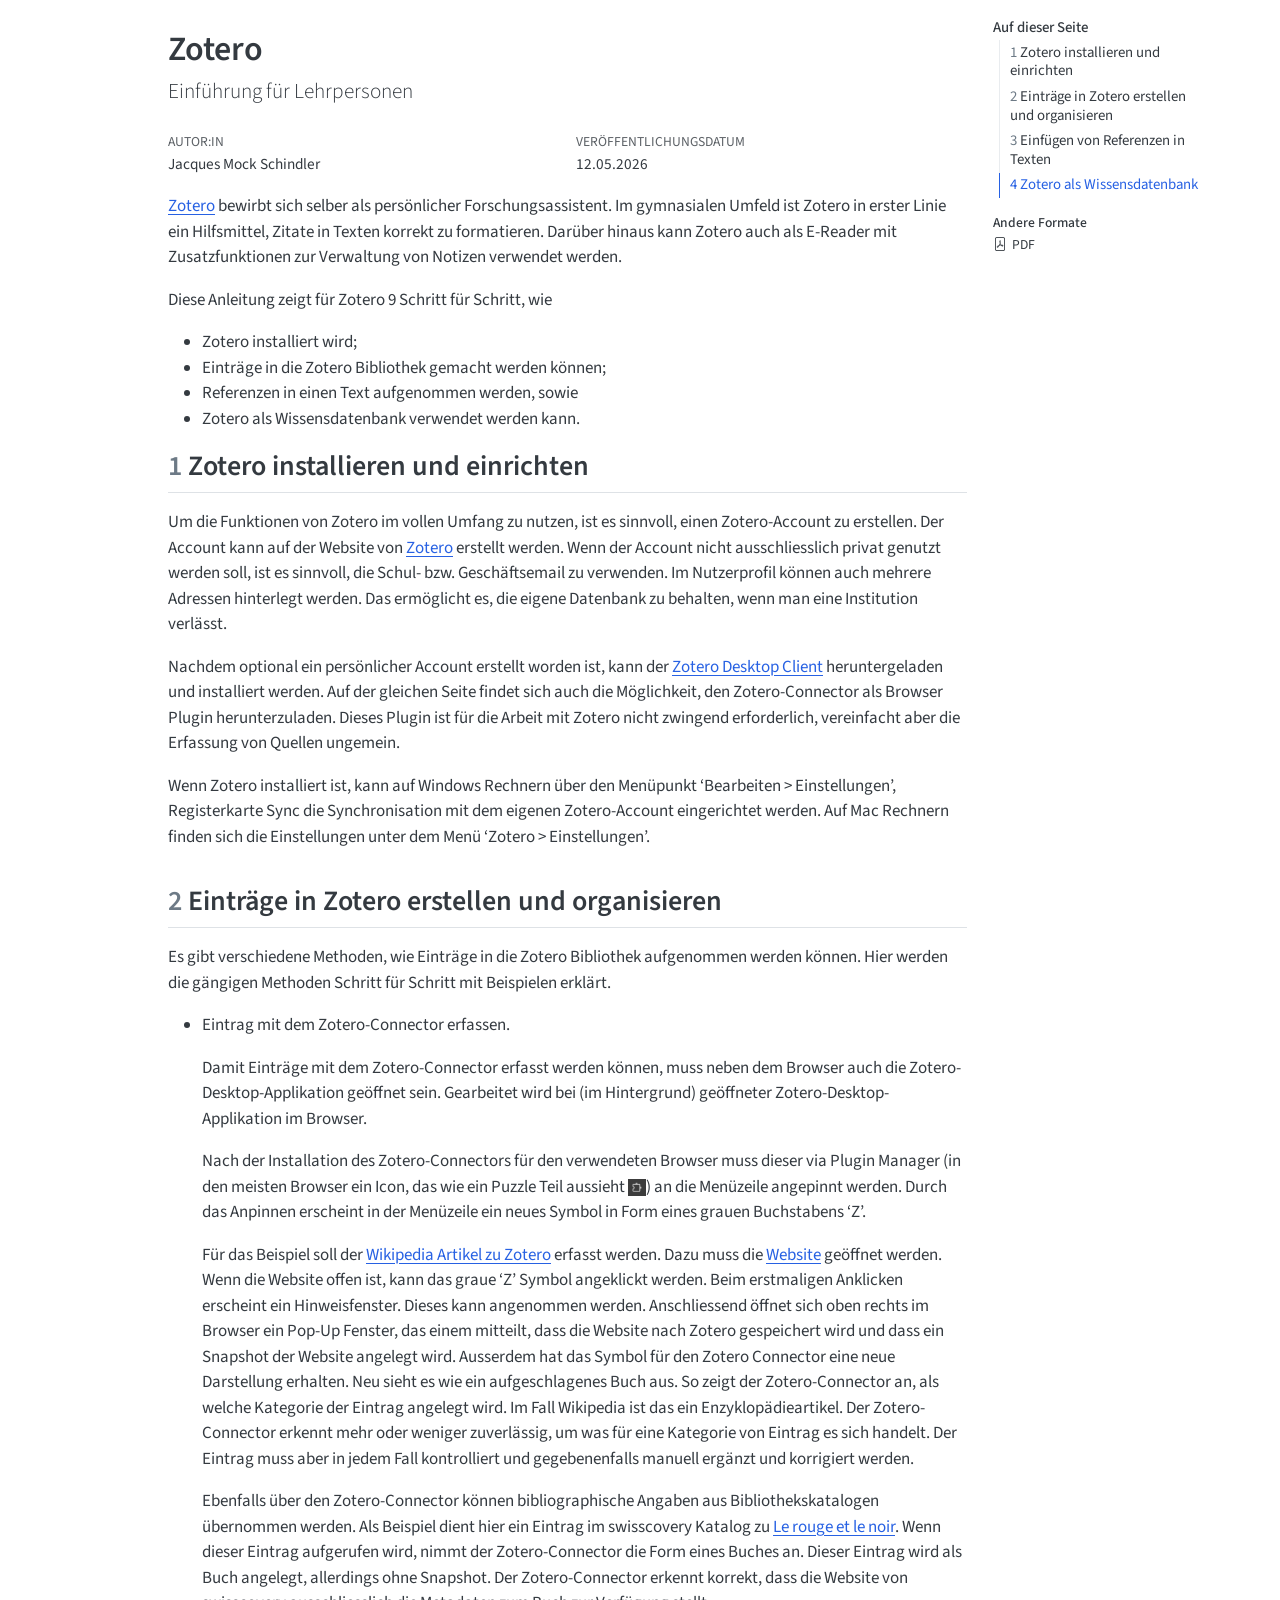
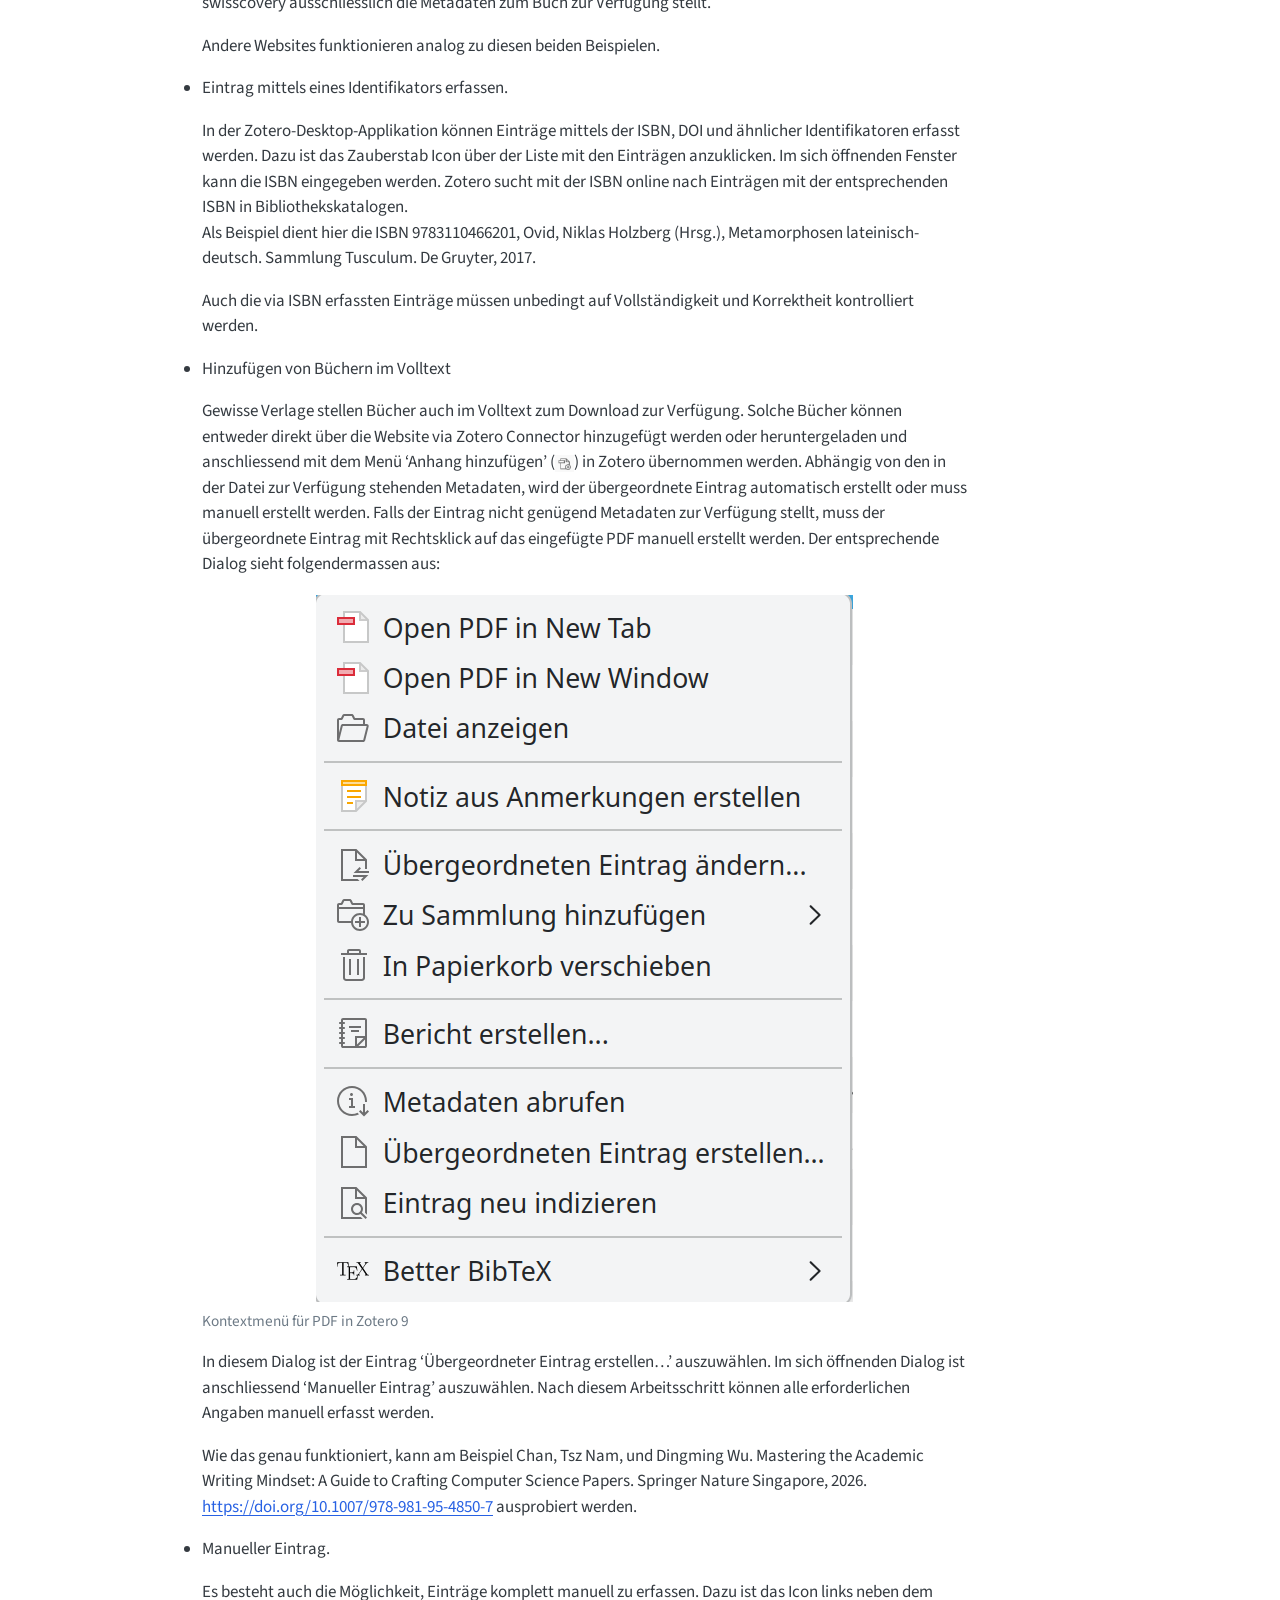
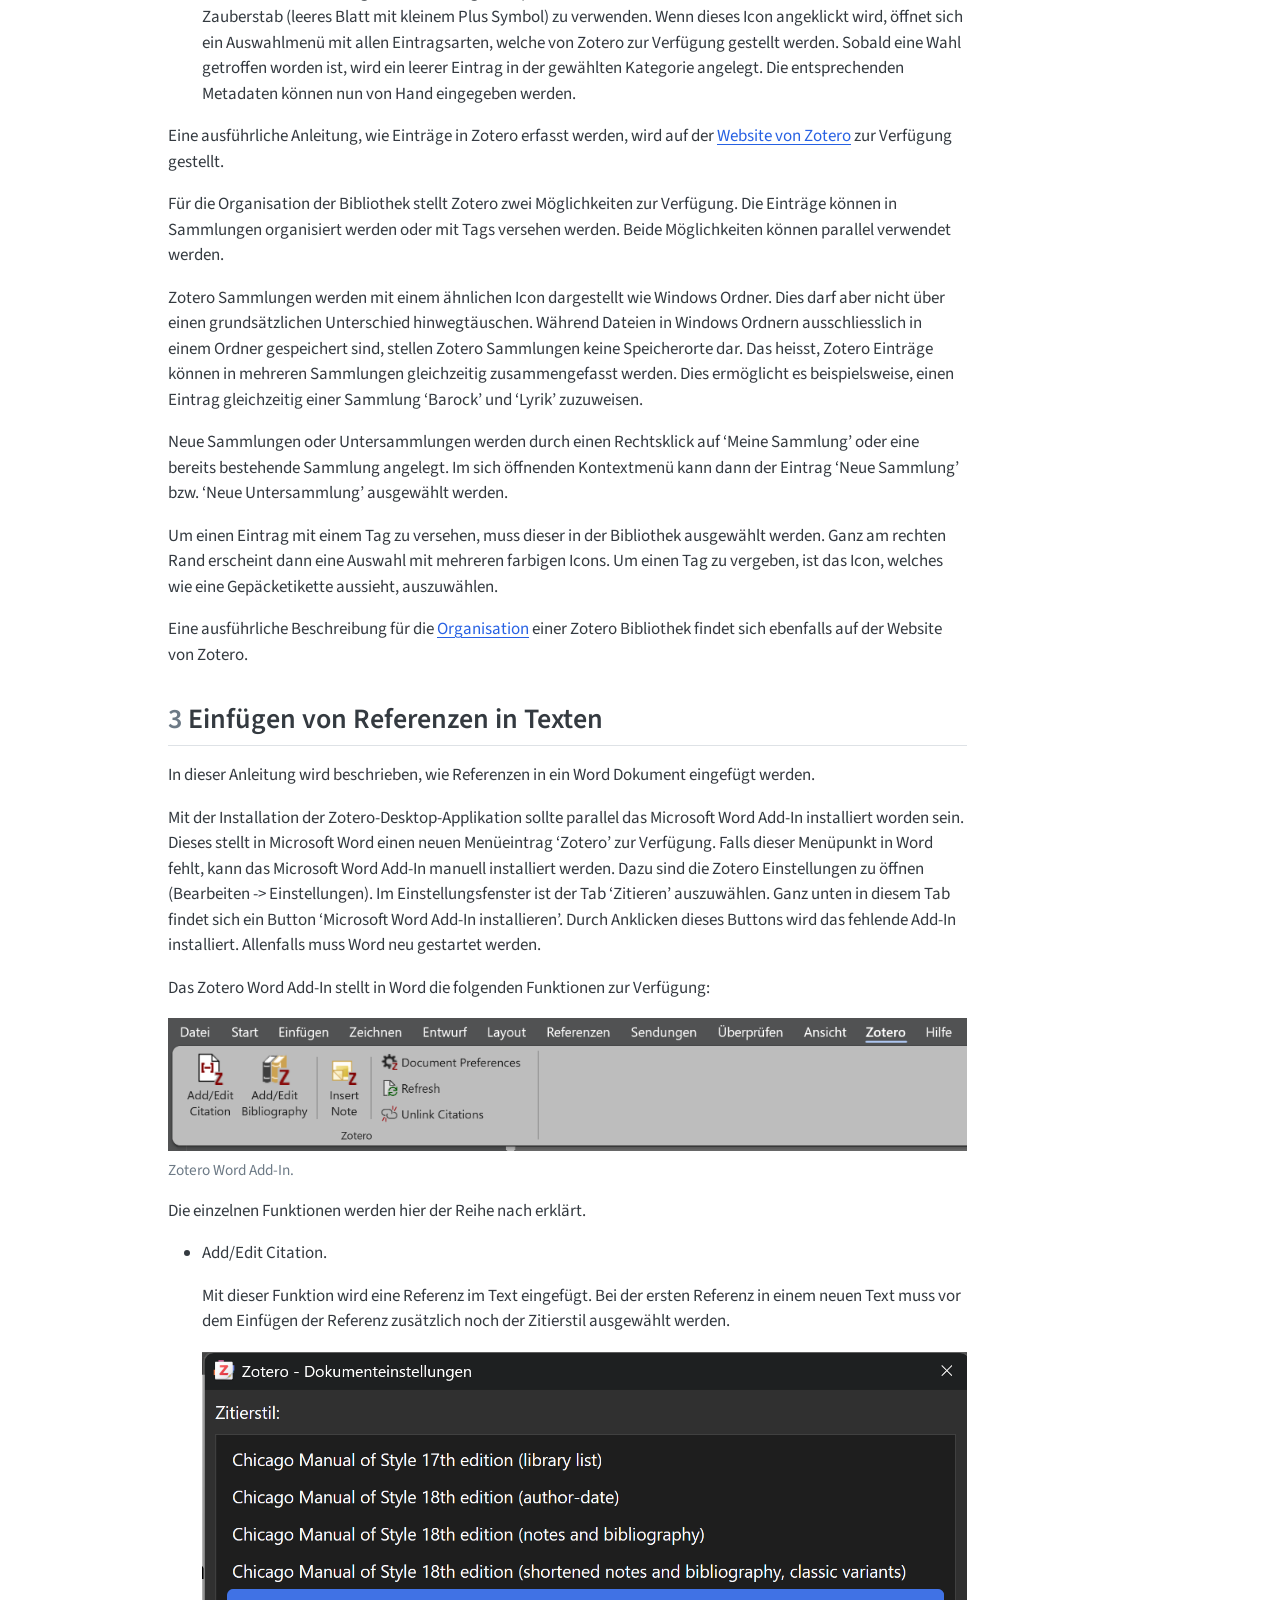
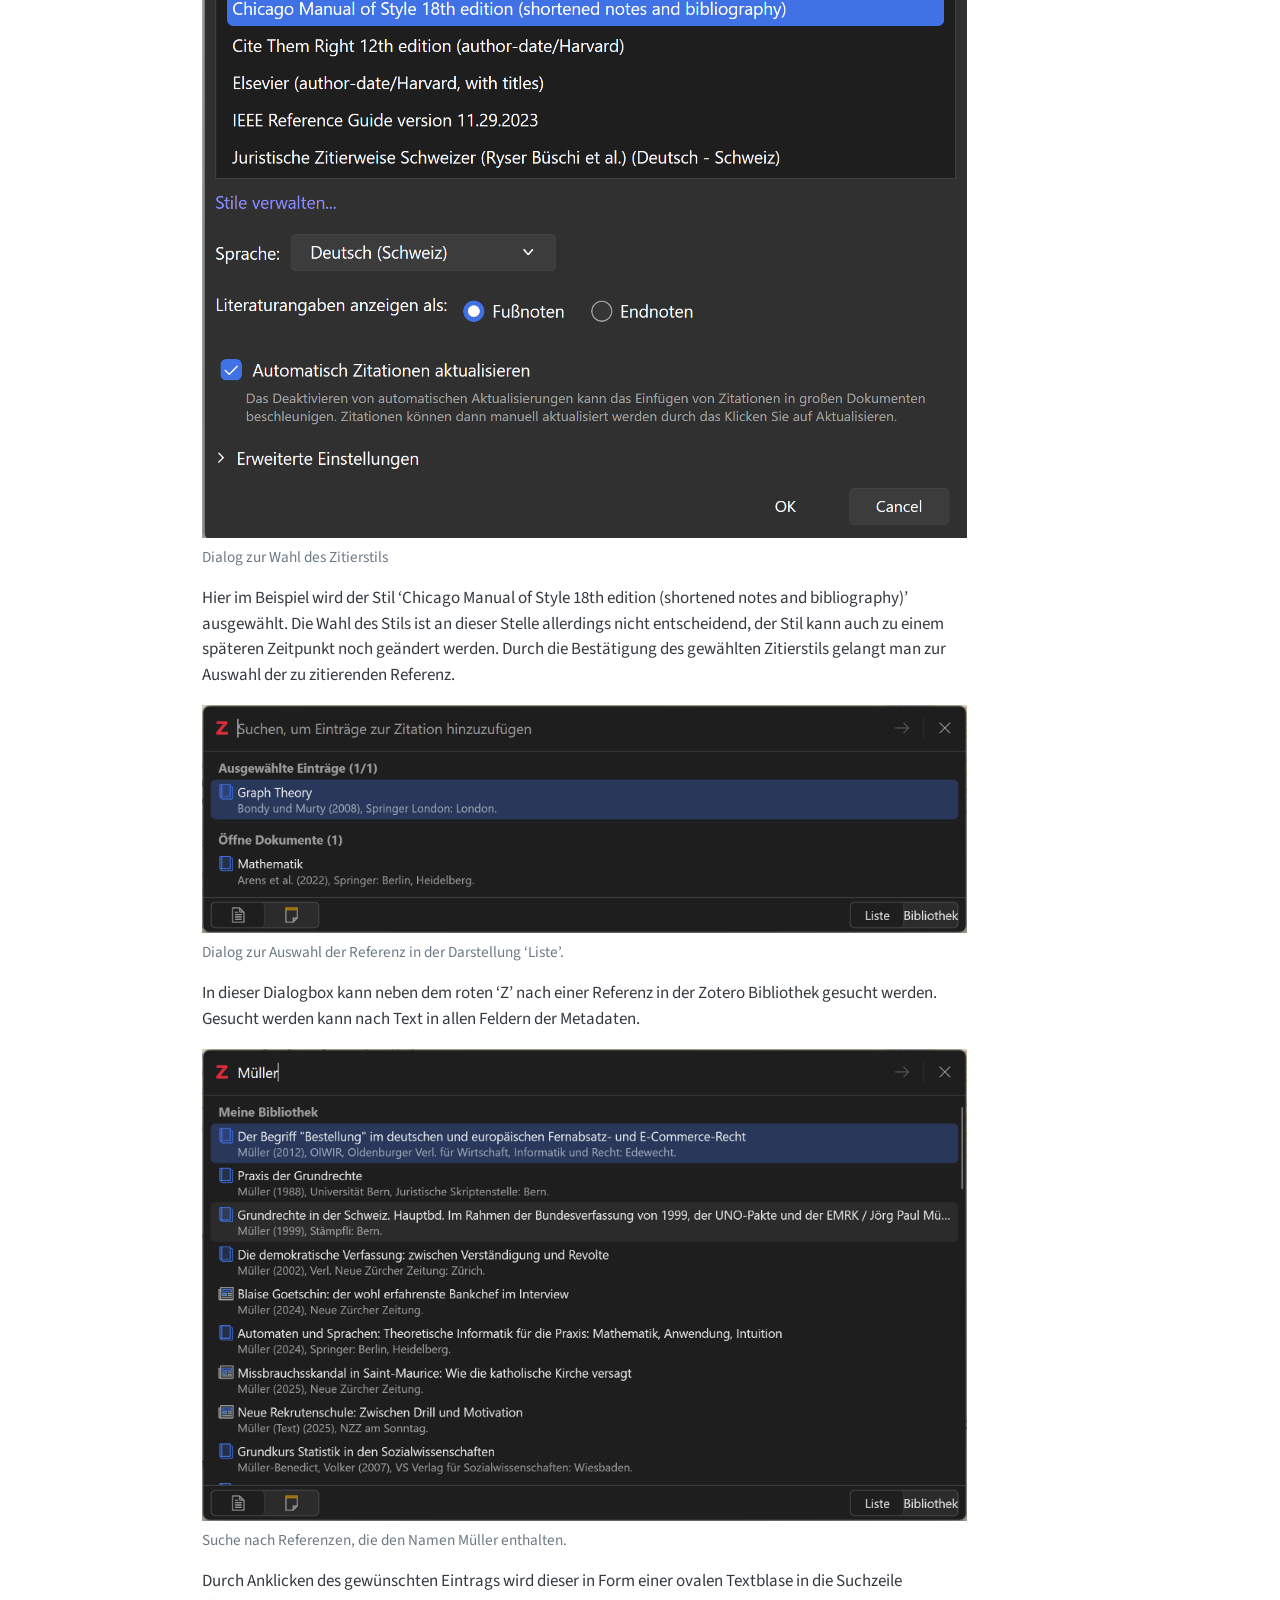
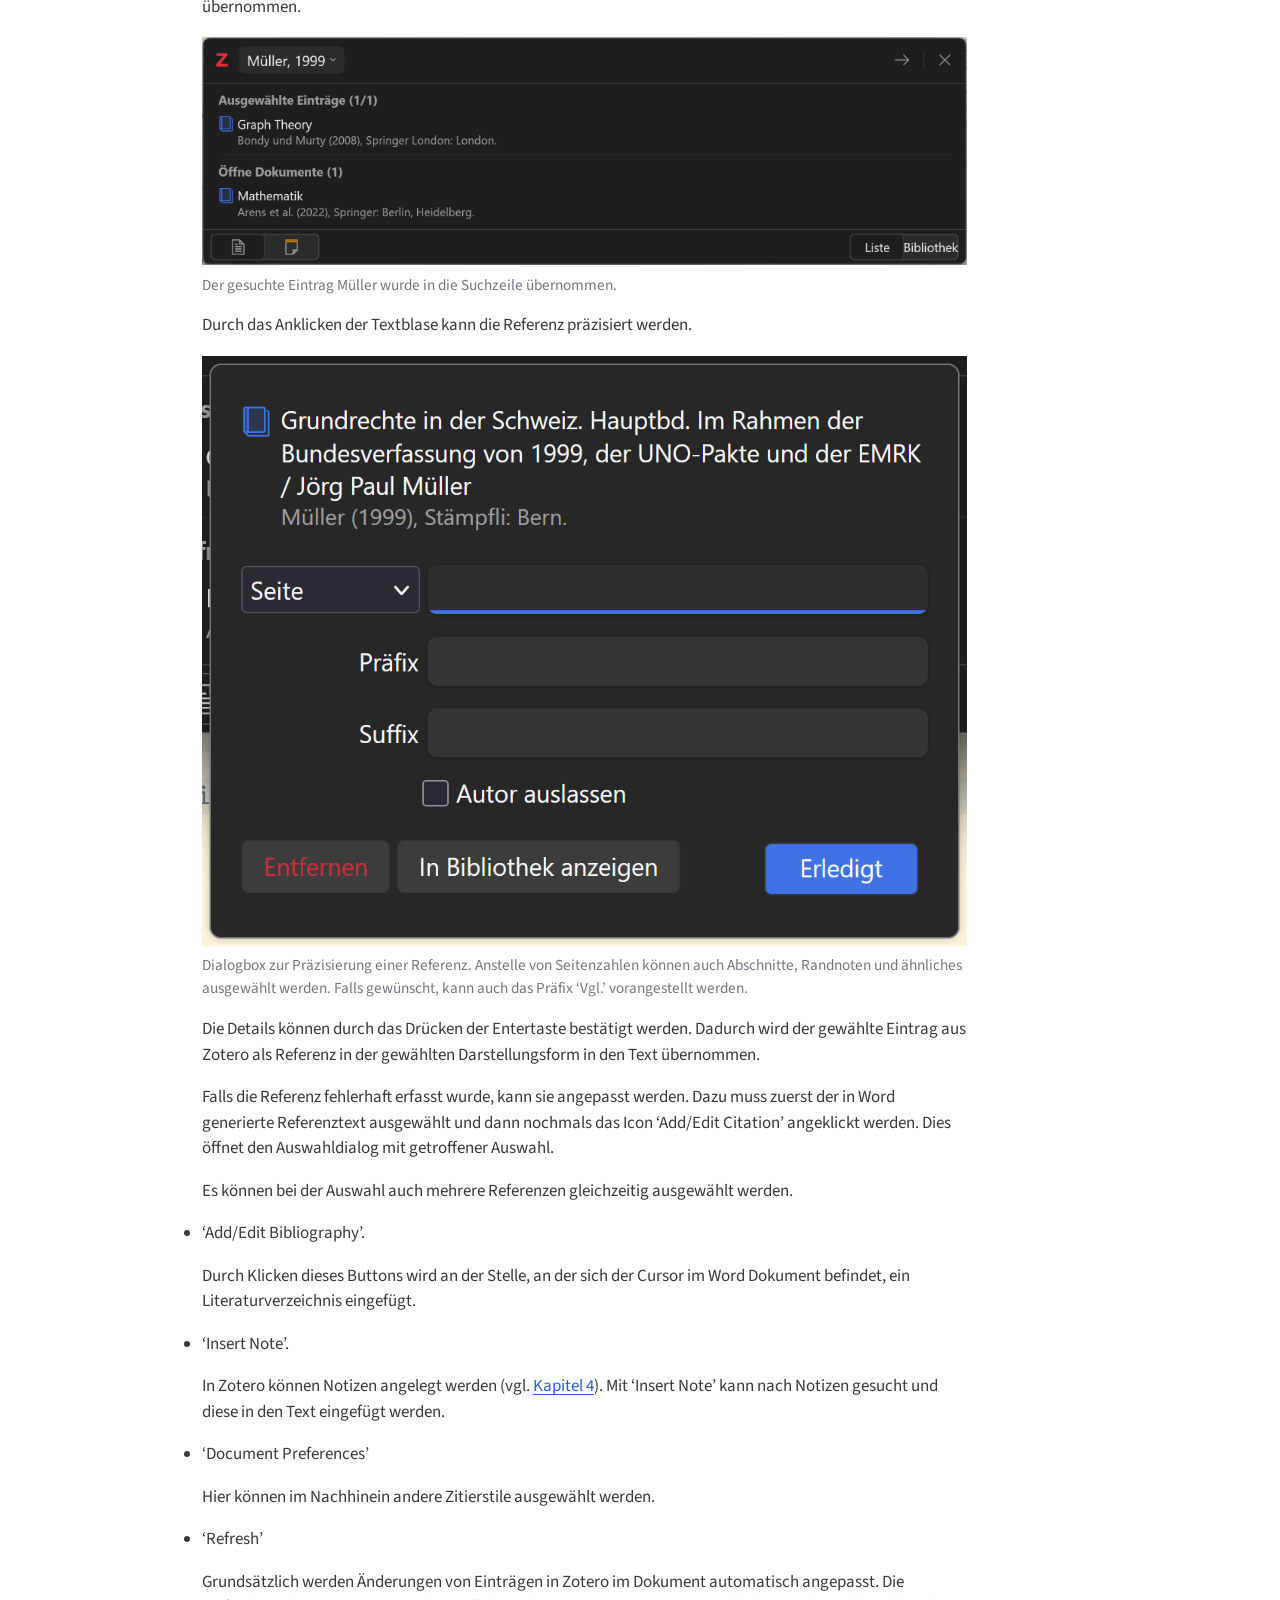
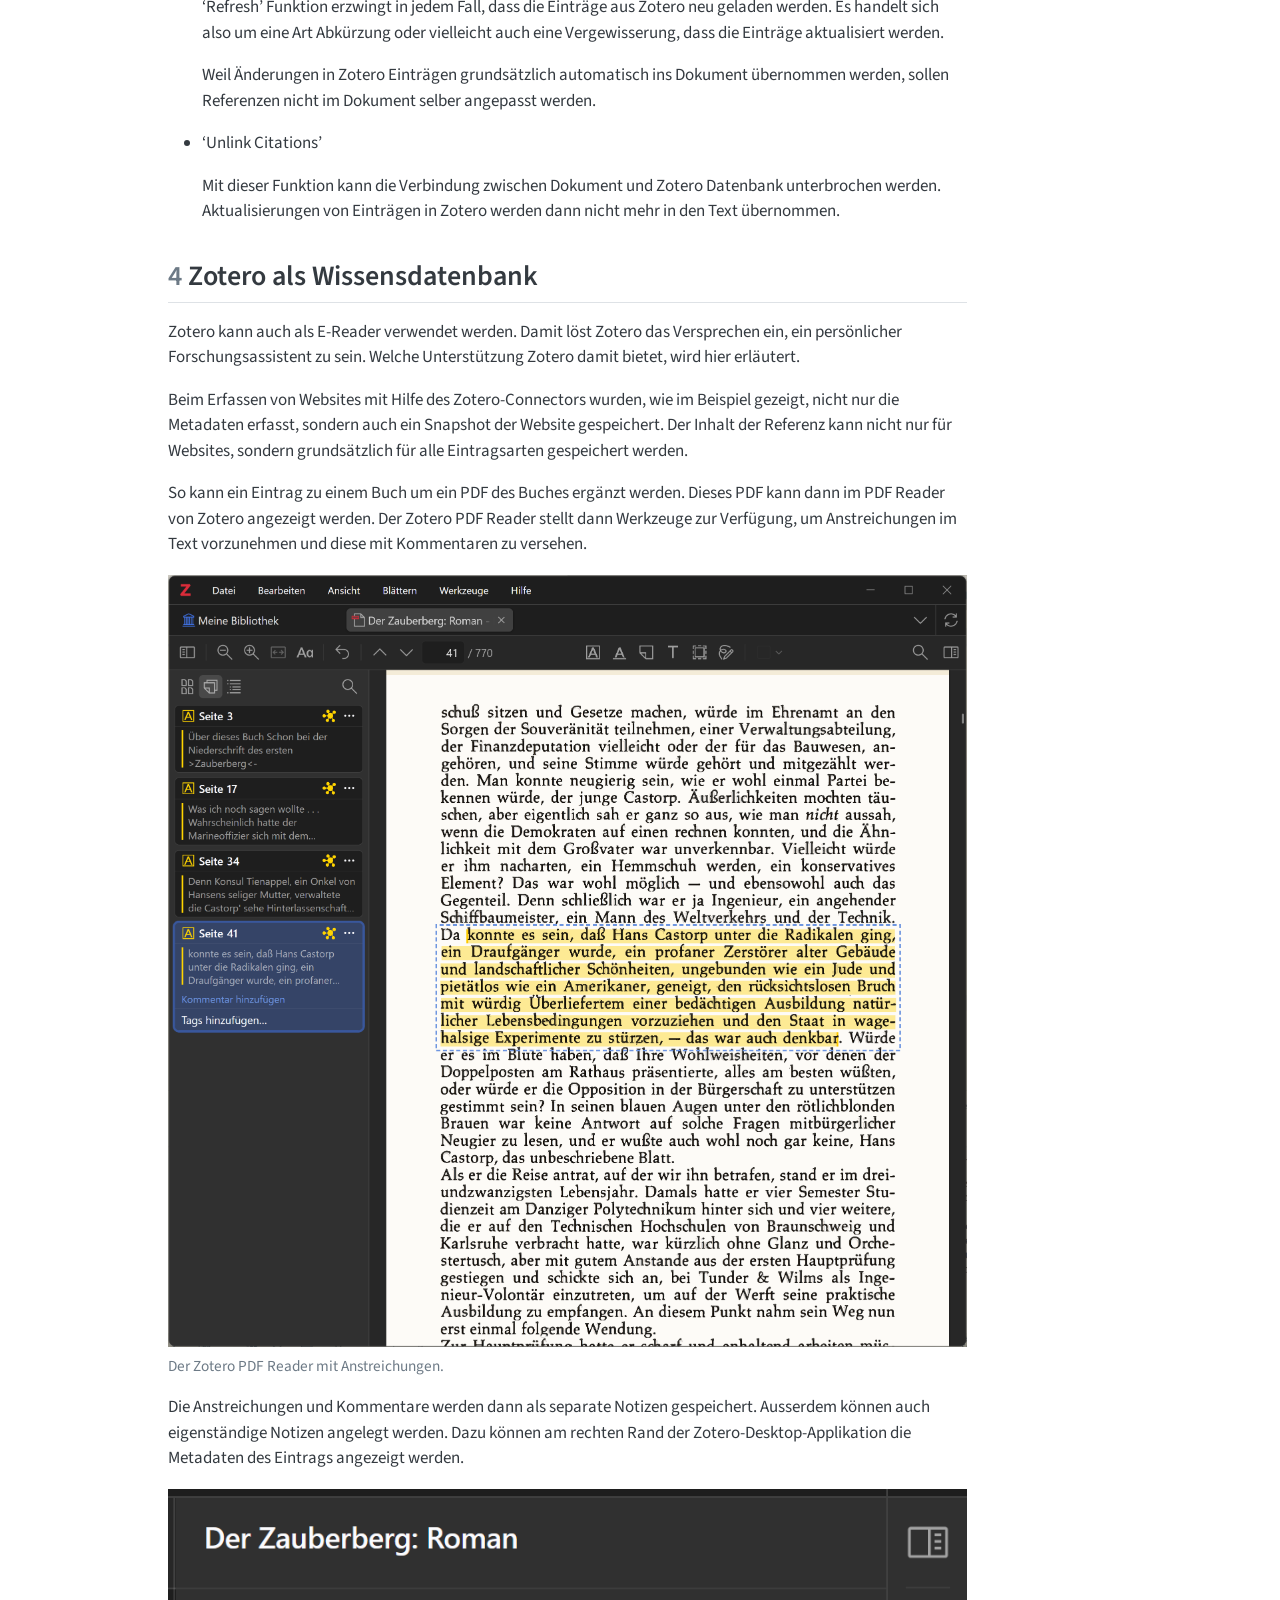
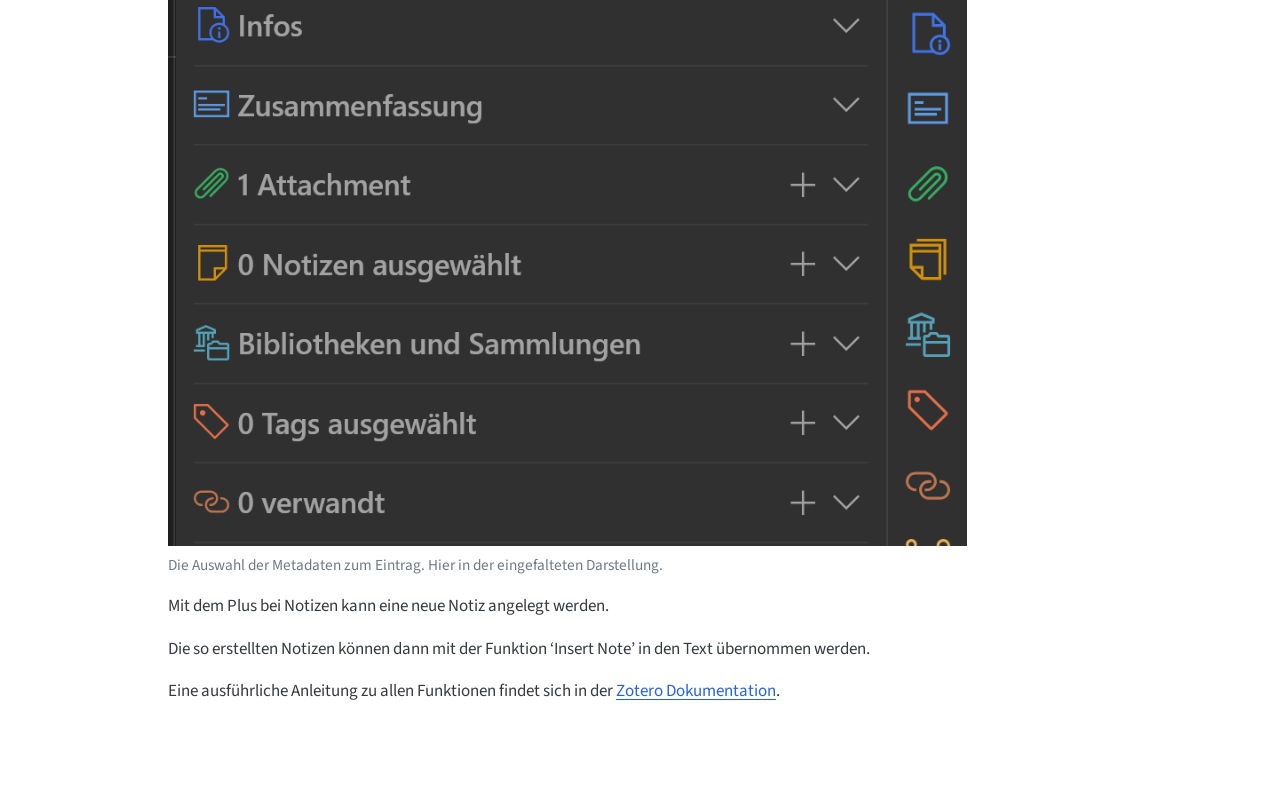
==== commit 88f28daa: "chore: Update Tutorial" ====
--- a/docs/index.html
+++ b/docs/index.html
@@ -2,7 +2,7 @@
 <html xmlns="http://www.w3.org/1999/xhtml" lang="de-CH" xml:lang="de-CH"><head>
 
 <meta charset="utf-8">
-<meta name="generator" content="quarto-1.7.31">
+<meta name="generator" content="quarto-1.10.0">
 
 <meta name="viewport" content="width=device-width, initial-scale=1.0, user-scalable=yes">
 
@@ -10,6 +10,9 @@
 
 <title>Zotero</title>
 <style>
+/* Default styles provided by pandoc.
+** See https://pandoc.org/MANUAL.html#variables-for-html for config info.
+*/
 code{white-space: pre-wrap;}
 span.smallcaps{font-variant: small-caps;}
 div.columns{display: flex; gap: min(4vw, 1.5em);}
@@ -36,10 +39,10 @@
 <script src="site_libs/quarto-html/tippy.umd.min.js"></script>
 <script src="site_libs/quarto-html/anchor.min.js"></script>
 <link href="site_libs/quarto-html/tippy.css" rel="stylesheet">
-<link href="site_libs/quarto-html/quarto-syntax-highlighting-e1a5c8363afafaef2c763b6775fbf3ca.css" rel="stylesheet" id="quarto-text-highlighting-styles">
+<link href="site_libs/quarto-html/quarto-syntax-highlighting-9c5e1a58ae97b3faeeb5cca0e0e2eaf1.css" rel="stylesheet" id="quarto-text-highlighting-styles">
 <script src="site_libs/bootstrap/bootstrap.min.js"></script>
 <link href="site_libs/bootstrap/bootstrap-icons.css" rel="stylesheet">
-<link href="site_libs/bootstrap/bootstrap-dfb324f25d9b1687192fa8be62ac8f9c.min.css" rel="stylesheet" append-hash="true" id="quarto-bootstrap" data-mode="light">
+<link href="site_libs/bootstrap/bootstrap-ce8482e3591a09e75e821f2104150fbc.min.css" rel="stylesheet" append-hash="true" id="quarto-bootstrap" data-mode="light">
 <script id="quarto-search-options" type="application/json">{
   "location": "sidebar",
   "copy-button": false,
@@ -113,7 +116,7 @@
     <div>
     <div class="quarto-title-meta-heading">Veröffentlichungsdatum</div>
     <div class="quarto-title-meta-contents">
-      <p class="date">28.01.2026</p>
+      <p class="date">12.05.2026</p>
     </div>
   </div>
   
@@ -125,8 +128,8 @@
 </header>
 
 
-<p>Zotero bewirbt sich selber als persönlicher Forschungsassistent. Im gymnasialen Umfeld ist Zotero in erster Linie ein Hilfsmittel, Zitate in Texten korrekt zu formatieren. Darüber hinaus kann Zotero auch als E-Reader mit Zusatzfunktionen zur Verwaltung von Notizen verwendet werden.</p>
-<p>Diese Anleitung zeigt für Zotero 8 Schritt für Schritt, wie</p>
+<p><a href="https://www.zotero.org/">Zotero</a> bewirbt sich selber als persönlicher Forschungsassistent. Im gymnasialen Umfeld ist Zotero in erster Linie ein Hilfsmittel, Zitate in Texten korrekt zu formatieren. Darüber hinaus kann Zotero auch als E-Reader mit Zusatzfunktionen zur Verwaltung von Notizen verwendet werden.</p>
+<p>Diese Anleitung zeigt für Zotero 9 Schritt für Schritt, wie</p>
 <ul>
 <li>Zotero installiert wird;</li>
 <li>Einträge in die Zotero Bibliothek gemacht werden können;</li>
@@ -144,20 +147,30 @@
 <p>Es gibt verschiedene Methoden, wie Einträge in die Zotero Bibliothek aufgenommen werden können. Hier werden die gängigen Methoden Schritt für Schritt mit Beispielen erklärt.</p>
 <ul>
 <li><p>Eintrag mit dem Zotero-Connector erfassen.</p>
-<p>Damit Einträge mit dem Zotero-Connector erfasst werden können, muss neben dem Browser auch die Zotero-Desktop-Applikation geöffnet sein. Gearbeitet wird bei geöffneter Zotero-Desktop-Applikation im Browser.</p>
+<p>Damit Einträge mit dem Zotero-Connector erfasst werden können, muss neben dem Browser auch die Zotero-Desktop-Applikation geöffnet sein. Gearbeitet wird bei (im Hintergrund) geöffneter Zotero-Desktop-Applikation im Browser.</p>
 <p>Nach der Installation des Zotero-Connectors für den verwendeten Browser muss dieser via Plugin Manager (in den meisten Browser ein Icon, das wie ein Puzzle Teil aussieht <img src="image.png" style="height:1em">) an die Menüzeile angepinnt werden. Durch das Anpinnen erscheint in der Menüzeile ein neues Symbol in Form eines grauen Buchstabens ‘Z’.</p>
-<p>Für das Beispiel soll der <a href="https://de.wikipedia.org/wiki/Zotero">Wikipedia Artikel zu Zotero</a> erfasst werden. Dazu muss die <a href="https://de.wikipedia.org/wiki/Zotero">Website</a> geöffnet werden. Wenn die Website offen ist, kann das graue ‘Z’ Symbol angeklickt werden. Beim erstmaligen Anklicken erscheint ein Hinweisfenster. Dieses kann angenommen werden. Anschliessend öffnet sich oben rechts im Browser ein Pop-Up Fenster, das einem mitteilt, dass die Website nach Zotero gespeichert wird und dass ein Snapshot der Website angelegt wird. Ausserdem hat das Symbol für den Zotero Connector eine neue Darstellung erhalten. Neu sieht es wie ein aufgeschlagenes Buch aus. So zeigt der Zotero-Connector an, als welche Kategorie der Eintrag angelegt wird. Im Fall Wikipedia ist das ein Enzyklopädieartikel. Der Zotero-Connector erkennt mehr oder weniger zuverlässig, um was für eine Kategorie von Eintrag es sich handelt. Der Eintrag muss aber in jedem Fall kontrolliert und gegebenenfalls ergänzt und korrigiert werden.</p>
+<p>Für das Beispiel soll der <a href="https://de.wikipedia.org/wiki/Zotero">Wikipedia Artikel zu Zotero</a> erfasst werden. Dazu muss die <a href="https://de.wikipedia.org/wiki/Zotero">Website</a> geöffnet werden. Wenn die Website offen ist, kann das graue ‘Z’ Symbol angeklickt werden. Beim erstmaligen Anklicken erscheint ein Hinweisfenster. Dieses kann angenommen werden. Anschliessend öffnet sich oben rechts im Browser ein Pop-Up Fenster, das einem mitteilt, dass die Website nach Zotero gespeichert wird und dass ein Snapshot der Website angelegt wird. Ausserdem hat das Symbol für den Zotero Connector eine neue Darstellung erhalten. Neu sieht es wie ein aufgeschlagenes Buch aus. So zeigt der Zotero-Connector an, als welche Kategorie der Eintrag angelegt wird. Im Fall Wikipedia ist das ein Enzyklopädieartikel. Der Zotero-Connector erkennt mehr oder weniger zuverlässig, um was für eine Kategorie von Eintrag es sich handelt. Der Eintrag muss aber in jedem Fall kontrolliert und gegebenenfalls manuell ergänzt und korrigiert werden.</p>
 <p>Ebenfalls über den Zotero-Connector können bibliographische Angaben aus Bibliothekskatalogen übernommen werden. Als Beispiel dient hier ein Eintrag im swisscovery Katalog zu <a href="https://swisscovery.slsp.ch/discovery/fulldisplay?docid=alma991171274013205501&amp;context=L&amp;vid=41SLSP_NETWORK:VU1_UNION&amp;lang=de&amp;search_scope=DN_and_CI&amp;adaptor=Local%20Search%20Engine&amp;isFrbr=true&amp;tab=41SLSP_NETWORK&amp;query=any,contains,le%20rouge%20et%20le%20noir&amp;sortby=date_d&amp;facet=frbrgroupid,include,9034117119244122733&amp;offset=0">Le rouge et le noir</a>. Wenn dieser Eintrag aufgerufen wird, nimmt der Zotero-Connector die Form eines Buches an. Dieser Eintrag wird als Buch angelegt, allerdings ohne Snapshot. Der Zotero-Connector erkennt korrekt, dass die Website von swisscovery ausschliesslich die Metadaten zum Buch zur Verfügung stellt.</p>
 <p>Andere Websites funktionieren analog zu diesen beiden Beispielen.</p></li>
 <li><p>Eintrag mittels eines Identifikators erfassen.</p>
 <p>In der Zotero-Desktop-Applikation können Einträge mittels der ISBN, DOI und ähnlicher Identifikatoren erfasst werden. Dazu ist das Zauberstab Icon über der Liste mit den Einträgen anzuklicken. Im sich öffnenden Fenster kann die ISBN eingegeben werden. Zotero sucht mit der ISBN online nach Einträgen mit der entsprechenden ISBN in Bibliothekskatalogen.<br>
 Als Beispiel dient hier die ISBN 9783110466201, Ovid, Niklas Holzberg (Hrsg.), Metamorphosen lateinisch-deutsch. Sammlung Tusculum. De Gruyter, 2017.</p>
 <p>Auch die via ISBN erfassten Einträge müssen unbedingt auf Vollständigkeit und Korrektheit kontrolliert werden.</p></li>
+<li><p>Hinzufügen von Büchern im Volltext</p>
+<p>Gewisse Verlage stellen Bücher auch im Volltext zum Download zur Verfügung. Solche Bücher können entweder direkt über die Website via Zotero Connector hinzugefügt werden oder heruntergeladen und anschliessend mit dem Menü ‘Anhang hinzufügen’ (<img src="anhang_hinzufuegen.png" style="height:1em">) in Zotero übernommen werden. Abhängig von den in der Datei zur Verfügung stehenden Metadaten, wird der übergeordnete Eintrag automatisch erstellt oder muss manuell erstellt werden. Falls der Eintrag nicht genügend Metadaten zur Verfügung stellt, muss der übergeordnete Eintrag mit Rechtsklick auf das eingefügte PDF manuell erstellt werden. Der entsprechende Dialog sieht folgendermassen aus:</p>
+<div class="quarto-figure quarto-figure-center">
+<figure class="figure">
+<p><img src="pdf_kontextdialog.png" class="img-fluid figure-img"></p>
+<figcaption>Kontextmenü für PDF in Zotero 9</figcaption>
+</figure>
+</div>
+<p>In diesem Dialog ist der Eintrag ‘Übergeordneter Eintrag erstellen…’ auszuwählen. Im sich öffnenden Dialog ist anschliessend ‘Manueller Eintrag’ auszuwählen. Nach diesem Arbeitsschritt können alle erforderlichen Angaben manuell erfasst werden.</p>
+<p>Wie das genau funktioniert, kann am Beispiel Chan, Tsz Nam, und Dingming Wu. Mastering the Academic Writing Mindset: A Guide to Crafting Computer Science Papers. Springer Nature Singapore, 2026. <a href="https://doi.org/10.1007/978-981-95-4850-7">https://doi.org/10.1007/978-981-95-4850-7</a> ausprobiert werden.</p></li>
 <li><p>Manueller Eintrag.</p>
 <p>Es besteht auch die Möglichkeit, Einträge komplett manuell zu erfassen. Dazu ist das Icon links neben dem Zauberstab (leeres Blatt mit kleinem Plus Symbol) zu verwenden. Wenn dieses Icon angeklickt wird, öffnet sich ein Auswahlmenü mit allen Eintragsarten, welche von Zotero zur Verfügung gestellt werden. Sobald eine Wahl getroffen worden ist, wird ein leerer Eintrag in der gewählten Kategorie angelegt. Die entsprechenden Metadaten können nun von Hand eingegeben werden.</p></li>
 </ul>
 <p>Eine ausführliche Anleitung, wie Einträge in Zotero erfasst werden, wird auf der <a href="https://www.zotero.org/support/adding_items_to_zotero">Website von Zotero</a> zur Verfügung gestellt.</p>
-<p>Zotero stellt zwei Möglichkeiten zur Verfügung, die Bibliothek zu organisieren. Die Einträge können in Sammlungen organisiert werden oder mit Tags versehen werden. Beide Möglichkeiten können parallel verwendet werden.</p>
+<p>Für die Organisation der Bibliothek stellt Zotero zwei Möglichkeiten zur Verfügung. Die Einträge können in Sammlungen organisiert werden oder mit Tags versehen werden. Beide Möglichkeiten können parallel verwendet werden.</p>
 <p>Zotero Sammlungen werden mit einem ähnlichen Icon dargestellt wie Windows Ordner. Dies darf aber nicht über einen grundsätzlichen Unterschied hinwegtäuschen. Während Dateien in Windows Ordnern ausschliesslich in einem Ordner gespeichert sind, stellen Zotero Sammlungen keine Speicherorte dar. Das heisst, Zotero Einträge können in mehreren Sammlungen gleichzeitig zusammengefasst werden. Dies ermöglicht es beispielsweise, einen Eintrag gleichzeitig einer Sammlung ‘Barock’ und ‘Lyrik’ zuzuweisen.</p>
 <p>Neue Sammlungen oder Untersammlungen werden durch einen Rechtsklick auf ‘Meine Sammlung’ oder eine bereits bestehende Sammlung angelegt. Im sich öffnenden Kontextmenü kann dann der Eintrag ‘Neue Sammlung’ bzw. ‘Neue Untersammlung’ ausgewählt werden.</p>
 <p>Um einen Eintrag mit einem Tag zu versehen, muss dieser in der Bibliothek ausgewählt werden. Ganz am rechten Rand erscheint dann eine Auswahl mit mehreren farbigen Icons. Um einen Tag zu vergeben, ist das Icon, welches wie eine Gepäcketikette aussieht, auszuwählen.</p>
@@ -209,7 +222,7 @@
 <div class="quarto-figure quarto-figure-center">
 <figure class="figure">
 <p><img src="praezisierung.png" class="img-fluid figure-img"></p>
-<figcaption>Dialogbox zur Präzisierung einer Referenz. Anstelle von Seitenzahlen können auch Abschnitte, Randnoten und ähnliches ausgewählt werden.</figcaption>
+<figcaption>Dialogbox zur Präzisierung einer Referenz. Anstelle von Seitenzahlen können auch Abschnitte, Randnoten und ähnliches ausgewählt werden. Falls gewünscht, kann auch das Präfix ‘Vgl.’ vorangestellt werden.</figcaption>
 </figure>
 </div>
 <p>Die Details können durch das Drücken der Entertaste bestätigt werden. Dadurch wird der gewählte Eintrag aus Zotero als Referenz in der gewählten Darstellungsform in den Text übernommen.</p>
@@ -248,6 +261,7 @@
 </div>
 <p>Mit dem Plus bei Notizen kann eine neue Notiz angelegt werden.</p>
 <p>Die so erstellten Notizen können dann mit der Funktion ‘Insert Note’ in den Text übernommen werden.</p>
+<p>Eine ausführliche Anleitung zu allen Funktionen findet sich in der <a href="https://www.zotero.org/support/">Zotero Dokumentation</a>.</p>
 
 
 </section>
@@ -304,13 +318,14 @@
       e.clearSelection();
     }
     const getTextToCopy = function(trigger) {
-        const codeEl = trigger.previousElementSibling.cloneNode(true);
-        for (const childEl of codeEl.children) {
-          if (isCodeAnnotation(childEl)) {
-            childEl.remove();
-          }
-        }
-        return codeEl.innerText;
+      const outerScaffold = trigger.parentElement.cloneNode(true);
+      const codeEl = outerScaffold.querySelector('code');
+      for (const childEl of codeEl.children) {
+        if (isCodeAnnotation(childEl)) {
+          childEl.remove();
+        }
+      }
+      return codeEl.innerText;
     }
     const clipboard = new window.ClipboardJS('.code-copy-button:not([data-in-quarto-modal])', {
       text: getTextToCopy
--- a/docs/site_libs/quarto-html/quarto-syntax-highlighting-9c5e1a58ae97b3faeeb5cca0e0e2eaf1.css
+++ b/docs/site_libs/quarto-html/quarto-syntax-highlighting-9c5e1a58ae97b3faeeb5cca0e0e2eaf1.css
@@ -0,0 +1,236 @@
+/* quarto syntax highlight colors */
+:root {
+  --quarto-hl-ot-color: #003B4F;
+  --quarto-hl-at-color: #657422;
+  --quarto-hl-ss-color: #20794D;
+  --quarto-hl-an-color: #5E5E5E;
+  --quarto-hl-fu-color: #4758AB;
+  --quarto-hl-st-color: #20794D;
+  --quarto-hl-cf-color: #003B4F;
+  --quarto-hl-op-color: #5E5E5E;
+  --quarto-hl-er-color: #AD0000;
+  --quarto-hl-bn-color: #AD0000;
+  --quarto-hl-al-color: #AD0000;
+  --quarto-hl-va-color: #111111;
+  --quarto-hl-bu-color: inherit;
+  --quarto-hl-ex-color: inherit;
+  --quarto-hl-pp-color: #AD0000;
+  --quarto-hl-in-color: #5E5E5E;
+  --quarto-hl-vs-color: #20794D;
+  --quarto-hl-wa-color: #5E5E5E;
+  --quarto-hl-do-color: #5E5E5E;
+  --quarto-hl-im-color: #00769E;
+  --quarto-hl-ch-color: #20794D;
+  --quarto-hl-dt-color: #AD0000;
+  --quarto-hl-fl-color: #AD0000;
+  --quarto-hl-co-color: #5E5E5E;
+  --quarto-hl-cv-color: #5E5E5E;
+  --quarto-hl-cn-color: #8f5902;
+  --quarto-hl-sc-color: #5E5E5E;
+  --quarto-hl-dv-color: #AD0000;
+  --quarto-hl-kw-color: #003B4F;
+}
+
+/* other quarto variables */
+:root {
+  --quarto-font-monospace: SFMono-Regular, Menlo, Monaco, Consolas, "Liberation Mono", "Courier New", monospace;
+}
+
+/* syntax highlight based on Pandoc's rules */
+pre > code.sourceCode > span {
+  color: #003B4F;
+}
+
+code.sourceCode > span {
+  color: #003B4F;
+}
+
+div.sourceCode,
+div.sourceCode pre.sourceCode {
+  color: #003B4F;
+}
+
+/* Normal */
+code span {
+  color: #003B4F;
+}
+
+/* Alert */
+code span.al {
+  color: #AD0000;
+  font-style: inherit;
+}
+
+/* Annotation */
+code span.an {
+  color: #5E5E5E;
+  font-style: inherit;
+}
+
+/* Attribute */
+code span.at {
+  color: #657422;
+  font-style: inherit;
+}
+
+/* BaseN */
+code span.bn {
+  color: #AD0000;
+  font-style: inherit;
+}
+
+/* BuiltIn */
+code span.bu {
+  font-style: inherit;
+}
+
+/* ControlFlow */
+code span.cf {
+  color: #003B4F;
+  font-weight: bold;
+  font-style: inherit;
+}
+
+/* Char */
+code span.ch {
+  color: #20794D;
+  font-style: inherit;
+}
+
+/* Constant */
+code span.cn {
+  color: #8f5902;
+  font-style: inherit;
+}
+
+/* Comment */
+code span.co {
+  color: #5E5E5E;
+  font-style: inherit;
+}
+
+/* CommentVar */
+code span.cv {
+  color: #5E5E5E;
+  font-style: italic;
+}
+
+/* Documentation */
+code span.do {
+  color: #5E5E5E;
+  font-style: italic;
+}
+
+/* DataType */
+code span.dt {
+  color: #AD0000;
+  font-style: inherit;
+}
+
+/* DecVal */
+code span.dv {
+  color: #AD0000;
+  font-style: inherit;
+}
+
+/* Error */
+code span.er {
+  color: #AD0000;
+  font-style: inherit;
+}
+
+/* Extension */
+code span.ex {
+  font-style: inherit;
+}
+
+/* Float */
+code span.fl {
+  color: #AD0000;
+  font-style: inherit;
+}
+
+/* Function */
+code span.fu {
+  color: #4758AB;
+  font-style: inherit;
+}
+
+/* Import */
+code span.im {
+  color: #00769E;
+  font-style: inherit;
+}
+
+/* Information */
+code span.in {
+  color: #5E5E5E;
+  font-style: inherit;
+}
+
+/* Keyword */
+code span.kw {
+  color: #003B4F;
+  font-weight: bold;
+  font-style: inherit;
+}
+
+/* Operator */
+code span.op {
+  color: #5E5E5E;
+  font-style: inherit;
+}
+
+/* Other */
+code span.ot {
+  color: #003B4F;
+  font-style: inherit;
+}
+
+/* Preprocessor */
+code span.pp {
+  color: #AD0000;
+  font-style: inherit;
+}
+
+/* SpecialChar */
+code span.sc {
+  color: #5E5E5E;
+  font-style: inherit;
+}
+
+/* SpecialString */
+code span.ss {
+  color: #20794D;
+  font-style: inherit;
+}
+
+/* String */
+code span.st {
+  color: #20794D;
+  font-style: inherit;
+}
+
+/* Variable */
+code span.va {
+  color: #111111;
+  font-style: inherit;
+}
+
+/* VerbatimString */
+code span.vs {
+  color: #20794D;
+  font-style: inherit;
+}
+
+/* Warning */
+code span.wa {
+  color: #5E5E5E;
+  font-style: italic;
+}
+
+.prevent-inlining {
+  content: "</";
+}
+
+/*# sourceMappingURL=2dc0a28c3af34637198f41c9dbb62078.css.map */
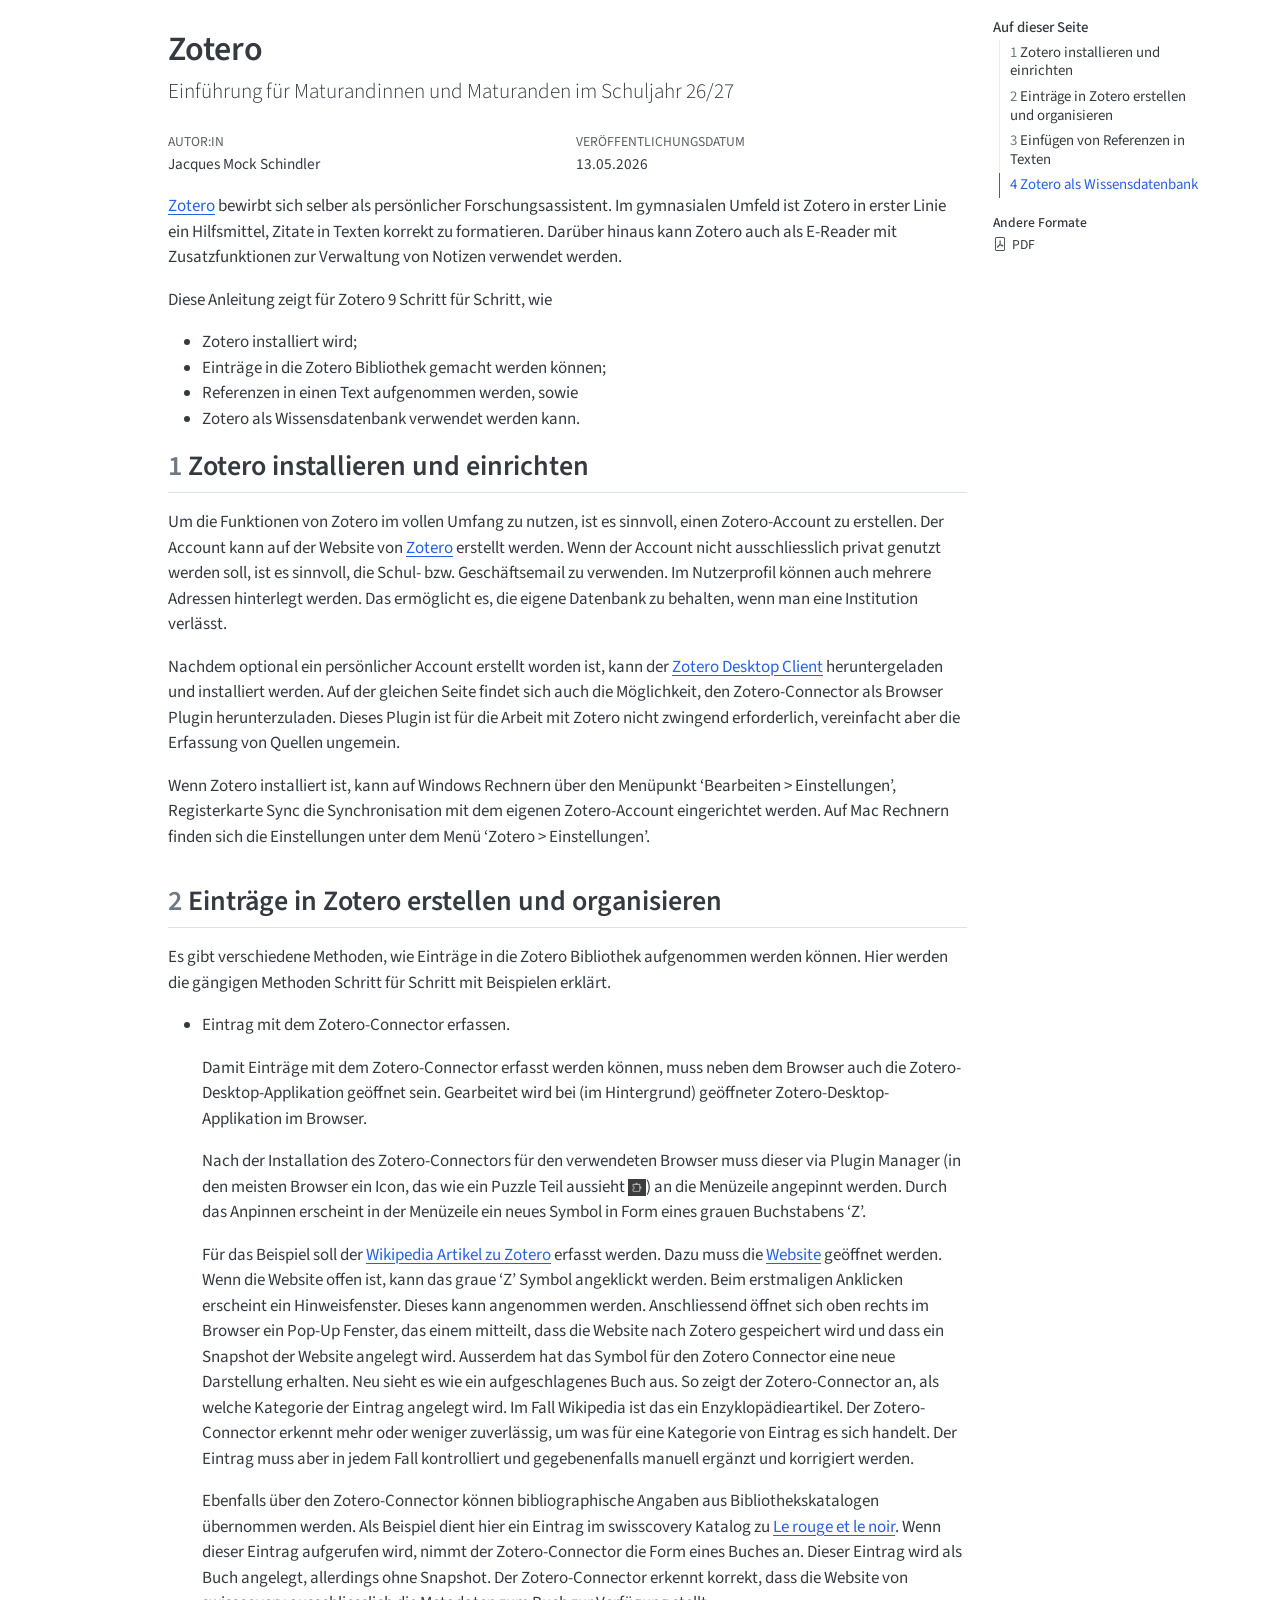
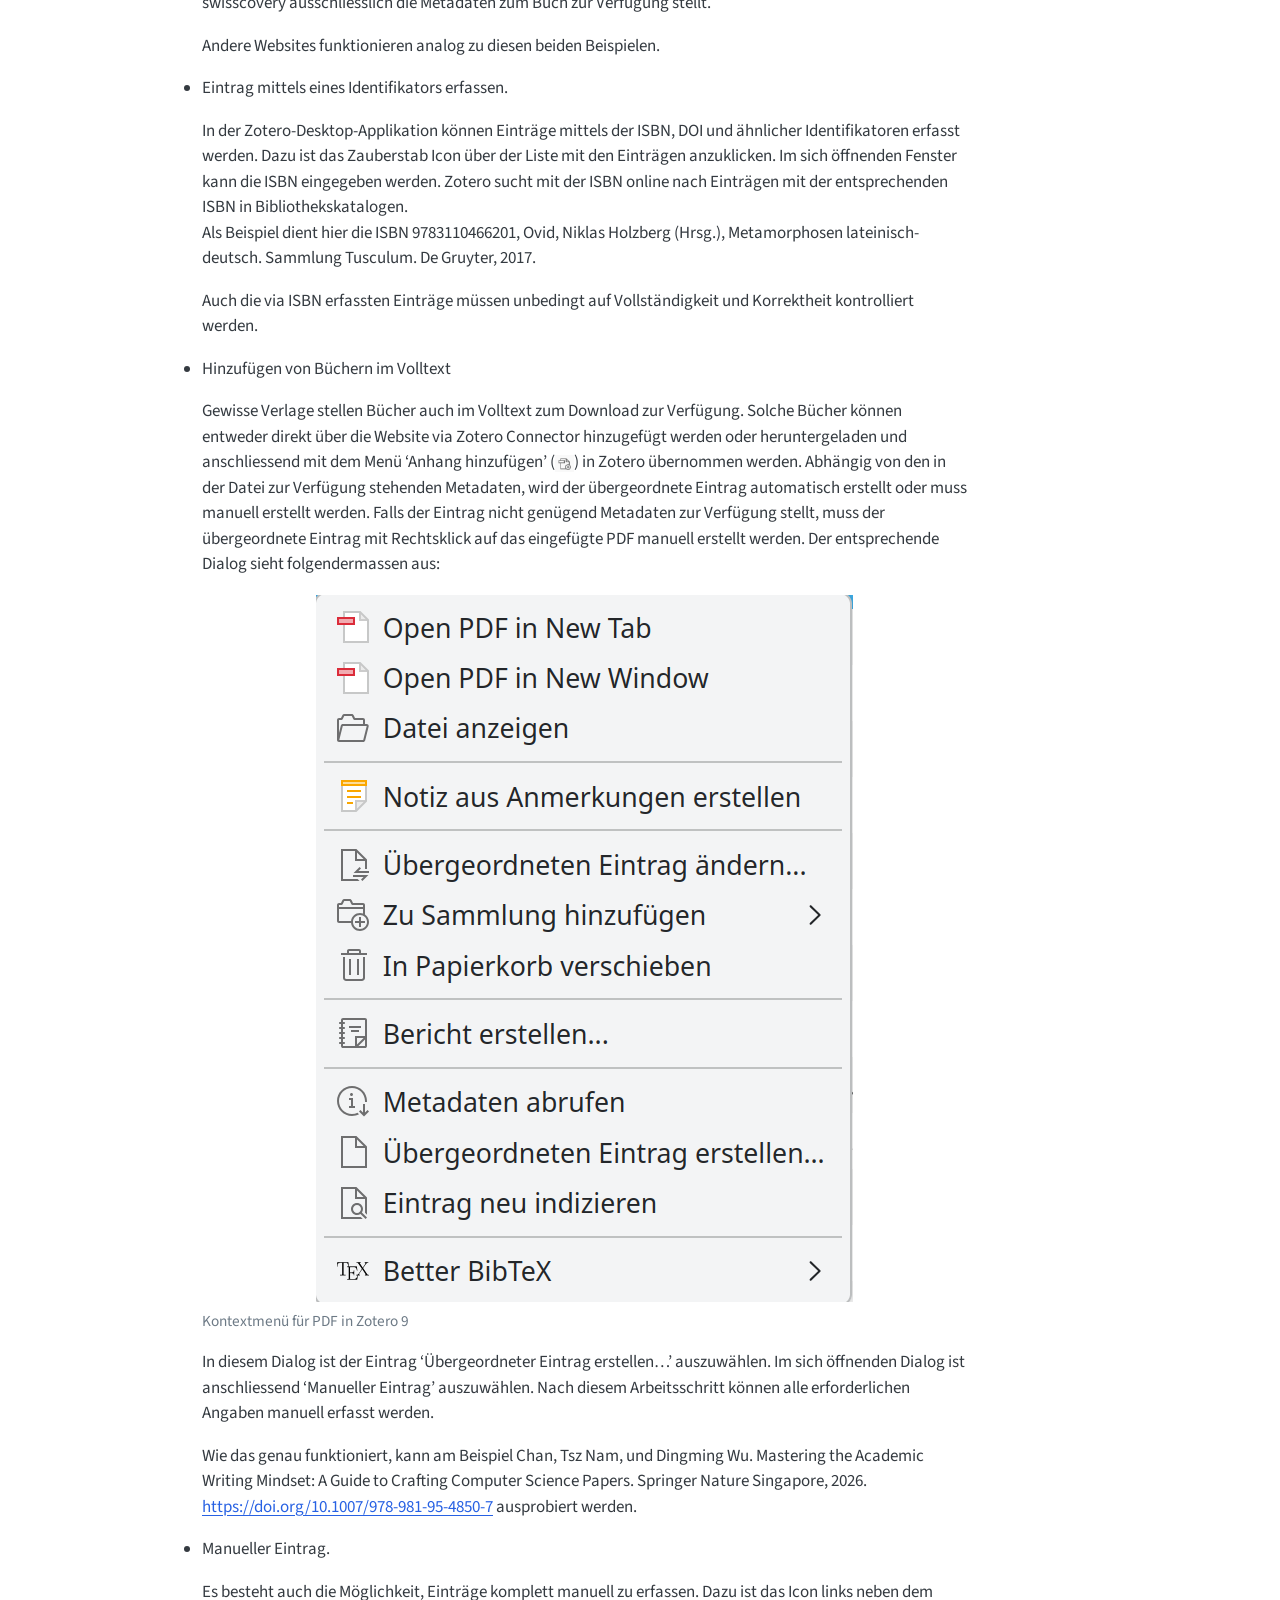
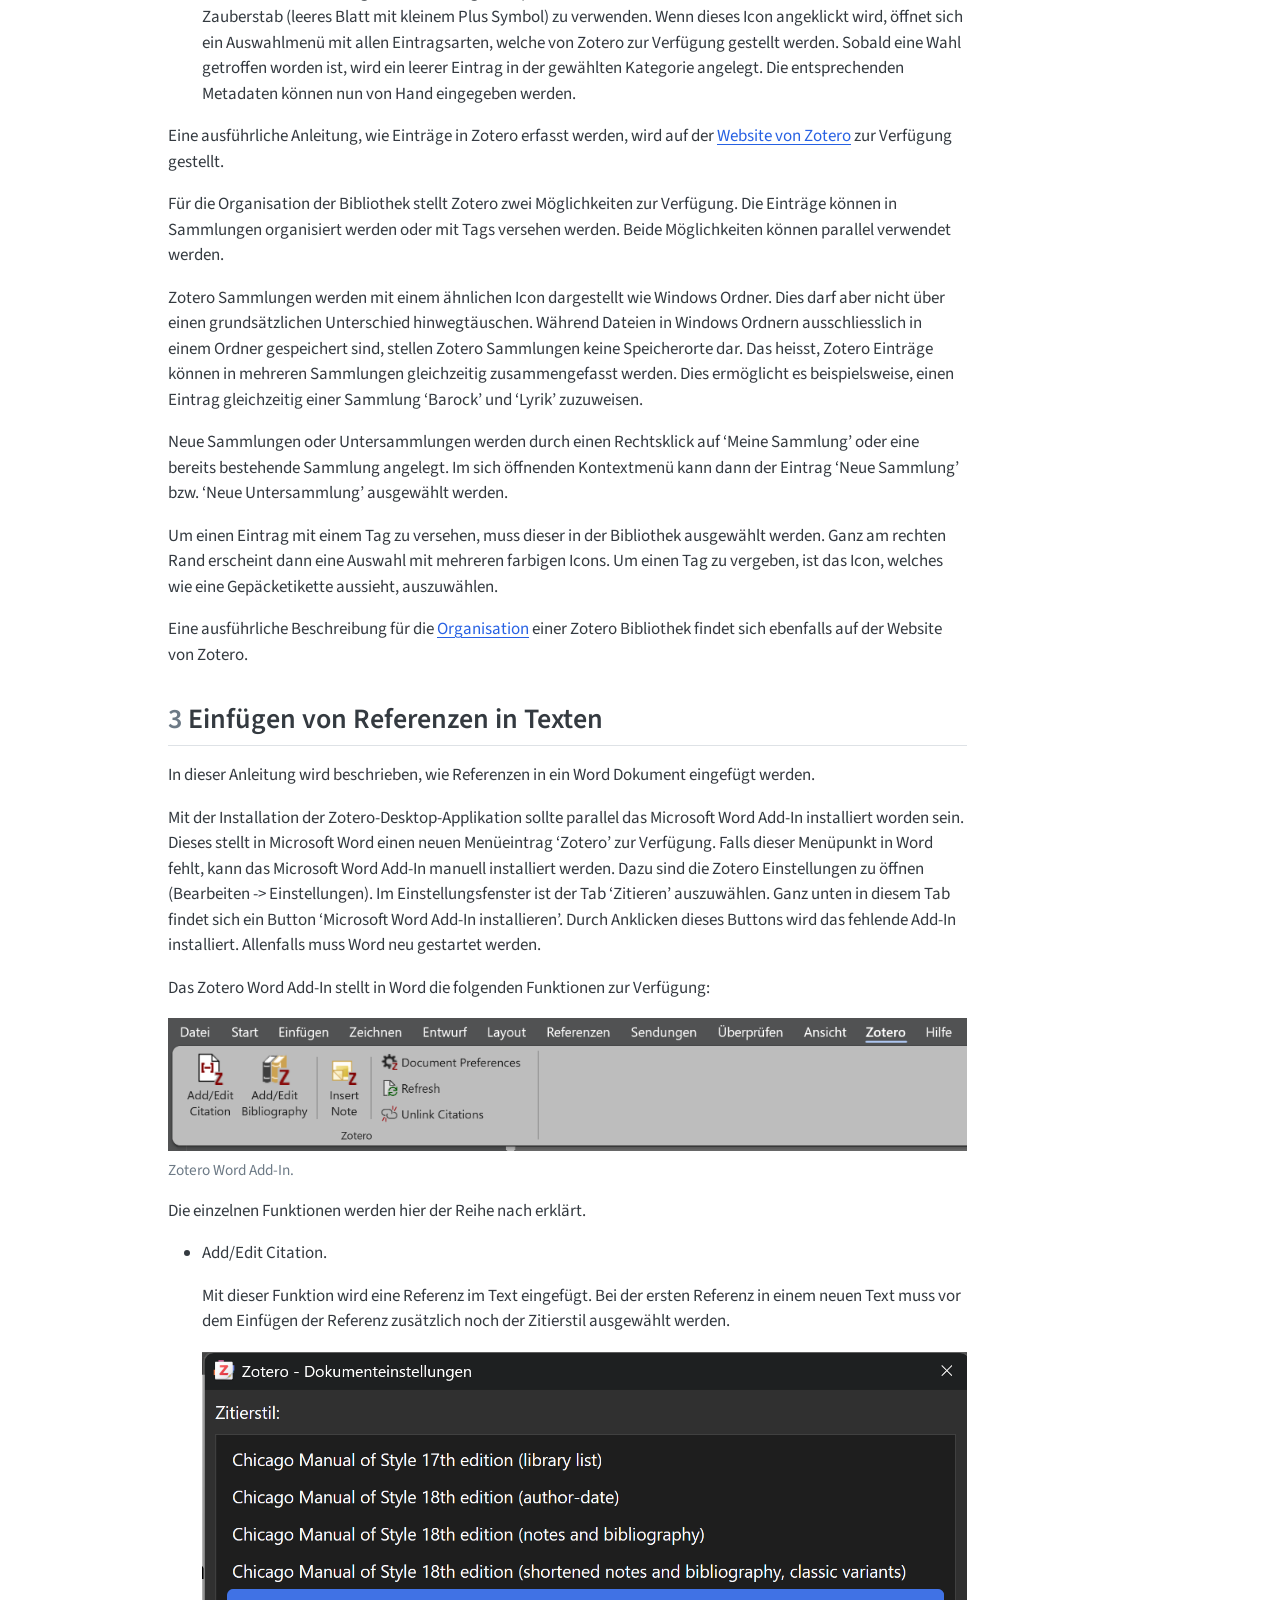
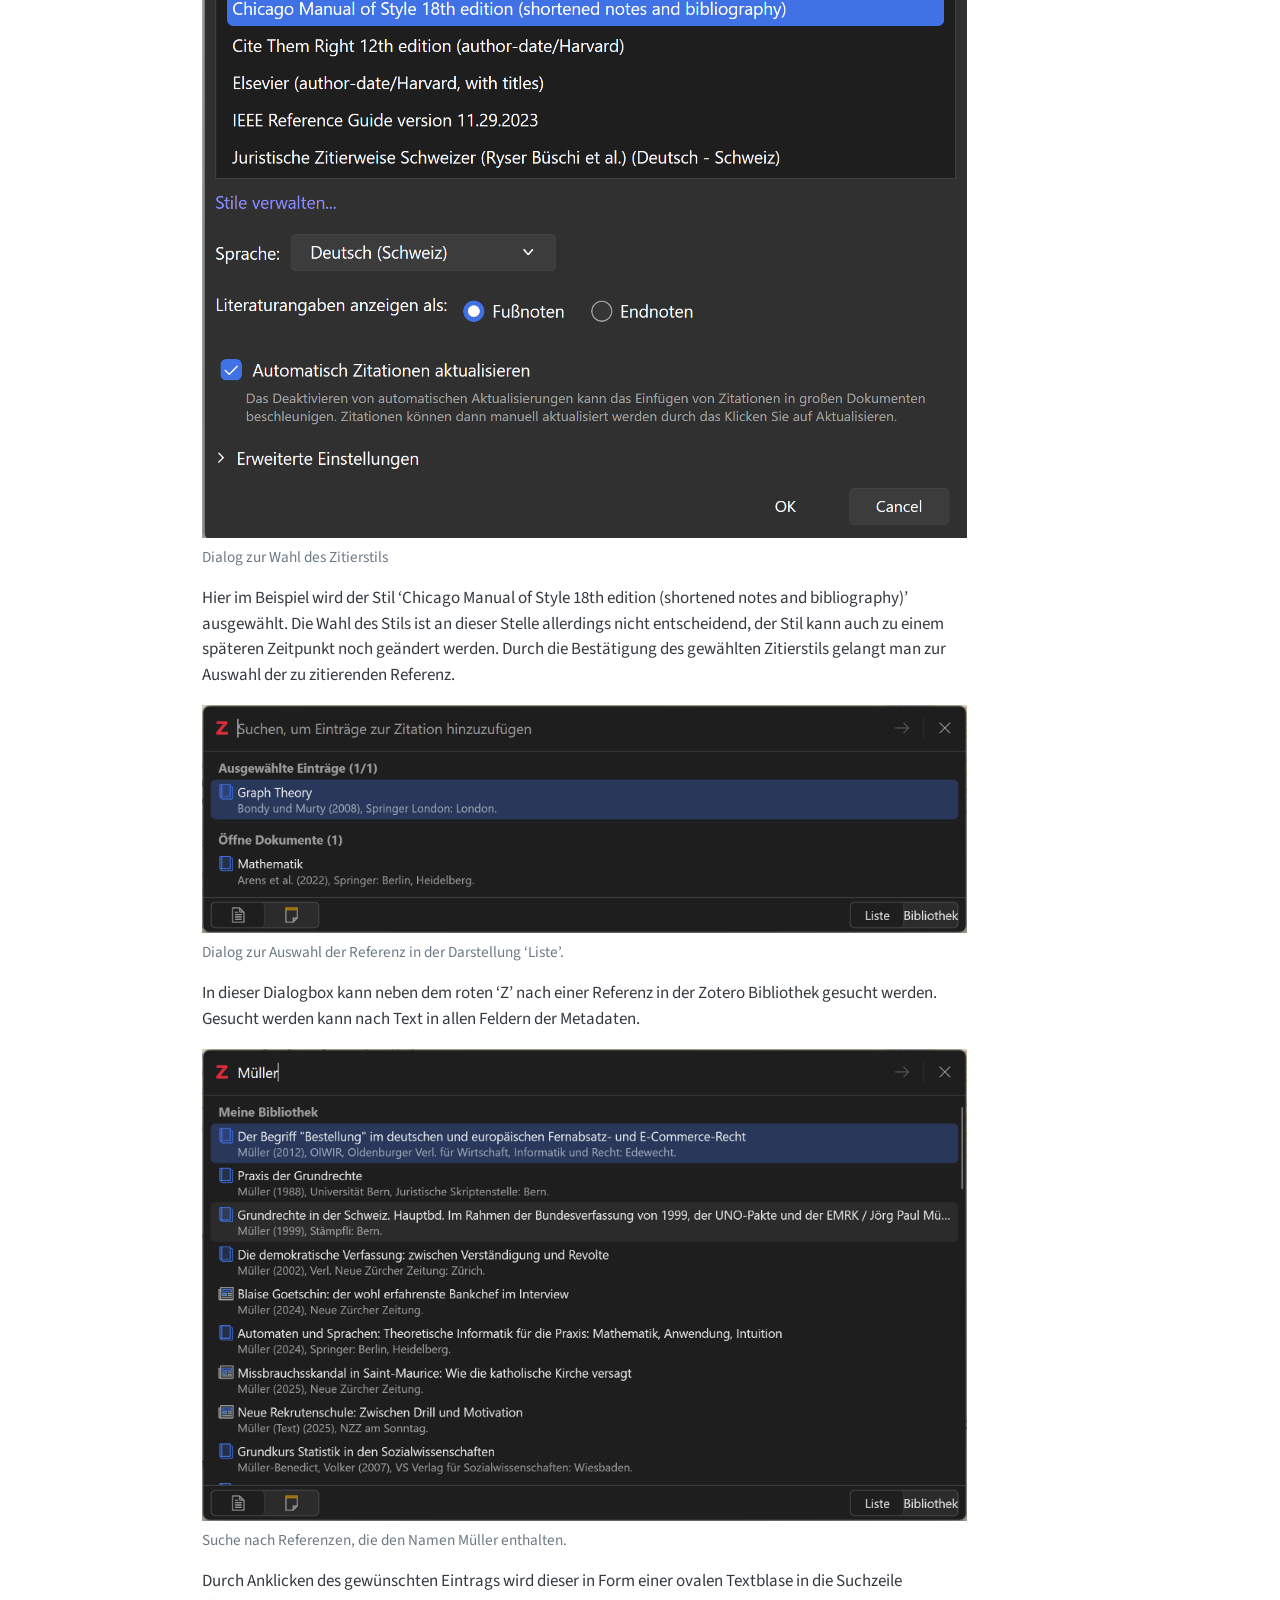
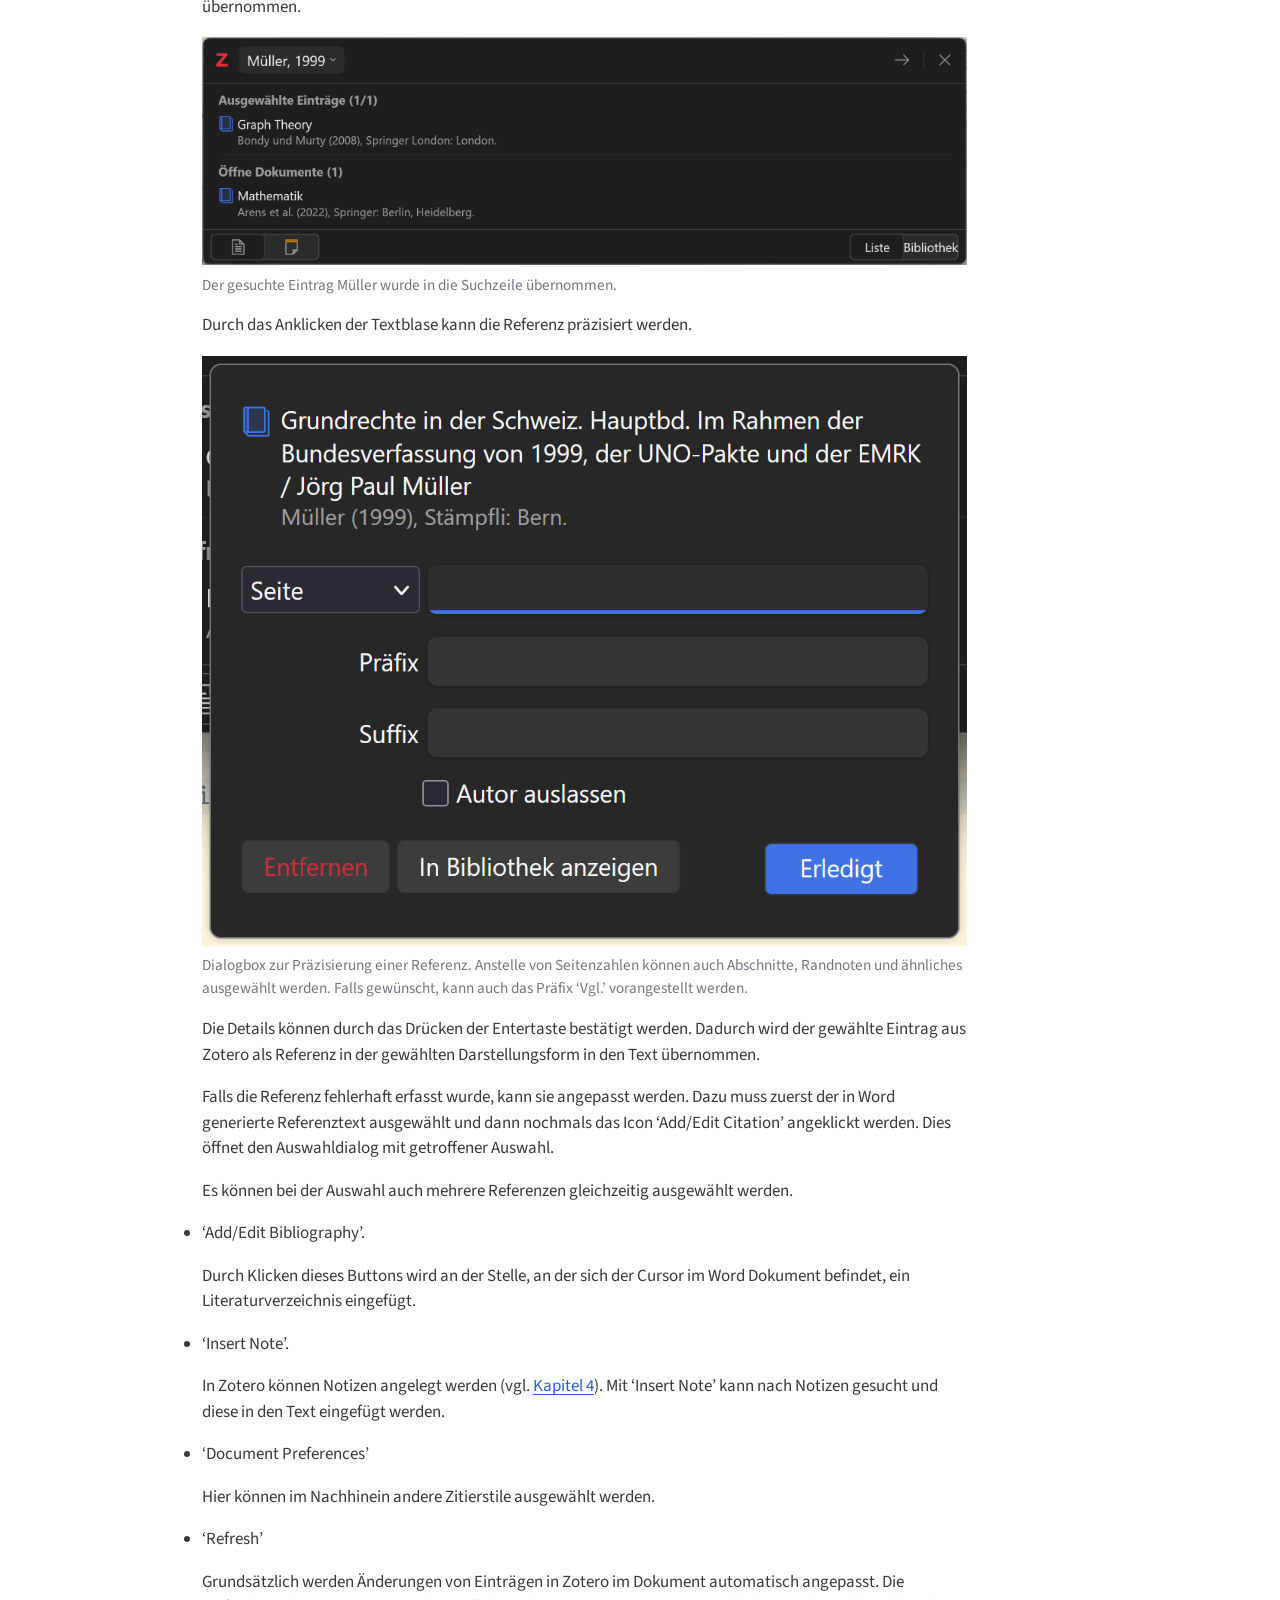
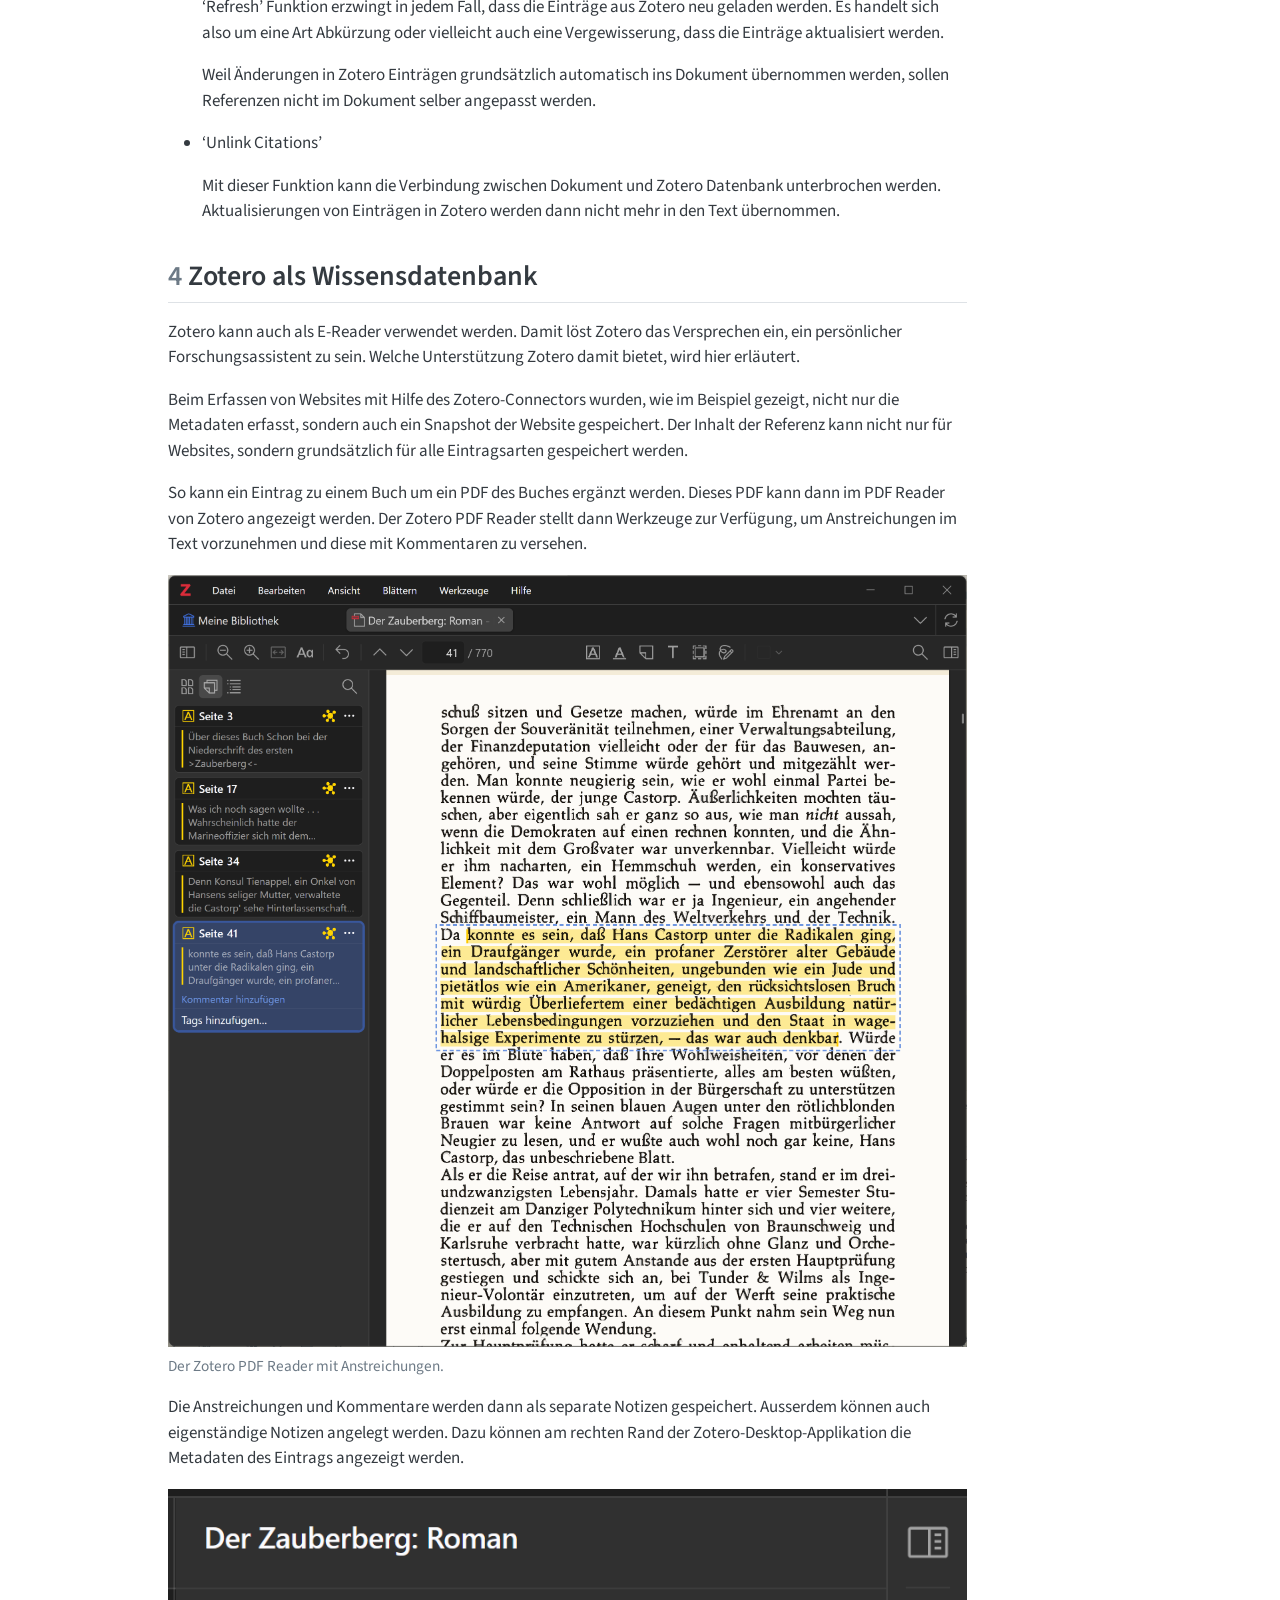
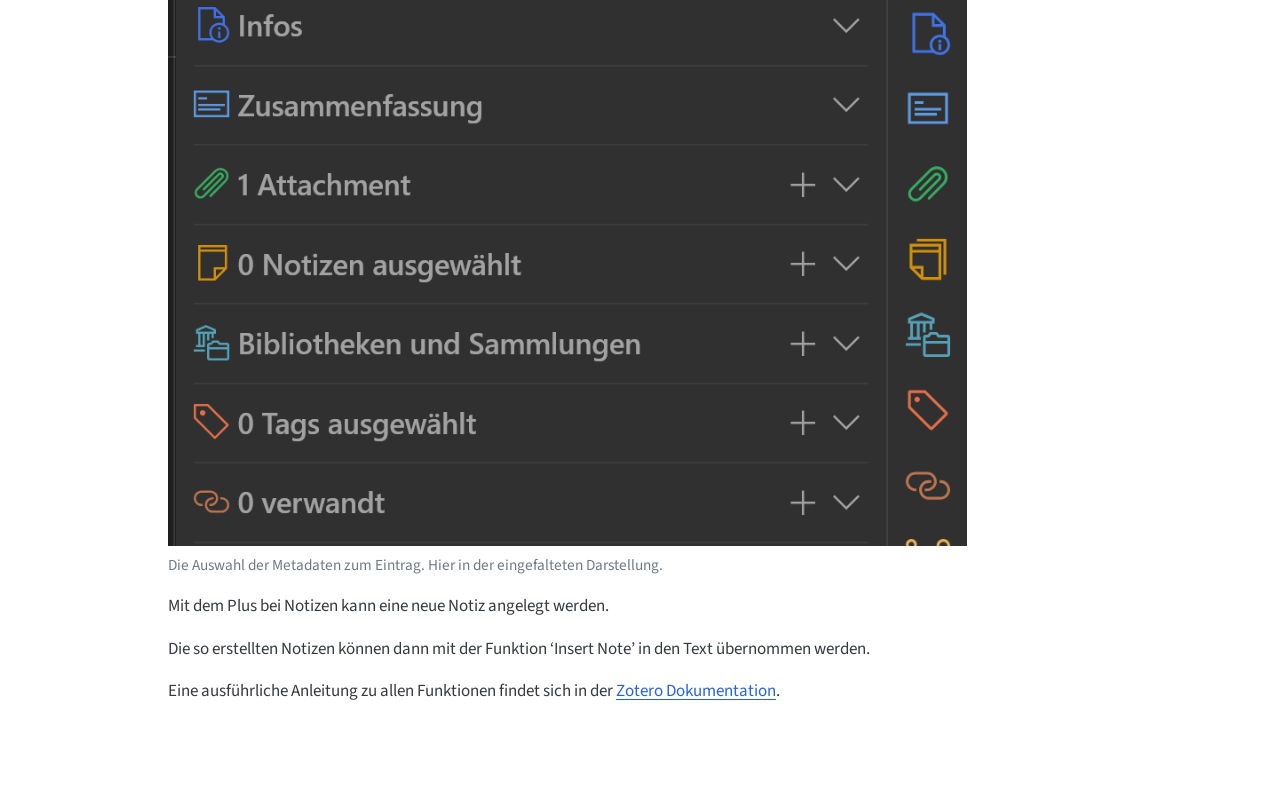
==== commit fa6d1e15: "fix: Passe Untertitel ans neue Zielpublikum an" ====
--- a/docs/index.html
+++ b/docs/index.html
@@ -99,7 +99,7 @@
 <header id="title-block-header" class="quarto-title-block default">
 <div class="quarto-title">
 <h1 class="title">Zotero</h1>
-<p class="subtitle lead">Einführung für Lehrpersonen</p>
+<p class="subtitle lead">Einführung für Maturandinnen und Maturanden im Schuljahr 26/27</p>
 </div>
 
 
@@ -116,7 +116,7 @@
     <div>
     <div class="quarto-title-meta-heading">Veröffentlichungsdatum</div>
     <div class="quarto-title-meta-contents">
-      <p class="date">12.05.2026</p>
+      <p class="date">13.05.2026</p>
     </div>
   </div>
   
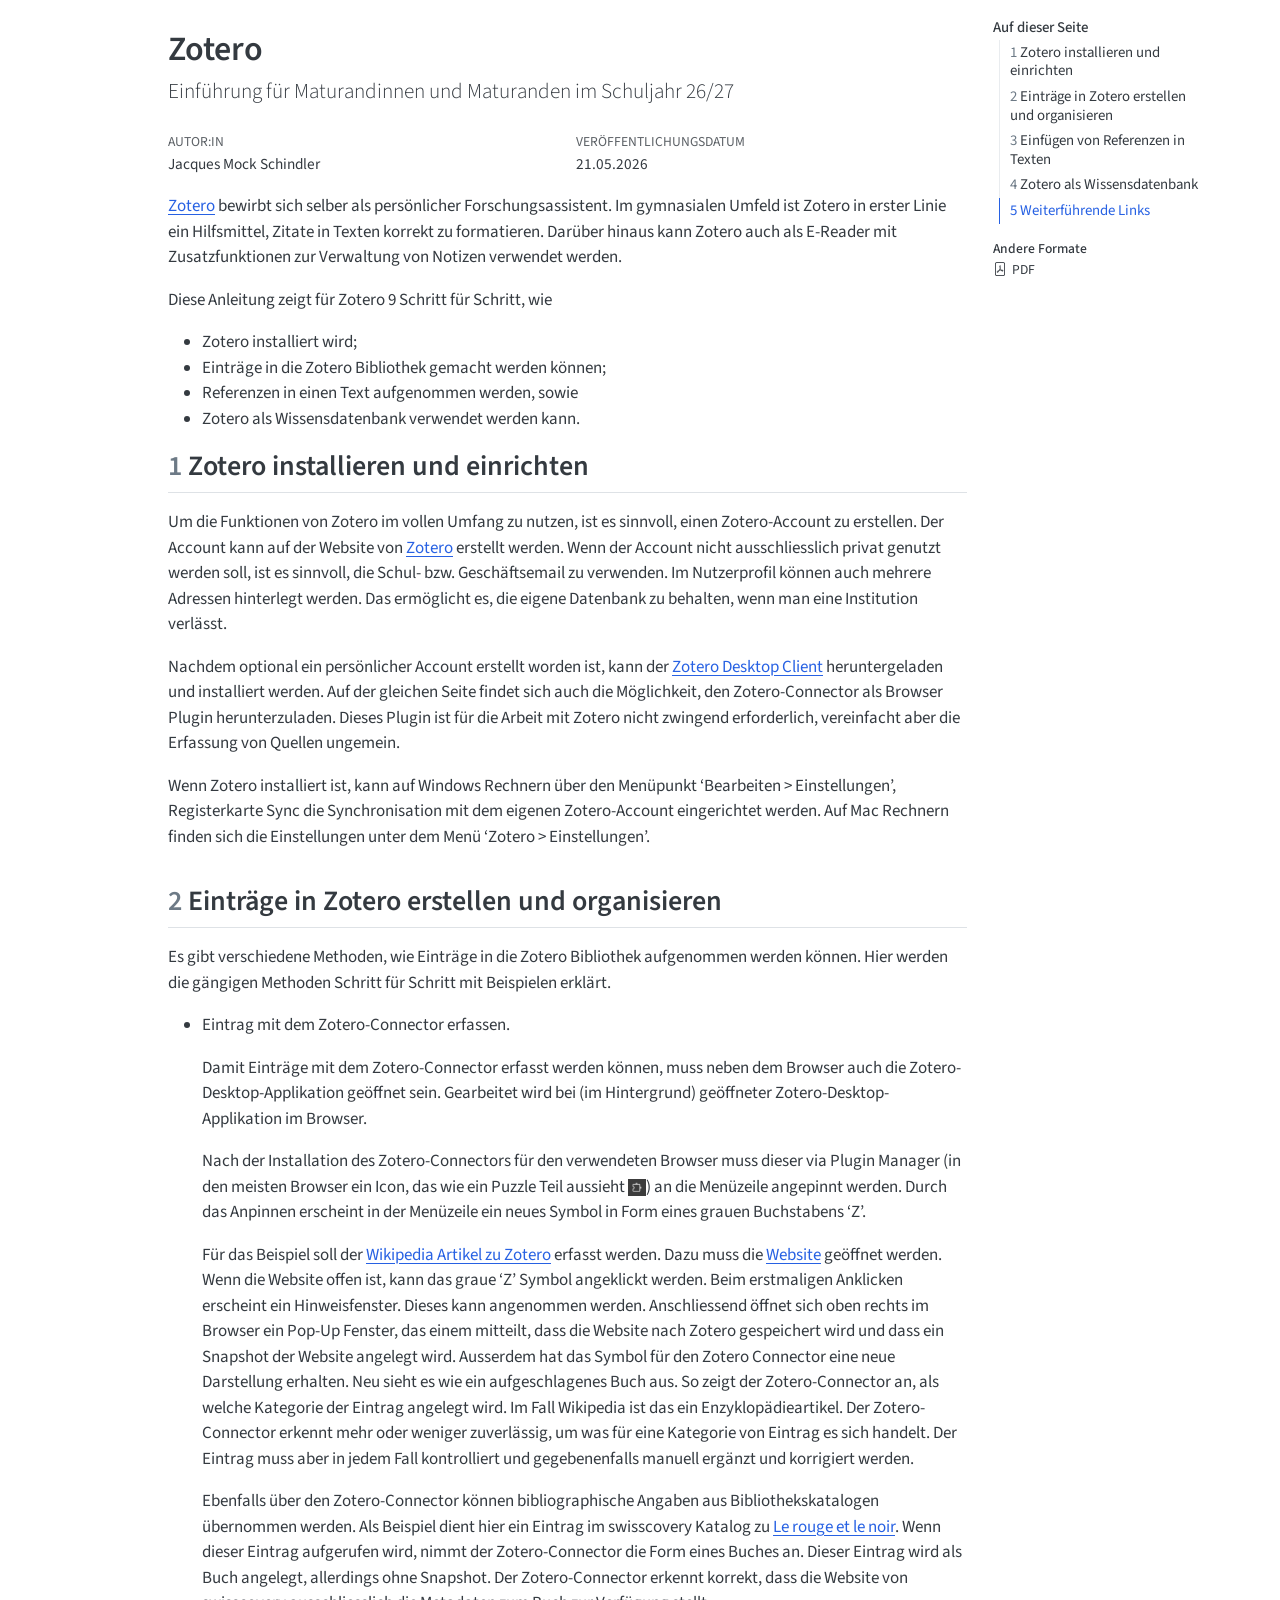
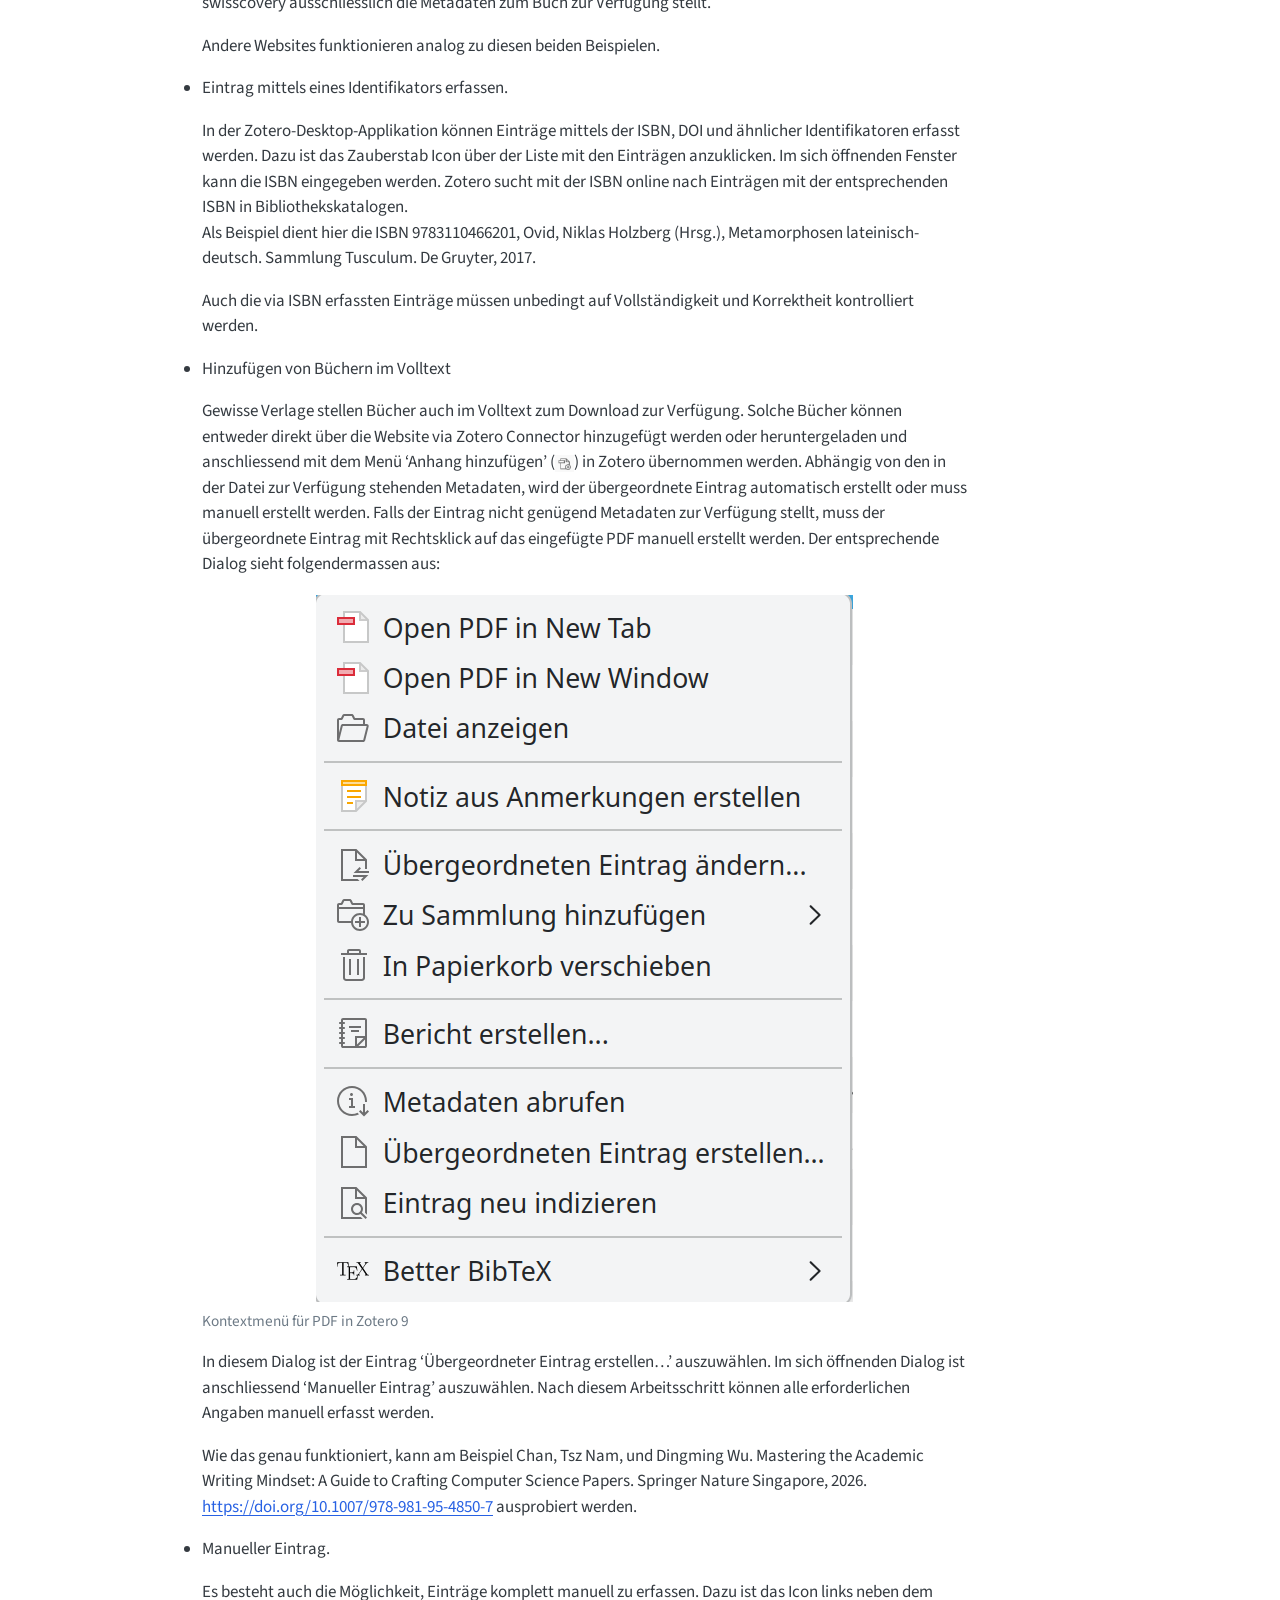
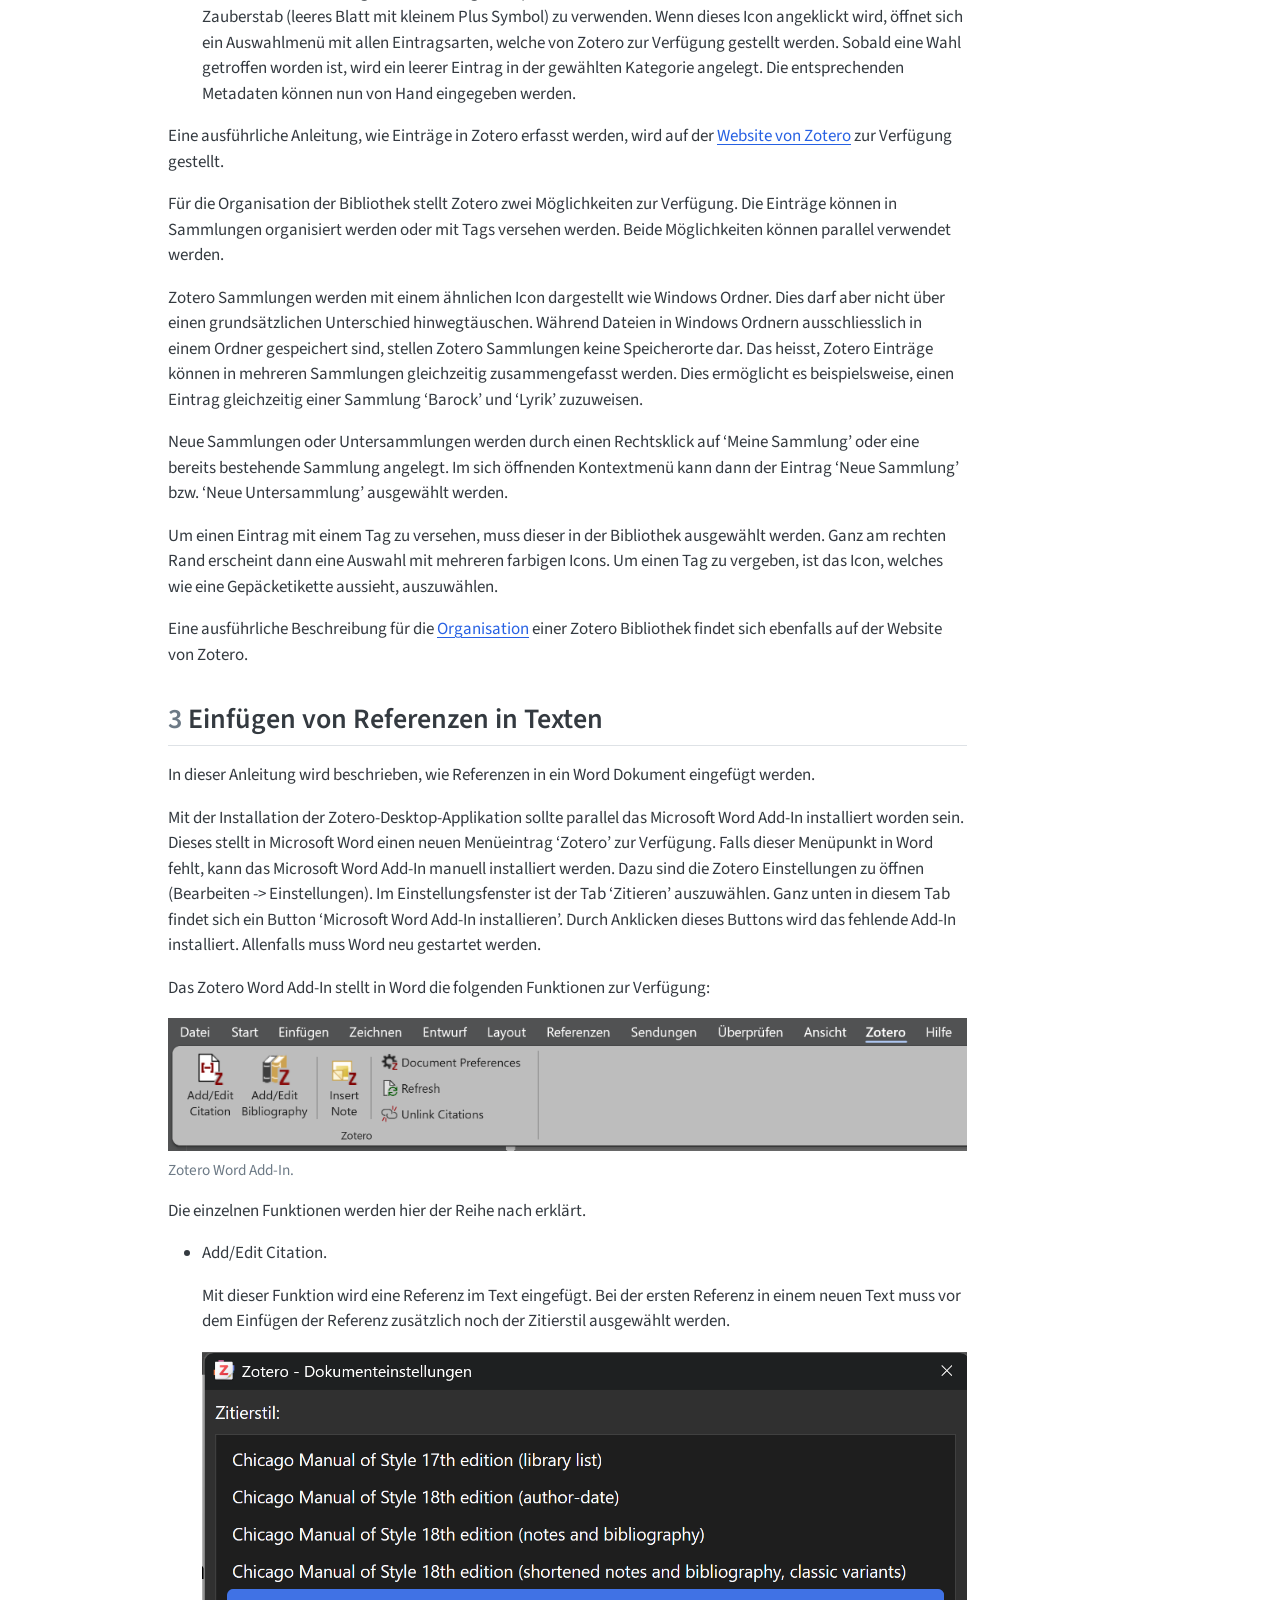
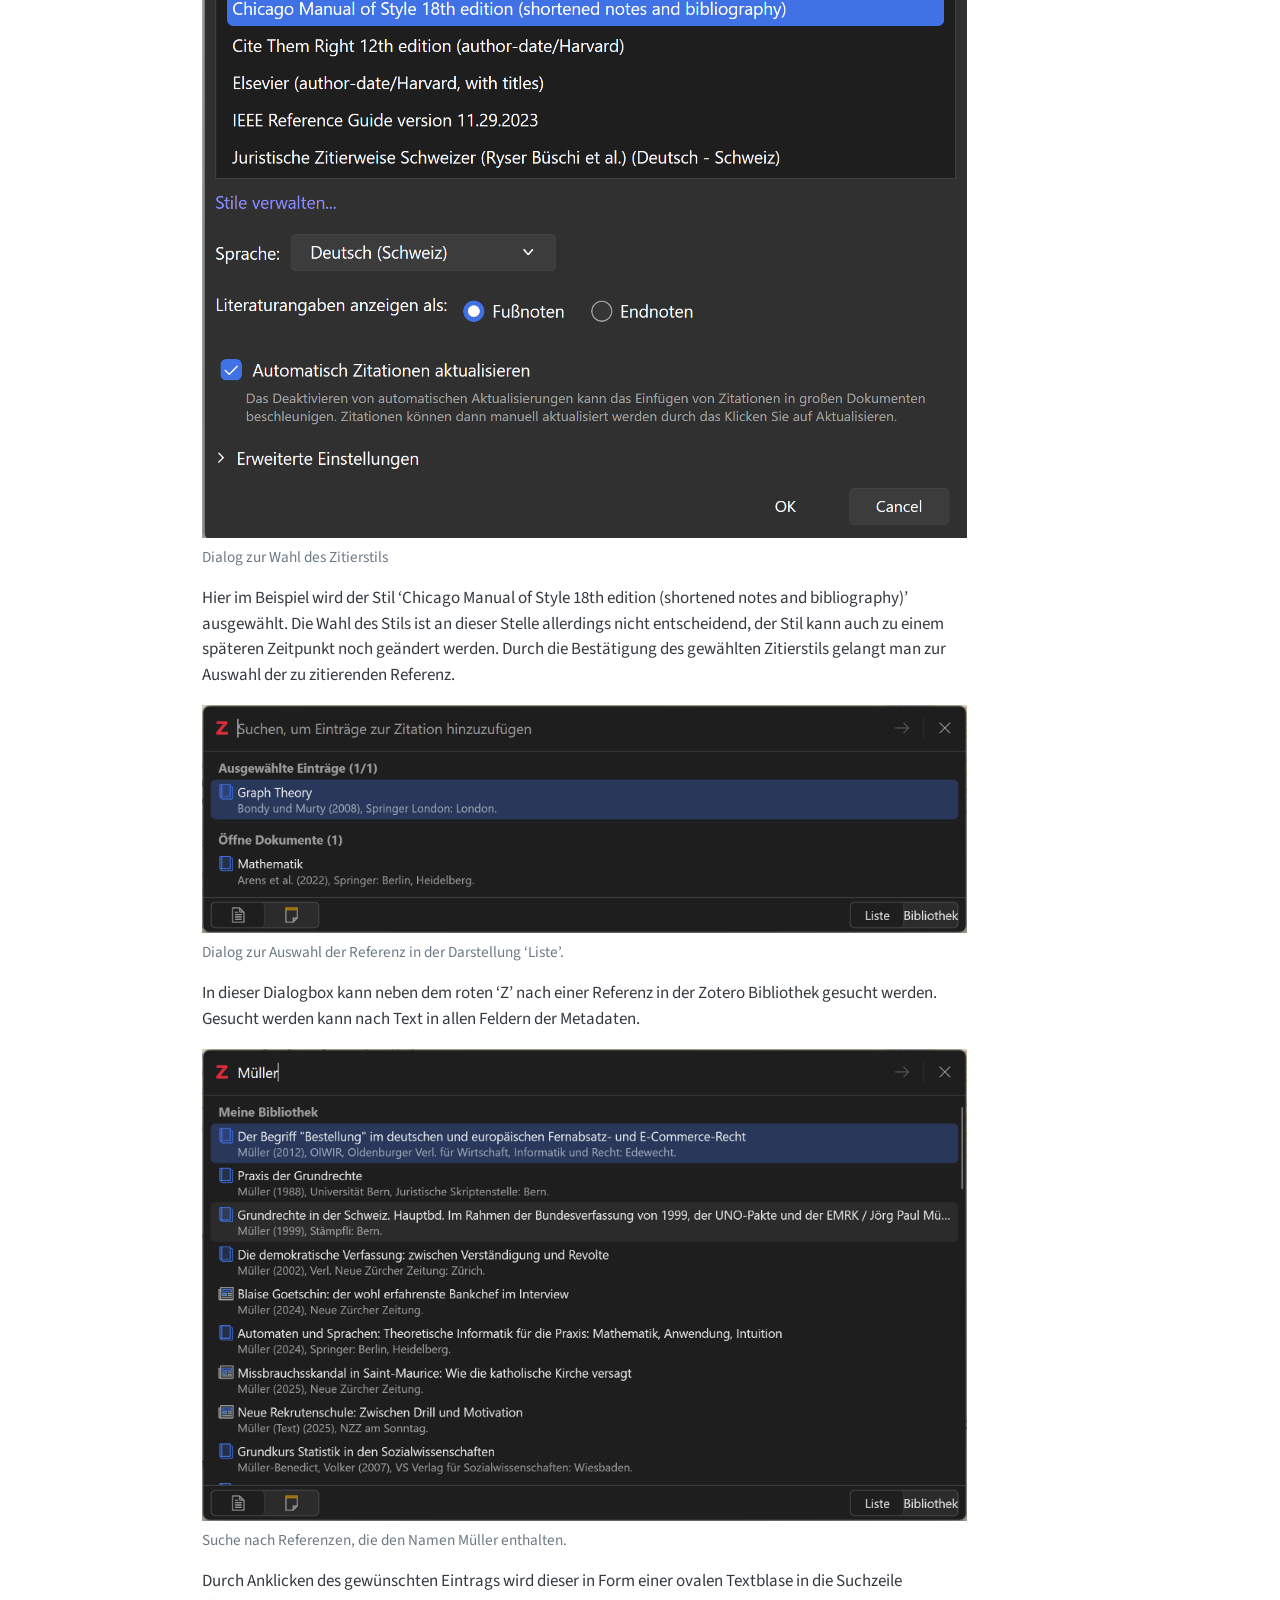
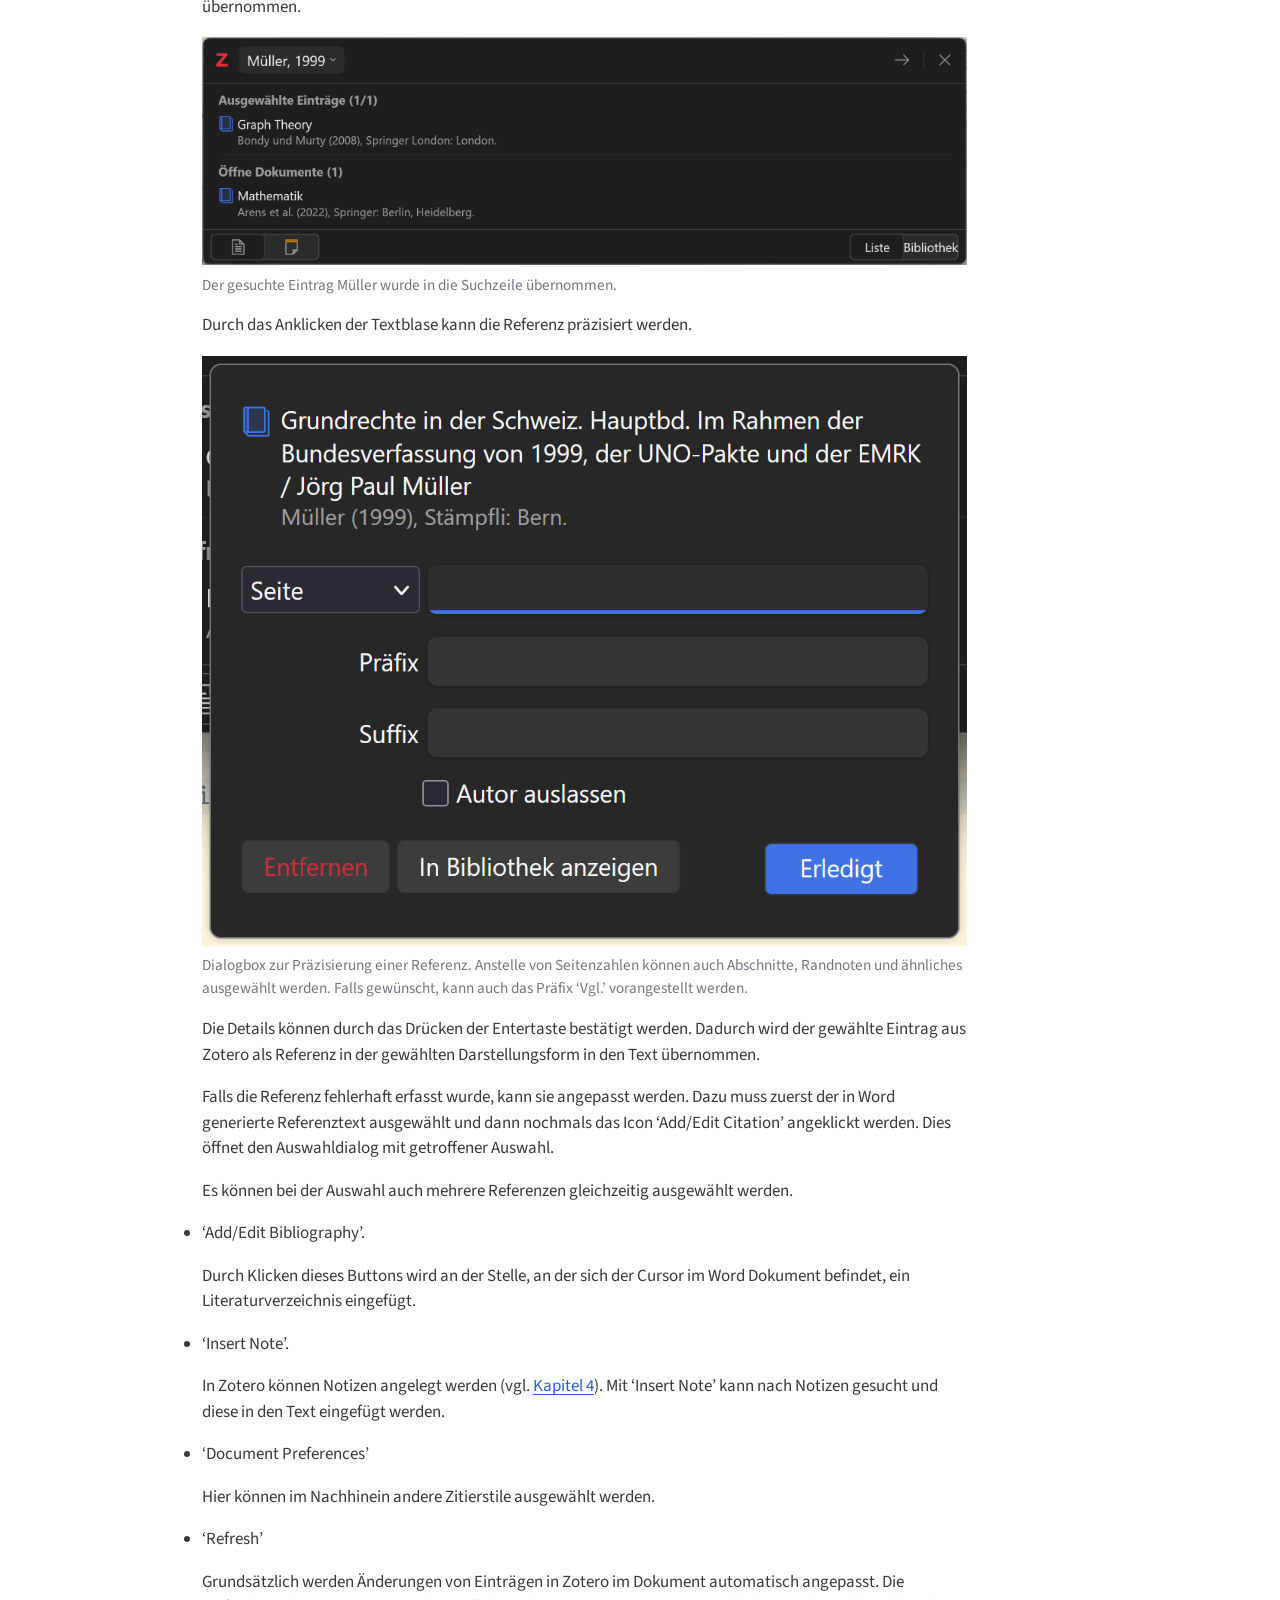
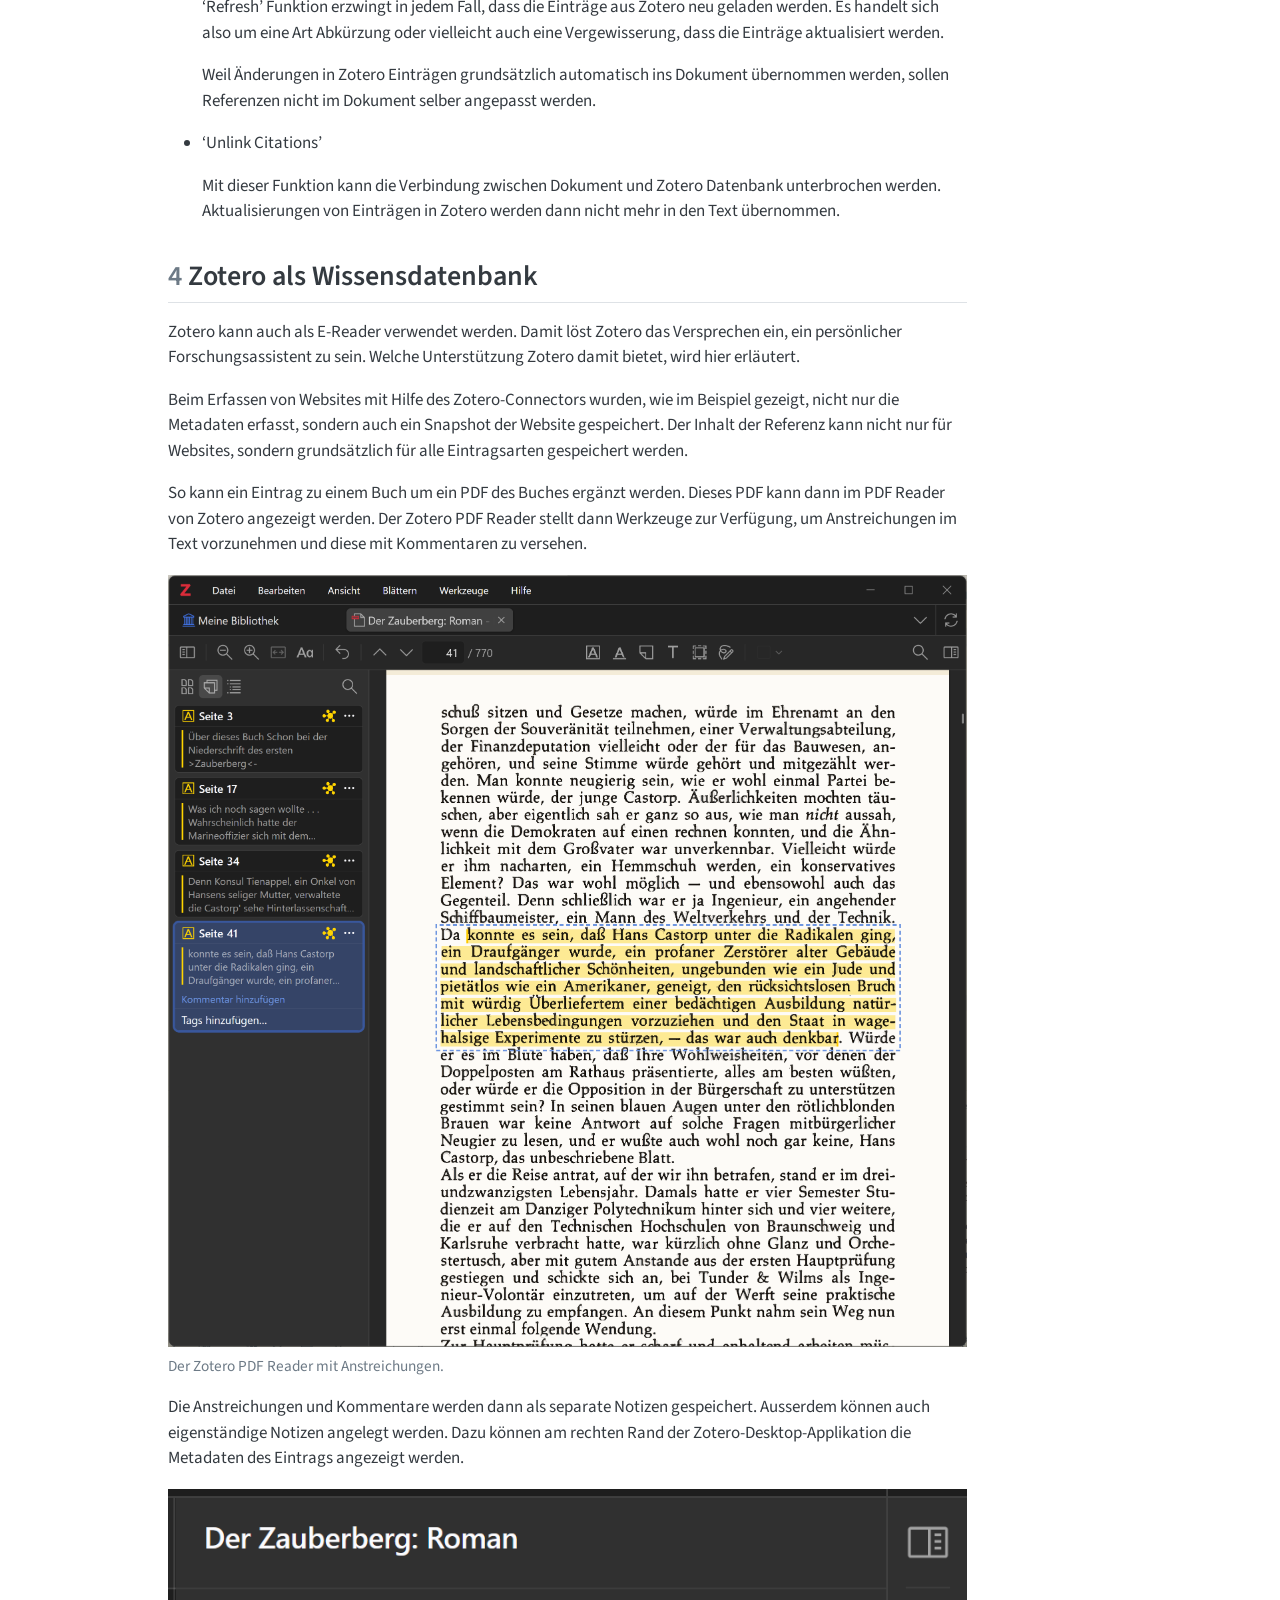
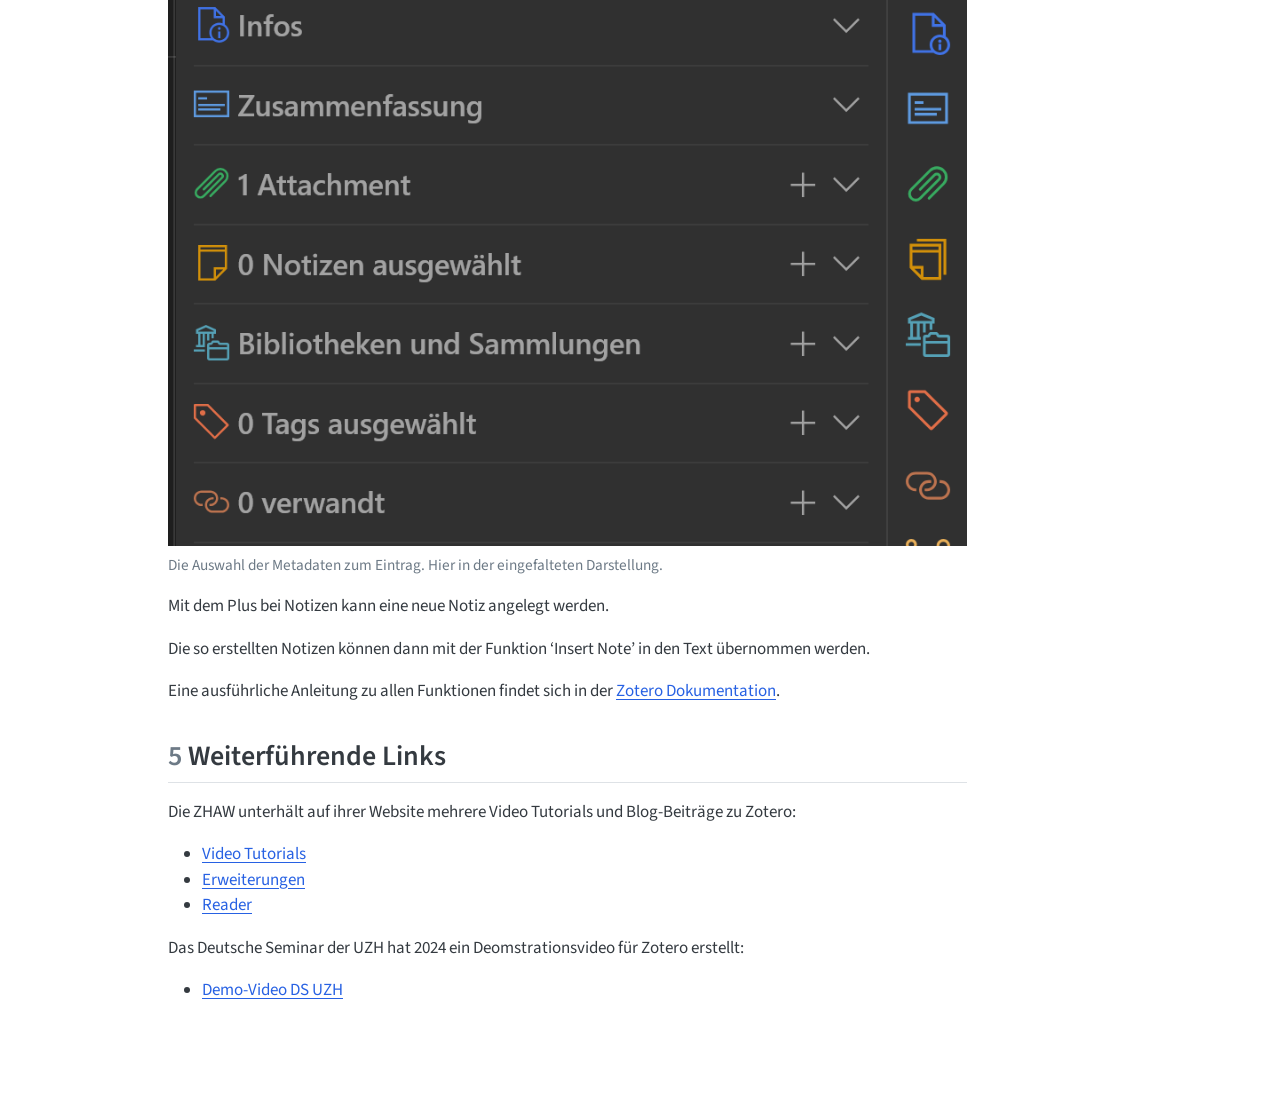
==== commit 5fc7dcba: "fix: Ergänze ZHAW und UZH Anleitungen" ====
--- a/docs/index.html
+++ b/docs/index.html
@@ -90,6 +90,7 @@
   <li><a href="#einträge-in-zotero-erstellen-und-organisieren" id="toc-einträge-in-zotero-erstellen-und-organisieren" class="nav-link" data-scroll-target="#einträge-in-zotero-erstellen-und-organisieren"><span class="header-section-number">2</span> Einträge in Zotero erstellen und organisieren</a></li>
   <li><a href="#einfügen-von-referenzen-in-texten" id="toc-einfügen-von-referenzen-in-texten" class="nav-link" data-scroll-target="#einfügen-von-referenzen-in-texten"><span class="header-section-number">3</span> Einfügen von Referenzen in Texten</a></li>
   <li><a href="#sec-notizen" id="toc-sec-notizen" class="nav-link" data-scroll-target="#sec-notizen"><span class="header-section-number">4</span> Zotero als Wissensdatenbank</a></li>
+  <li><a href="#weiterführende-links" id="toc-weiterführende-links" class="nav-link" data-scroll-target="#weiterführende-links"><span class="header-section-number">5</span> Weiterführende Links</a></li>
   </ul>
 <div class="quarto-alternate-formats"><h2>Andere Formate</h2><ul><li><a href="zotero_anleitung.pdf"><i class="bi bi-file-pdf"></i>PDF</a></li></ul></div></nav>
     </div>
@@ -116,7 +117,7 @@
     <div>
     <div class="quarto-title-meta-heading">Veröffentlichungsdatum</div>
     <div class="quarto-title-meta-contents">
-      <p class="date">13.05.2026</p>
+      <p class="date">21.05.2026</p>
     </div>
   </div>
   
@@ -262,6 +263,19 @@
 <p>Mit dem Plus bei Notizen kann eine neue Notiz angelegt werden.</p>
 <p>Die so erstellten Notizen können dann mit der Funktion ‘Insert Note’ in den Text übernommen werden.</p>
 <p>Eine ausführliche Anleitung zu allen Funktionen findet sich in der <a href="https://www.zotero.org/support/">Zotero Dokumentation</a>.</p>
+</section>
+<section id="weiterführende-links" class="level2" data-number="5">
+<h2 data-number="5" class="anchored" data-anchor-id="weiterführende-links"><span class="header-section-number">5</span> Weiterführende Links</h2>
+<p>Die ZHAW unterhält auf ihrer Website mehrere Video Tutorials und Blog-Beiträge zu Zotero:</p>
+<ul>
+<li><a href="https://zhaw.mediaspace.cast.switch.ch/channel/Literaturverwaltung%2Bmit%2BZotero/7898">Video Tutorials</a></li>
+<li><a href="https://blog.zhaw.ch/hochschulbibliothek/2021/09/21/reicht-zotero-nicht/">Erweiterungen</a></li>
+<li><a href="https://blog.zhaw.ch/hochschulbibliothek/2022/07/15/zotero-mehr-als-nur-literaturverwaltung/">Reader</a></li>
+</ul>
+<p>Das Deutsche Seminar der UZH hat 2024 ein Deomstrationsvideo für Zotero erstellt:</p>
+<ul>
+<li><a href="https://www.youtube.com/watch?v=Vc1kyXnUQsg">Demo-Video DS UZH</a></li>
+</ul>
 
 
 </section>
